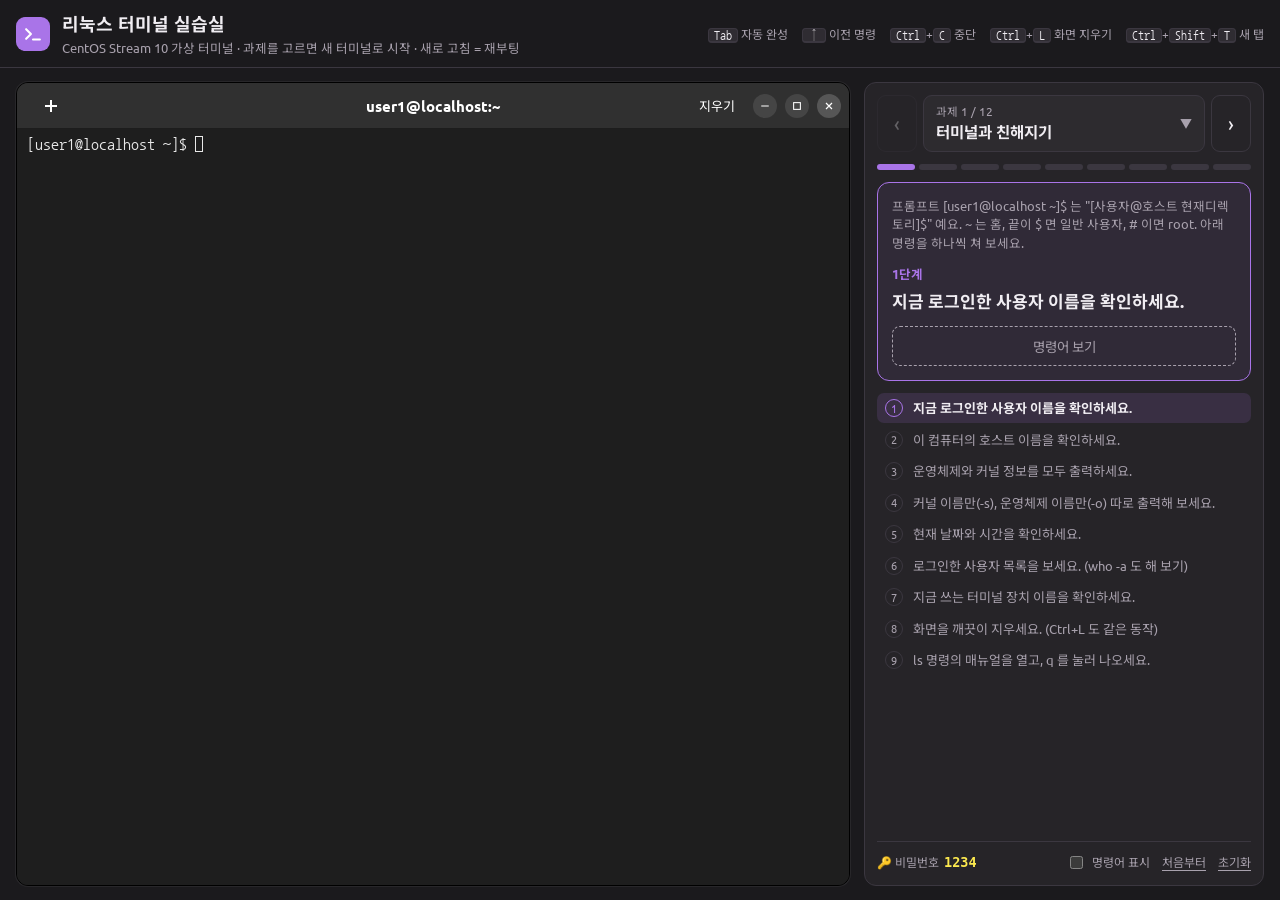
==== index.html @ ac014c2e "과제 패널 정리: 박스·설명 줄이고 지금 할 일 카드에 집중" ====
<!doctype html>
<html lang="ko">
<head>
<meta charset="utf-8">
<meta name="viewport" content="width=device-width, initial-scale=1, viewport-fit=cover">
<title>리눅스 터미널 실습실</title>
<meta name="claude:viewport-fit-sides" content="cover">
<link rel="preconnect" href="https://fonts.googleapis.com">
<link rel="preconnect" href="https://fonts.gstatic.com" crossorigin>
<link rel="stylesheet" href="https://fonts.googleapis.com/css2?family=Ubuntu:wght@400;500;700&family=Ubuntu+Mono:wght@400;700&family=Nanum+Gothic+Coding:wght@400;700&family=Noto+Sans+KR:wght@400;500;700&display=swap">
<style>/* 레이아웃: 상단 바 · 왼쪽 GNOME 터미널 창 · 오른쪽 과제 패널. 우분투 데스크톱(Yaru dark)과 기본 터미널(가지색) 그대로 — 단일 다크 테마 */
:root {
  color-scheme: dark;
  --lab-bg: #1b1a1d;          /* 바탕 */
  --lab-panel: #262428;       /* 패널 */
  --lab-raise: #2f2c32;
  --lab-fg: #f0edf2;
  --lab-muted: #a8a1ad;
  --lab-line: #3b3740;
  --lab-accent: #a974e8;      /* CentOS 보라 */
  --lab-ok: #73d216;
  --head: #303030;            /* GNOME headerbar */
  --head-fg: #ffffff;
  --term-bg: #1e1e1e;         /* GNOME 터미널 기본(어두운 회색) */
  --term-fg: #e8e8e8;
  --t-green: #8ae234; --t-blue: #729fcf; --t-cyan: #34e2e2; --t-yellow: #fce94f; --t-red: #ef2929; --t-magenta: #ad7fa8; --t-gray: #b6aab3;
  --font-ui: 'Ubuntu', 'Noto Sans KR', system-ui, sans-serif;
  --font-mono: 'Ubuntu Mono', 'Nanum Gothic Coding', ui-monospace, 'DejaVu Sans Mono', monospace;
  --term-size: 16px;
}
[hidden] { display: none !important; }
body { background: var(--lab-bg); color: var(--lab-fg); font-family: var(--font-ui); font-size: 14px; display: flex; flex-direction: column; height: 100vh; height: 100dvh; margin: 0; overflow: hidden; }
* { box-sizing: border-box; }

.top { display: flex; align-items: center; justify-content: space-between; gap: 12px 24px; flex-wrap: wrap; padding-block: 10px; padding-left: max(16px, env(safe-area-inset-left, 0px)); padding-right: max(16px, env(safe-area-inset-right, 0px)); border-bottom: 1px solid var(--lab-line); }
.brand { display: flex; align-items: center; gap: 12px; min-width: 0; }
.brand h1 { margin: 0; font-size: 18px; font-weight: 700; letter-spacing: .2px; }
.brand p { margin: 2px 0 0; color: var(--lab-muted); font-size: 12.5px; }
.logo { width: 34px; height: 34px; border-radius: 9px; background: var(--lab-accent); color: #fff; flex: none; display: grid; place-items: center; }
.lang { display: flex; align-items: center; gap: 4px; background: var(--lab-raise); border: 1px solid var(--lab-line); border-radius: 8px; padding: 3px; }
.lang-l { color: var(--lab-muted); font-size: 12px; padding: 0 6px; }
.lang button { all: unset; cursor: pointer; font-size: 12.5px; padding: 4px 10px; border-radius: 6px; color: var(--lab-fg); }
.lang button.on { background: var(--lab-accent); color: #fff; font-weight: 700; }
.lang button:focus-visible { outline: 2px solid var(--lab-accent); }
.keys { display: flex; flex-wrap: wrap; gap: 6px 14px; list-style: none; margin: 0; padding: 0; color: var(--lab-muted); font-size: 12px; }
kbd { font-family: var(--font-mono); font-size: 12px; background: var(--lab-raise); border: 1px solid var(--lab-line); border-bottom-width: 2px; border-radius: 4px; padding: 0 5px; color: var(--lab-fg); }

.lab { flex: 1 1 auto; display: grid; grid-template-columns: minmax(0, 1fr) minmax(320px, 400px); grid-template-rows: minmax(0, 1fr); gap: 14px; padding-block: 14px; padding-left: max(16px, env(safe-area-inset-left, 0px)); padding-right: max(16px, env(safe-area-inset-right, 0px)); min-height: 0; }
.missions { background: var(--lab-panel); border: 1px solid var(--lab-line); border-radius: 12px; overflow: hidden; height: 100%; min-height: 0; }

/* ---- GNOME Terminal 창 ---- */
.termwin { display: flex; flex-direction: column; min-width: 0; height: 100%; min-height: 0; border-radius: 12px; overflow: hidden; background: var(--term-bg); border: 1px solid #000; box-shadow: 0 0 0 1px rgba(255,255,255,.06); position: relative; }
.termwin.focus { box-shadow: 0 0 0 1px rgba(255,255,255,.12); }
.tw-head { flex: none; height: 46px; display: grid; grid-template-columns: 1fr auto 1fr; align-items: center; background: var(--head); color: var(--head-fg); padding: 0 8px; border-bottom: 1px solid #1d1d1d; }
.tw-left { display: flex; gap: 6px; }
.tw-right { display: flex; gap: 8px; justify-content: flex-end; align-items: center; }
.tw-title { font-weight: 700; font-size: 14.5px; white-space: nowrap; overflow: hidden; text-overflow: ellipsis; max-width: 52vw; }
.tw-icon, .tw-text { all: unset; cursor: pointer; height: 32px; min-width: 32px; padding: 0 10px; border-radius: 8px; display: inline-flex; align-items: center; justify-content: center; color: var(--head-fg); font-size: 13px; }
.tw-icon:hover, .tw-text:hover { background: #3d3d3d; }
.tw-icon:focus-visible, .tw-text:focus-visible { outline: 2px solid var(--lab-accent); }
.tw-dot { width: 24px; height: 24px; border-radius: 50%; background: #454545; display: grid; place-items: center; color: #fff; }
.tw-dot.close { background: #565656; }
.tw-tabs { flex: none; display: flex; gap: 4px; padding: 4px 6px; background: #262626; overflow-x: auto; }
.tw-tabs .tt { all: unset; cursor: pointer; flex: 1 1 0; min-width: 120px; display: flex; align-items: center; gap: 6px; padding: 5px 10px; border-radius: 8px; color: #cfcfcf; font-size: 12.5px; }
.tw-tabs .tt span { flex: 1; min-width: 0; overflow: hidden; text-overflow: ellipsis; white-space: nowrap; text-align: center; }
.tw-tabs .tt i { font-style: normal; width: 20px; height: 20px; border-radius: 50%; display: grid; place-items: center; color: #bbb; }
.tw-tabs .tt i:hover { background: #4a4a4a; }
.tw-tabs .tt.on { background: #3a3a3a; color: #fff; }

.tw-wrap { position: relative; flex: 1; min-height: 0; }
.tw-body { position: absolute; inset: 0; overflow-y: auto; overflow-x: hidden; padding: 6px 10px 10px; background: var(--term-bg); color: var(--term-fg); font-family: var(--font-mono); font-size: var(--term-size); line-height: 1.22; cursor: text; scrollbar-color: #555 transparent; }
.tw-body .ln { white-space: pre-wrap; word-break: break-all; min-height: 1.22em; }
.kbd { position: absolute; left: 10px; bottom: 8px; z-index: -1; width: 2px; height: 1.2em; opacity: 0; border: 0; padding: 0; resize: none; font: inherit; color: transparent; background: transparent; caret-color: transparent; }
.tw-wrap .cur { background: var(--term-fg); color: var(--term-bg); }
.tw-wrap .cur.blur { background: transparent; color: inherit; outline: 1px solid var(--term-fg); outline-offset: -1px; }
.tw-wrap .p-user { color: var(--t-green); font-weight: 700; }
.tw-wrap .p-path { color: var(--t-blue); font-weight: 700; }
.tw-wrap .dim { color: var(--t-gray); }
.tw-wrap .rev { background: var(--term-fg); color: var(--term-bg); }
.tw-wrap .c-dir { color: var(--t-blue); font-weight: 700; }
.tw-wrap .c-exe { color: var(--t-green); font-weight: 700; }
.tw-wrap .c-ln { color: var(--t-cyan); font-weight: 700; }
.tw-wrap .c-pipe { color: var(--t-yellow); background: #000; }
.tw-wrap .c-dev { color: var(--t-yellow); background: #000; font-weight: 700; }
.tw-wrap .c-tw { color: #000; background: #4e9a06; }
.tw-wrap .c-match { color: var(--t-red); font-weight: 700; }
.tw-wrap .c-fn { color: var(--t-magenta); } .c-sep { color: var(--t-cyan); } .c-ln2 { color: var(--t-green); }
.tw-wrap .c-head { color: var(--t-yellow); font-weight: 700; }

.fs { position: absolute; inset: 0; background: var(--term-bg); padding: 6px 10px; overflow: hidden; z-index: 3; }
.pager .ln b { font-weight: 700; }
.overlay { position: absolute; inset: 0; z-index: 5; display: flex; flex-direction: column; align-items: center; justify-content: center; gap: 10px; text-align: center; padding: 24px; background: var(--term-bg); font-family: var(--font-ui); }
.overlay p { margin: 0; font-size: 16px; }
.overlay .sub { color: var(--t-gray); font-size: 13px; max-width: 46ch; line-height: 1.6; }
.overlay button { all: unset; cursor: pointer; margin-top: 6px; padding: 8px 16px; border-radius: 8px; background: var(--lab-accent); color: #fff; font-weight: 700; }
.overlay button:focus-visible { outline: 2px solid #fff; outline-offset: 2px; }
.overlay.boot { background: #000; }
.spin { width: 28px; height: 28px; border: 3px solid #333; border-top-color: var(--lab-accent); border-radius: 50%; animation: spin .9s linear infinite; }
@keyframes spin { to { transform: rotate(360deg); } }
@media (prefers-reduced-motion: reduce) { .spin { animation: none; } }
.toast { position: absolute; left: 50%; bottom: 16px; transform: translateX(-50%); background: #3a3a3a; color: #fff; padding: 8px 14px; border-radius: 8px; font-size: 13px; z-index: 6; }

.foot { padding-block: 0 18px; padding-left: max(16px, env(safe-area-inset-left, 0px)); padding-right: max(16px, env(safe-area-inset-right, 0px)); color: var(--lab-muted); font-size: 12.5px; }
.foot p { margin: 0; max-width: 90ch; line-height: 1.6; }

@media (max-width: 900px) {
  body { height: auto; min-height: 100vh; overflow: visible; }
  .lab { grid-template-rows: auto; }
  .lab { grid-template-columns: minmax(0, 1fr); }
  .missions { position: static; height: auto; min-height: 0; overflow: visible; }
  .termwin { height: 62vh; min-height: 360px; }
  .tw-title { max-width: 46vw; font-size: 13px; }
  .tw-dot { display: none; }
  .tw-head { grid-template-columns: auto minmax(0, 1fr) auto; }
  .keys { display: none; }
  :root { --term-size: 14px; }
}
</style>

</head>
<body>
<header class="top">
  <div class="brand">
    <span class="logo" aria-hidden="true"><svg viewBox="0 0 32 32" width="22" height="22"><path d="M6 9l7 7-7 7" fill="none" stroke="currentColor" stroke-width="3" stroke-linecap="round" stroke-linejoin="round"/><path d="M16 24h10" stroke="currentColor" stroke-width="3" stroke-linecap="round"/></svg></span>
    <div>
      <h1>리눅스 터미널 실습실</h1>
      <p>CentOS Stream 10 가상 터미널 · 과제를 고르면 새 터미널로 시작 · 새로 고침 = 재부팅</p>
    </div>
  </div>
  <ul class="keys" aria-label="키보드 도움말">
    <li><kbd>Tab</kbd> 자동 완성</li>
    <li><kbd>↑</kbd> 이전 명령</li>
    <li><kbd>Ctrl</kbd>+<kbd>C</kbd> 중단</li>
    <li><kbd>Ctrl</kbd>+<kbd>L</kbd> 화면 지우기</li>
    <li><kbd>Ctrl</kbd>+<kbd>Shift</kbd>+<kbd>T</kbd> 새 탭</li>
  </ul>
</header>

<main class="lab">
  <section class="termwin" id="termwin" aria-label="CentOS 터미널">
    <div class="tw-head">
      <div class="tw-left">
        <button id="btn-newtab" class="tw-icon" type="button" title="새 탭 (Ctrl+Shift+T)" aria-label="새 탭">
          <svg viewBox="0 0 16 16" width="16" height="16" aria-hidden="true"><path d="M7 2h2v5h5v2H9v5H7V9H2V7h5z" fill="currentColor"/></svg>
        </button>
      </div>
      <div class="tw-title" id="term-title">user1@localhost:~</div>
      <div class="tw-right">
        <button id="btn-clear" class="tw-text" type="button" title="화면 지우기 (Ctrl+L)">지우기</button>
        <span class="tw-dot" aria-hidden="true"><svg viewBox="0 0 16 16" width="12" height="12"><path d="M3 8h10" stroke="currentColor" stroke-width="1.6"/></svg></span>
        <span class="tw-dot" aria-hidden="true"><svg viewBox="0 0 16 16" width="12" height="12"><rect x="3.5" y="3.5" width="9" height="9" fill="none" stroke="currentColor" stroke-width="1.4"/></svg></span>
        <span class="tw-dot close" aria-hidden="true"><svg viewBox="0 0 16 16" width="12" height="12"><path d="M4 4l8 8M12 4l-8 8" stroke="currentColor" stroke-width="1.6"/></svg></span>
      </div>
    </div>
    <div class="tw-tabs" id="term-tabs" hidden></div>
    <div class="tw-wrap">
    <div class="tw-body" id="term-body">
      <div id="term-screen"></div>
      <div id="term-input" class="ln input"></div>
    </div>
      <div id="term-fs" class="fs" hidden></div>
      <div id="term-closed" class="overlay" hidden>
        <p>[프로세스가 종료되었어요]</p>
        <p class="sub">마지막 셸이 끝나서 터미널 창이 닫혔어요. kill -9 로 맨 처음 bash를 끝냈거나, 처음 셸에서 exit 한 경우예요.</p>
        <button id="btn-reopen" type="button">새 터미널 열기</button>
      </div>
      <div id="term-boot" class="overlay boot" hidden><div class="spin" aria-hidden="true"></div><div class="boot-msg">다시 시작하는 중…</div></div>
      <textarea id="term-kbd" class="kbd" autocomplete="off" autocapitalize="off" autocorrect="off" spellcheck="false" aria-label="명령 입력"></textarea>
    </div>
    <div id="term-toast" class="toast" role="status" hidden></div>
  </section>

  <aside id="missions" class="missions" aria-label="실습 과제"></aside>
</main>

<script>/* man 페이지 (실제 매뉴얼을 줄인 것 + 한 줄 한국어 요약) */
window.LAB_MAN = (function () {
  const P = (name, sum, syn, desc, opts) => `NAME\n       ${name} - ${sum}\n\nSYNOPSIS\n       ${syn}\n\nDESCRIPTION\n       ${desc.split('\n').join('\n       ')}\n` +
    (opts && opts.length ? `\nOPTIONS\n${opts.map(([o, d]) => `       ${o}\n              ${d}`).join('\n\n')}\n` : '');
  return {
    ls: P('ls', 'list directory contents', 'ls [OPTION]... [FILE]...', 'List information about the FILEs (the current directory by default).', [
      ['-a, --all', 'do not ignore entries starting with .  (숨김 파일 포함)'], ['-A, --almost-all', 'do not list implied . and ..'],
      ['-d, --directory', 'list directories themselves, not their contents  (디렉토리 자체 정보)'], ['-F, --classify', 'append indicator (one of */=>@|) to entries  (종류 표시)'],
      ['-h, --human-readable', 'with -l, print sizes like 1K 234M 2G etc.'], ['-i, --inode', 'print the index number of each file'],
      ['-l', 'use a long listing format  (자세히)'], ['-r, --reverse', 'reverse order while sorting'], ['-R, --recursive', 'list subdirectories recursively  (하위까지)'],
      ['-t', 'sort by time, newest first'], ['-u', 'with -lt: sort by, and show, access time; with -l: show access time and sort by name; otherwise: sort by access time, newest first'], ['-1', 'list one file per line']]),
    cat: P('cat', 'concatenate files and print on the standard output', 'cat [OPTION]... [FILE]...', 'Concatenate FILE(s) to standard output.\nWith no FILE, or when FILE is -, read standard input.', [
      ['-A, --show-all', 'equivalent to -vET'], ['-b, --number-nonblank', 'number nonempty output lines, overrides -n'], ['-E, --show-ends', 'display $ at end of each line'],
      ['-n, --number', 'number all output lines'], ['-s, --squeeze-blank', 'suppress repeated empty output lines'], ['-T, --show-tabs', 'display TAB characters as ^I'], ['-v, --show-nonprinting', 'use ^ and M- notation, except for LFD and TAB']]),
    pwd: P('pwd', 'print name of current/working directory', 'pwd [OPTION]...', 'Print the full filename of the current working directory.'),
    mkdir: P('mkdir', 'make directories', 'mkdir [OPTION]... DIRECTORY...', 'Create the DIRECTORY(ies), if they do not already exist.', [['-m, --mode=MODE', 'set file mode (as in chmod), not a=rwx - umask'], ['-p, --parents', 'no error if existing, make parent directories as needed  (중간 디렉토리까지)'], ['-v, --verbose', 'print a message for each created directory']]),
    rmdir: P('rmdir', 'remove empty directories', 'rmdir [OPTION]... DIRECTORY...', 'Remove the DIRECTORY(ies), if they are empty.', [['-p, --parents', 'remove DIRECTORY and its ancestors']]),
    cp: P('cp', 'copy files and directories', 'cp [OPTION]... SOURCE DEST\n       cp [OPTION]... SOURCE... DIRECTORY', 'Copy SOURCE to DEST, or multiple SOURCE(s) to DIRECTORY.', [['-i, --interactive', 'prompt before overwrite'], ['-p', 'same as --preserve=mode,ownership,timestamps'], ['-R, -r, --recursive', 'copy directories recursively'], ['-v, --verbose', 'explain what is being done']]),
    mv: P('mv', 'move (rename) files', 'mv [OPTION]... SOURCE DEST\n       mv [OPTION]... SOURCE... DIRECTORY', 'Rename SOURCE to DEST, or move SOURCE(s) to DIRECTORY.', [['-i, --interactive', 'prompt before overwrite'], ['-v, --verbose', 'explain what is being done']]),
    rm: P('rm', 'remove files or directories', 'rm [OPTION]... [FILE]...', 'rm removes each specified file. By default, it does not remove directories.', [['-f, --force', 'ignore nonexistent files and arguments, never prompt'], ['-i', 'prompt before every removal'], ['-r, -R, --recursive', 'remove directories and their contents recursively'], ['-d, --dir', 'remove empty directories'], ['-v, --verbose', 'explain what is being done']]),
    touch: P('touch', 'change file timestamps', 'touch [OPTION]... FILE...', 'Update the access and modification times of each FILE to the current time.\nA FILE argument that does not exist is created empty.', [['-a', 'change only the access time'], ['-c, --no-create', 'do not create any files'], ['-m', 'change only the modification time']]),
    head: P('head', 'output the first part of files', 'head [OPTION]... [FILE]...', 'Print the first 10 lines of each FILE to standard output.', [['-c, --bytes=[-]NUM', 'print the first NUM bytes of each file'], ['-n, --lines=[-]NUM', 'print the first NUM lines instead of the first 10'], ['-q, --quiet', 'never print headers giving file names'], ['-v, --verbose', 'always print headers giving file names']]),
    tail: P('tail', 'output the last part of files', 'tail [OPTION]... [FILE]...', 'Print the last 10 lines of each FILE to standard output.', [['-c, --bytes=[+]NUM', 'output the last NUM bytes'], ['-f, --follow', 'output appended data as the file grows  (Ctrl+C로 끝)'], ['-n, --lines=[+]NUM', 'output the last NUM lines; or use -n +NUM to skip NUM-1 lines at the start'], ['-q, --quiet', 'never output headers giving file names'], ['-v, --verbose', 'always output headers giving file names']]),
    more: P('more', 'display the contents of a file in a terminal', 'more [options] file...', 'more is a filter for paging through text one screenful at a time.'),
    less: P('less', 'opposite of more', 'less [options] file...', 'Less is a program similar to more, but it allows backward movement in the file as well as forward movement.'),
    wc: P('wc', 'print newline, word, and byte counts for each file', 'wc [OPTION]... [FILE]...', 'Print newline, word, and byte counts for each FILE.', [['-c, --bytes', 'print the byte counts'], ['-l, --lines', 'print the newline counts'], ['-w, --words', 'print the word counts']]),
    grep: P('grep', 'print lines that match patterns', 'grep [OPTION...] PATTERNS [FILE...]', 'grep searches for PATTERNS in each FILE.', [['-i, --ignore-case', 'ignore case distinctions'], ['-n, --line-number', 'prefix each line with its line number'], ['-v, --invert-match', 'select non-matching lines'], ['-c, --count', 'print a count of matching lines'], ['-r, --recursive', 'read all files under each directory']]),
    seq: P('seq', 'print a sequence of numbers', 'seq [OPTION]... LAST\n       seq [OPTION]... FIRST LAST\n       seq [OPTION]... FIRST INCREMENT LAST', 'Print numbers from FIRST to LAST, in steps of INCREMENT.', [['-f, --format=FORMAT', 'use printf style floating-point FORMAT'], ['-s, --separator=STRING', 'use STRING to separate numbers (default: \\n)'], ['-w, --equal-width', 'equalize width by padding with leading zeroes']]),
    date: P('date', 'print or set the system date and time', 'date [OPTION]... [+FORMAT]', 'Display date and time in the given FORMAT.', [['-d, --date=STRING', "display time described by STRING, not 'now'"], ['-s, --set=STRING', 'set time described by STRING  (root만)'], ['-u, --utc', 'print Coordinated Universal Time (UTC)'], ['%Y %m %d %H %M %S', 'year, month, day, hour, minute, second'], ['%A %a %B %b', 'weekday / month names'], ['%F %T', 'full date (%Y-%m-%d) / time (%H:%M:%S)']]),
    uname: P('uname', 'print system information', 'uname [OPTION]...', 'Print certain system information. With no OPTION, same as -s.', [['-a, --all', 'print all information'], ['-s, --kernel-name', 'print the kernel name'], ['-n, --nodename', 'print the network node hostname'], ['-r, --kernel-release', 'print the kernel release'], ['-v, --kernel-version', 'print the kernel version'], ['-m, --machine', 'print the machine hardware name'], ['-p, --processor', 'print the processor type'], ['-i, --hardware-platform', 'print the hardware platform'], ['-o, --operating-system', 'print the operating system']]),
    hostname: P('hostname', 'show or set the system\'s host name', 'hostname [-a|-d|-f|-i|-I|-s] [name]', 'Hostname is used to display the system\'s DNS name, and to display or set its hostname.', [['-i, --ip-address', 'Display the network address(es) of the host name.'], ['-I, --all-ip-addresses', 'Display all network addresses of the host.']]),
    hostnamectl: P('hostnamectl', 'Control the system hostname', 'hostnamectl [OPTIONS...] {COMMAND}', 'hostnamectl may be used to query and change the system hostname and related settings.', [['status', 'Show system hostname and related information.'], ['hostname [NAME]', 'If no argument is given, print the system hostname. If an optional argument NAME is provided then the command changes the system hostname to NAME.'], ['set-hostname NAME', 'Set the system hostname (static and transient).']]),
    whoami: P('whoami', 'print effective user name', 'whoami [OPTION]...', 'Print the user name associated with the current effective user ID.'),
    who: P('who', 'show who is logged on', 'who [OPTION]... [ FILE | ARG1 ARG2 ]', 'Print information about users who are currently logged in.', [['-a, --all', 'same as -b -d --login -p -r -t -T -u'], ['-b, --boot', 'time of last system boot']]),
    tty: P('tty', 'print the file name of the terminal connected to standard input', 'tty [OPTION]...', 'Print the file name of the terminal connected to standard input.'),
    id: P('id', 'print real and effective user and group IDs', 'id [OPTION]... [USER]...', 'Print user and group information for each specified USER, or (when USER omitted) for the current process.', [['-u, --user', 'print only the effective user ID'], ['-g, --group', 'print only the effective group ID'], ['-G, --groups', 'print all group IDs'], ['-n, --name', 'print a name instead of a number, for -ugG']]),
    stat: P('stat', 'display file or file system status', 'stat [OPTION]... FILE...', 'Display file or file system status.', [['-L, --dereference', 'follow links']]),
    chmod: P('chmod', 'change file mode bits', 'chmod [OPTION]... MODE[,MODE]... FILE...\n       chmod [OPTION]... OCTAL-MODE FILE...', 'chmod changes the file mode bits of each given file according to mode, which can be either a symbolic representation of changes to make, or an octal number representing the bit pattern for the new mode bits.', [['-R, --recursive', 'change files and directories recursively']]),
    chown: P('chown', 'change file owner and group', 'chown [OPTION]... [OWNER][:[GROUP]] FILE...', 'chown changes the user and/or group ownership of each given file.', [['-R, --recursive', 'operate on files and directories recursively']]),
    passwd: P('passwd', 'change user password', 'passwd [options] [LOGIN]', 'The passwd command changes passwords for user accounts. A normal user may only change the password for their own account, while the superuser may change the password for any account.'),
    su: P('su', 'run a command with substitute user and group ID', 'su [options] [-] [user [argument...]]', 'su allows commands to be run with a substitute user and group ID. When called with no user specified, su defaults to running an interactive shell as root.', [['-, -l, --login', 'Start the shell as a login shell with an environment similar to a real login.']]),
    sudo: P('sudo', 'execute a command as another user', 'sudo [-ABbEHnPS] [-u user] command [arg ...]\n       sudo -i | -s', 'sudo allows a permitted user to execute a command as the superuser or another user, as specified by the security policy (/etc/sudoers).', [['-i, --login', 'Run the shell specified by the target user\'s password database entry as a login shell.'], ['-k, --reset-timestamp', 'Invalidate the user\'s cached credentials.'], ['-s, --shell', 'Run the shell specified by the SHELL environment variable.']]),
    useradd: P('useradd', 'create a new user or update default new user information', 'useradd [options] LOGIN', 'useradd is a low level utility for adding users.', [['-m, --create-home', 'Create the user\'s home directory if it does not exist.'], ['-M, --no-create-home', 'Do not create the user\'s home directory, even if the system wide setting from /etc/login.defs (CREATE_HOME) is set to yes.'], ['-d, --home-dir HOME_DIR', 'The new user will be created using HOME_DIR as the value for the user\'s login directory.'], ['-s, --shell SHELL', 'The name of the user\'s login shell.'], ['-c, --comment COMMENT', 'Any text string (usually the user\'s full name).']]),
    userdel: P('userdel', 'delete a user account and related files', 'userdel [options] LOGIN', 'The userdel command modifies the system account files, deleting all entries that refer to the user name LOGIN.', [['-f, --force', 'This option forces the removal of the user account, even if the user is still logged in.'], ['-r, --remove', 'Files in the user\'s home directory will be removed along with the home directory itself and the user\'s mail spool.']]),
    ps: P('ps', 'report a snapshot of the current processes', 'ps [options]', 'ps displays information about a selection of the active processes.', [['-e, -A', 'Select all processes.'], ['-f', 'Do full-format listing (UID PID PPID C STIME TTY TIME CMD).'], ['-p pidlist', 'Select by process ID.'], ['-u userlist', 'Select by effective user ID or name.']]),
    pstree: P('pstree', 'display a tree of processes', 'pstree [-p] [pid | user]', 'pstree shows running processes as a tree.', [['-p', 'Show PIDs. PIDs are shown as decimal numbers in parentheses after each process name.']]),
    kill: P('kill', 'send a signal to a process', 'kill [-signal|-s signal] pid...\n       kill -l', 'The default signal for kill is TERM.', [['-l', 'List signal names.'], ['-9, -KILL', 'Kill the process immediately (cannot be caught or ignored).'], ['-15, -TERM', 'Terminate (default).']]),
    ping: P('ping', 'send ICMP ECHO_REQUEST to network hosts', 'ping [-c count] [-i interval] destination', 'ping uses the ICMP protocol\'s mandatory ECHO_REQUEST datagram to elicit an ICMP ECHO_RESPONSE from a host or gateway.', [['-c count', 'Stop after sending count ECHO_REQUEST packets.']]),
    mkfifo: P('mkfifo', 'make FIFOs (named pipes)', 'mkfifo [OPTION]... NAME...', 'Create named pipes (FIFOs) with the given NAMEs.', [['-m, --mode=MODE', 'set file permission bits to MODE, not a=rw - umask']]),
    echo: P('echo', 'display a line of text', 'echo [SHORT-OPTION]... [STRING]...', 'Echo the STRING(s) to standard output.', [['-n', 'do not output the trailing newline'], ['-e', 'enable interpretation of backslash escapes']]),
    vim: P('vim', 'Vi IMproved, a programmer\'s text editor', 'vim [options] [file ..]', 'Vim is a text editor that is upwards compatible to Vi.'),
    man: P('man', 'an interface to the system reference manuals', 'man [section] page', 'man is the system\'s manual pager.'),
    file: P('file', 'determine file type', 'file [-bcdEhiklLNnprsSvzZ0] file ...', 'file tests each argument in an attempt to classify it.'),
    ln: P('ln', 'make links between files', 'ln [OPTION]... [-T] TARGET LINK_NAME', 'Create hard links by default, symbolic links with --symbolic.', [['-s, --symbolic', 'make symbolic links instead of hard links']]),
    find: P('find', 'search for files in a directory hierarchy', 'find [starting-point...] [expression]', 'find searches the directory tree rooted at each given starting-point.', [['-name pattern', 'Base of file name matches shell pattern.'], ['-type c', 'File is of type c: d directory, f regular file.'], ['-maxdepth levels', 'Descend at most levels of directories.']]),
    dnf: P('dnf', 'DNF Package Management Utility', 'dnf [options] <command> [<args>...]', 'DNF is the next upcoming major version of YUM, a package manager for RPM-based Linux distributions.'),
    hosts: P('hosts', 'static table lookup for hostnames', '/etc/hosts', 'This manual page describes the format of the /etc/hosts file. This file is a simple text file that associates IP addresses with hostnames, one line per IP address.'),
  };
})();

/* 리눅스 실습 터미널 — core: 이벤트, 가상 파일시스템, 사용자, 탭/터미널 화면, 파서, 실행기, 페이저 */
(function () {
  'use strict';
  const LAB = (window.LAB = window.LAB || {});

  /* ---------------- 이벤트 ---------------- */
  const listeners = {};
  LAB.on = (n, f) => { (listeners[n] = listeners[n] || []).push(f); };
  LAB.emit = (n, d) => { (listeners[n] || []).forEach(f => { try { f(d); } catch (e) { console.error(e); } }); };
  LAB.sleep = ms => new Promise(r => setTimeout(r, ms));
  /* 메시지 언어 (ko = 한국어 설치 CentOS, en = 영어) */
  LAB.lang = 'en';
  LAB.setLang = l => { LAB.lang = l; try { localStorage.setItem('linuxlab.lang', l); } catch (e) { } LAB.emit('lang', l); };
  const TR = [
    [/^ls: cannot access (.+?): /, 'ls: $1에 접근할 수 없습니다: '],
    [/^ls: cannot open directory (.+?): /, 'ls: $1 디렉터리를 열 수 없음: '],
    [/^mkdir: cannot create directory (.+?): /, 'mkdir: $1 디렉터리를 만들 수 없습니다: '],
    [/^rmdir: failed to remove (.+?): /, 'rmdir: $1 제거 실패: '],
    [/^rm: cannot remove (.+?): /, 'rm: $1을(를) 지울 수 없음: '],
    [/^rm: remove regular empty file (.+)\? $/, 'rm: 일반 빈 파일 $1를 제거할까요? '],
    [/^rm: remove regular file (.+)\? $/, 'rm: 일반 파일 $1를 제거할까요? '],
    [/^cp: cannot stat (.+?): /, 'cp: $1을(를) 설명할 수 없음: '],
    [/^cp: -r not specified; omitting directory (.+)$/, 'cp: -r 지정되지 않음, $1 디렉터리 생략'],
    [/^mv: cannot stat (.+?): /, 'mv: $1을(를) 설명할 수 없음: '],
    [/^touch: cannot touch (.+?): /, 'touch: $1을(를) touch할 수 없음: '],
    [/^chmod: changing permissions of (.+?): /, 'chmod: $1의 권한을 바꾸는 중: '],
    [/^chmod: cannot access (.+?): /, 'chmod: $1에 접근할 수 없습니다: '],
    [/^stat: cannot statx (.+?): /, 'stat: $1을(를) statx 할 수 없음: '],
    [/^head: cannot open (.+?) for reading: /, 'head: $1을(를) 읽기용으로 열 수 없음: '],
    [/^tail: cannot open (.+?) for reading: /, 'tail: $1을(를) 읽기용으로 열 수 없음: '],
    [/No such file or directory/, '그런 파일이나 디렉터리가 없습니다'],
    [/Permission denied/, '허가 거부'],
    [/Is a directory/, '디렉터리입니다'],
    [/Not a directory/, '디렉터리가 아닙니다'],
    [/File exists/, '파일이 있습니다'],
    [/Directory not empty/, '디렉터리가 비어있지 않음'],
    [/Operation not permitted/, '명령을 허용하지 않음'],
    [/: command not found\.\.\.$/, ': 명령을 찾을 수 없습니다...'],
    [/^Killed$/, '죽었음'],
    [/^(\S+): missing operand$/, '$1: 피연산자 없음'],
    [/^(\S+): missing file operand$/, '$1: 파일 피연산자 없음'],
    [/^Try '(\S+) --help' for more information\.$/, "더 많은 정보를 보려면 '$1 --help'를 입력하십시오."],
    [/^\[sudo\] password for (\S+): $/, '[sudo] $1의 암호: '],
    [/^Sorry, try again\.$/, '죄송합니다. 다시 시도하십시오.'],
    [/^sudo: 3 incorrect password attempts$/, 'sudo: 3번의 잘못된 암호 시도'],
    [/^(\S+) is not in the sudoers file\.$/, '$1 은(는) sudoers 설정 파일에 없습니다.'],
    [/^Password: $/, '암호: '],
    [/^su: Authentication failure$/, 'su: 인증 실패'],
    [/^New password: $/, '새 암호: '],
    [/^Retype new password: $/, '새 암호 재입력: '],
    [/^Current password: $/, '현재 암호: '],
    [/^Changing password for user (\S+)\.$/, '$1 사용자의 비밀 번호 변경 중'],
    [/^passwd: all authentication tokens updated successfully\.$/, 'passwd: 모든 인증 토큰이 성공적으로 업데이트 되었습니다.'],
    [/^BAD PASSWORD: The password is shorter than 8 characters$/, '잘못된 암호: 암호는 8 개의 문자 보다 짧습니다'],
    [/^Sorry, passwords do not match\.$/, '죄송합니다. 암호가 일치하지 않습니다.'],
    [/^passwd: Authentication token manipulation error$/, 'passwd: 인증 토큰 수정 오류'],
    [/^id: (.+?): no such user$/, 'id: $1: 그런 사용자가 없습니다'],
    [/^userdel: user (\S+) is currently used by process (\d+)$/, 'userdel: $1 사용자는 현재 $2 프로세스가 사용 중입니다'],
    [/^userdel: user '(\S+)' does not exist$/, "userdel: '$1' 사용자가 없습니다"],
    [/^userdel: (\S+) mail spool \((.+)\) not found$/, 'userdel: $1 메일 스풀($2)이 없습니다'],
    [/^userdel: (\S+) home directory \((.+)\) not found$/, 'userdel: $1 홈 디렉터리($2)가 없습니다'],
    [/^useradd: user '(\S+)' already exists$/, "useradd: '$1' 사용자가 이미 있습니다"],
    [/^(useradd|userdel): Permission denied\.$/, '$1: 허가 거부.'],
    [/^(useradd|userdel): cannot lock \/etc\/passwd; try again later\.$/, '$1: /etc/passwd를 잠글 수 없습니다. 나중에 다시 시도하십시오.'],
    [/^(\S+) is a shell builtin$/, '$1 는 쉘 내장임'],
    [/^(\S+) is a shell keyword$/, '$1 는 쉘 키워드임'],
    [/^(\S+) is aliased to `(.+)'$/, "$1 는 `$2' 의 별칭임"],
    [/^(\S+) is (\/\S+)$/, '$1 는 $2 임'],
    [/^bash: cd: too many arguments$/, 'bash: cd: 인자가 너무 많음'],
    [/^bash: kill: \((\d+)\) - No such process$/, 'bash: kill: ($1) - 그런 프로세스가 없음'],
    [/^hostname: you must be root to change the host name$/, 'hostname: 호스트 이름을 바꾸려면 root 이어야 합니다'],
    [/^No manual entry for (\S+)$/, '$1에 대한 매뉴얼 항목이 없습니다'],
    [/^Error: This command has to be run with superuser privileges \(under the root user on most systems\)\.$/, '오류: 이 명령은 슈퍼유저 권한으로 실행해야 합니다 (대부분의 시스템에서 root 사용자로).'],
  ];
  LAB.tr = function (text) {
    if (LAB.lang !== 'ko' || !text) return text;
    return String(text).split('\n').map(line => { let l = line; for (const [re, to] of TR) l = l.replace(re, to); return l; }).join('\n');
  };

  /* ---------------- 상태 ---------------- */
  const STORE_KEY = 'linuxlab.fs.v1';
  let S = null;            // 영구 상태(파일시스템·사용자·호스트명)
  const HOME0 = '/home/user1';

  function freshState() {
    const t = Date.now() - 1000 * 60 * 60 * 24 * 3;
    const st = {
      ino: 1310000, pid: 2340, hostnameStatic: '', hostname: 'localhost',
      users: {
        root: { uid: 0, gid: 0, home: '/root', shell: '/bin/bash', hasPassword: true, pw: '1234', gecos: 'Super User' },
        user1: { uid: 1000, gid: 1000, home: HOME0, shell: '/bin/bash', hasPassword: true, pw: '1234', gecos: 'user1' },
      },
      groups: {
        root: { gid: 0, members: [] }, bin: { gid: 1, members: [] }, daemon: { gid: 2, members: [] }, sys: { gid: 3, members: [] },
        adm: { gid: 4, members: [] }, tty: { gid: 5, members: [] }, disk: { gid: 6, members: [] }, lp: { gid: 7, members: [] },
        wheel: { gid: 10, members: ['user1'] }, mail: { gid: 12, members: [] }, users: { gid: 100, members: [] }, user1: { gid: 1000, members: [] },
      },
      nextUid: 1001, installed: {}, mail: {}, sudoLectured: {},
      root: null,
    };
    S = st;
    st.root = mkNode('d', '', 0o555, 0, 0, t);
    const D = (p, mode, uid, gid) => mkdirAbs(p, mode == null ? 0o755 : mode, uid || 0, gid || 0, t);
    const F = (p, content, mode, uid, gid) => mkfileAbs(p, content, mode == null ? 0o644 : mode, uid || 0, gid || 0, t);
    ['afs', 'boot', 'dev', 'dev/pts', 'etc', 'home', 'media', 'mnt', 'opt', 'proc', 'run', 'srv', 'sys', 'usr', 'usr/bin', 'usr/sbin', 'usr/lib', 'usr/lib64',
      'usr/local', 'usr/local/bin', 'usr/share', 'var', 'var/log', 'var/spool', 'etc/skel'].forEach(p => D('/' + p));
    D('/root', 0o550); D('/tmp', 0o1777); D('/var/tmp', 0o1777); D('/var/spool/mail', 0o775, 0, 12);
    symAbs('/bin', 'usr/bin', t); symAbs('/sbin', 'usr/sbin', t); symAbs('/lib', 'usr/lib', t); symAbs('/lib64', 'usr/lib64', t); symAbs('/var/mail', 'spool/mail', t);
    ['null', 'zero', 'random', 'tty', 'sda', 'sda1', 'sda2', 'tty1', 'tty2', 'tty3'].forEach(n => {
      const node = mkNode(n.startsWith('sda') ? 'b' : 'c', n, n === 'null' || n === 'zero' || n === 'tty' || n === 'random' ? 0o666 : 0o660, 0, n.startsWith('tty') && n !== 'tty' ? 5 : (n.startsWith('sda') ? 6 : 0), t);
      lookupAbs('/dev').children[n] = node;
    });
    F('/etc/hostname', '');
    F('/etc/hosts', '127.0.0.1   localhost localhost.localdomain localhost4 localhost4.localdomain4\n::1         localhost localhost.localdomain localhost6 localhost6.localdomain6\n');
    F('/etc/os-release', 'NAME="CentOS Stream"\nVERSION="10 (Coughlan)"\nID="centos"\nID_LIKE="rhel fedora"\nVERSION_ID="10"\nPLATFORM_ID="platform:el10"\nPRETTY_NAME="CentOS Stream 10 (Coughlan)"\nANSI_COLOR="0;31"\nCPE_NAME="cpe:/o:centos:centos:10"\nHOME_URL="https://centos.org/"\n');
    F('/etc/centos-release', 'CentOS Stream release 10 (Coughlan)\n');
    F('/etc/redhat-release', 'CentOS Stream release 10 (Coughlan)\n');
    F('/etc/issue', '\\S\nKernel \\r on \\m\n\n');
    F('/etc/shells', '/bin/sh\n/bin/bash\n/usr/bin/sh\n/usr/bin/bash\n');
    F('/etc/passwd', '', 0o644).dynamic = 'passwd';
    F('/etc/group', '', 0o644).dynamic = 'group';
    F('/etc/shadow', '', 0o000).dynamic = 'shadow';
    F('/etc/sudoers', '## Sudoers allows particular users to run various commands as\n## the root user, without needing the root password.\n##\n## This file must be edited with the \'visudo\' command.\n\nDefaults   !visiblepw\nDefaults    always_set_home\nDefaults    match_group_by_gid\nDefaults    env_reset\nDefaults    secure_path = /sbin:/bin:/usr/sbin:/usr/bin\n\n## Allow root to run any commands anywhere\nroot\tALL=(ALL) \tALL\n\n## Allows people in group wheel to run all commands\n%wheel\tALL=(ALL)\tALL\n\n## Same thing without a password\n# %wheel\tALL=(ALL)\tNOPASSWD: ALL\n\n## Read drop-in files from /etc/sudoers.d (the # here does not mean a comment)\n#includedir /etc/sudoers.d\n', 0o440);
    D('/etc/sudoers.d', 0o750);
    F('/etc/login.defs', '# *REQUIRED*\n#   Directory where mailboxes reside\nMAIL_DIR\t/var/spool/mail\n\nPASS_MAX_DAYS\t99999\nPASS_MIN_DAYS\t0\nPASS_WARN_AGE\t7\n\nUID_MIN                  1000\nUID_MAX                 60000\n\n# If useradd should create home directories for users by default\nCREATE_HOME\tyes\n\n# The permission mask is initialized to this value.\nUMASK\t\t022\n\n# HOME_MODE is used by useradd(8) and newusers(8) to set the mode for new\n# home directories.\nHOME_MODE\t0700\n');
    F('/etc/skel/.bashrc', BASHRC); F('/etc/skel/.bash_profile', PROFILE); F('/etc/skel/.bash_logout', '# ~/.bash_logout\n\n');
    F('/var/log/messages', 'Oct 27 08:58:02 localhost systemd[1]: Started session-2.scope - Session 2 of User user1.\n', 0o600);
    D(HOME0, 0o700, 1000, 1000);
    ['Desktop', 'Documents', 'Downloads', 'Music', 'Pictures', 'Public', 'Templates', 'Videos'].forEach(n => D(HOME0 + '/' + n, 0o755, 1000, 1000));
    F(HOME0 + '/.bashrc', BASHRC, 0o644, 1000, 1000); F(HOME0 + '/.bash_profile', PROFILE, 0o644, 1000, 1000);
    F(HOME0 + '/.bash_logout', '# ~/.bash_logout\n\n', 0o644, 1000, 1000);
    F(HOME0 + '/test2.sh', '#!/bin/bash\necho "Hello, Linux!"\necho "Today: $(date +%F)"\n', 0o664, 1000, 1000);
    F(HOME0 + '/Documents/linux_note.txt', 'Linux = kernel\nShell = command interpreter (bash)\nroot directory = /\nhome directory = ~\n', 0o664, 1000, 1000);
    F('/var/spool/mail/user1', '', 0o660, 1000, 12);
    BIN.forEach(n => F('/usr/bin/' + n, '\u007fELF', 0o755));
    ['useradd', 'userdel', 'usermod', 'adduser', 'reboot', 'shutdown'].forEach(n => F('/usr/sbin/' + n, '\u007fELF', 0o755));
    st.distro = 'centos10';
    return st;
  }
  const BASHRC = '# .bashrc\n\n# Source global definitions\nif [ -f /etc/bashrc ]; then\n    . /etc/bashrc\nfi\n\n# User specific environment\nif ! [[ "$PATH" =~ "$HOME/.local/bin:$HOME/bin:" ]]; then\n    PATH="$HOME/.local/bin:$HOME/bin:$PATH"\nfi\nexport PATH\n\n# User specific aliases and functions\n';
  const PROFILE = '# .bash_profile\n\n# Get the aliases and functions\nif [ -f ~/.bashrc ]; then\n    . ~/.bashrc\nfi\n\n# User specific environment and startup programs\n';
  const BIN = ['bash', 'sh', 'ls', 'cat', 'cp', 'mv', 'rm', 'mkdir', 'rmdir', 'touch', 'echo', 'pwd', 'head', 'tail', 'more', 'less', 'wc', 'grep', 'seq', 'date',
    'uname', 'hostname', 'hostnamectl', 'whoami', 'who', 'id', 'groups', 'tty', 'stat', 'file', 'chmod', 'chown', 'passwd', 'su', 'sudo', 'ps', 'pstree',
    'kill', 'man', 'mkfifo', 'ping', 'vi', 'vim', 'ln', 'find', 'which', 'clear', 'sleep', 'true', 'false', 'dnf', 'yum', 'gnome-terminal'];

  function mkNode(type, name, mode, uid, gid, t) {
    t = t || Date.now();
    const n = { type, name, mode, uid, gid, ino: (S ? ++S.ino : 1310000), atime: t, mtime: t, ctime: t, btime: t };
    if (type === 'd') n.children = {};
    if (type === 'f') n.content = '';
    return n;
  }
  function lookupAbs(p) {
    let n = S.root;
    for (const part of p.split('/').filter(Boolean)) { if (!n || n.type !== 'd') return null; n = n.children[part]; }
    return n || null;
  }
  function mkdirAbs(p, mode, uid, gid, t) {
    const parts = p.split('/').filter(Boolean); let n = S.root;
    parts.forEach((part, i) => {
      if (!n.children[part]) n.children[part] = mkNode('d', part, i === parts.length - 1 ? mode : 0o755, i === parts.length - 1 ? uid : 0, i === parts.length - 1 ? gid : 0, t);
      n = n.children[part];
    });
    return n;
  }
  function mkfileAbs(p, content, mode, uid, gid, t) {
    const i = p.lastIndexOf('/'); const dir = lookupAbs(p.slice(0, i) || '/'); const name = p.slice(i + 1);
    const f = mkNode('f', name, mode, uid, gid, t); f.content = content; dir.children[name] = f; return f;
  }
  function symAbs(p, target, t) {
    const i = p.lastIndexOf('/'); const dir = lookupAbs(p.slice(0, i) || '/'); const name = p.slice(i + 1);
    const l = mkNode('l', name, 0o777, 0, 0, t); l.target = target; dir.children[name] = l; return l;
  }

  function save() {
    try { localStorage.setItem(STORE_KEY, JSON.stringify(S)); } catch (e) { /* 저장 불가 환경 */ }
  }
  function load() {
    try {
      const raw = localStorage.getItem(STORE_KEY);
      if (raw) { const st = JSON.parse(raw); if (st && st.root && st.users && st.distro === 'centos10') { S = st; S.hostnameStatic = readHostnameFile() || ''; S.hostname = S.hostnameStatic || 'localhost'; return true; } }
    } catch (e) { /* 무시 */ }
    return false;
  }
  function readHostnameFile() { const n = S && lookupAbs('/etc/hostname'); return n && n.type === 'f' ? n.content.trim() : null; }
  LAB.save = save;

  /* ---------------- 사용자 ---------------- */
  const U = LAB.users = {
    get: name => S.users[name] || null,
    byUid: uid => Object.keys(S.users).find(k => S.users[k].uid === uid) || String(uid),
    groupByGid: gid => Object.keys(S.groups).find(k => S.groups[k].gid === gid) || String(gid),
    groupsOf(name) {
      const u = S.users[name]; if (!u) return [];
      const prim = U.groupByGid(u.gid);
      const list = [prim];
      Object.keys(S.groups).sort((a, b) => S.groups[a].gid - S.groups[b].gid).forEach(g => { if (g !== prim && S.groups[g].members.includes(name)) list.push(g); });
      return list;
    },
    inGroup: (name, gid) => { const u = S.users[name]; if (!u) return false; if (u.gid === gid) return true; const g = U.groupByGid(gid); return !!(S.groups[g] && S.groups[g].members.includes(name)); },
    add(name, opts) {
      const uid = S.nextUid++;
      S.users[name] = { uid, gid: uid, home: '/home/' + name, shell: opts.shell || '/bin/sh', hasPassword: false, gecos: opts.gecos || '' };
      S.groups[name] = { gid: uid, members: [] };
      return S.users[name];
    },
    del(name) {
      delete S.users[name];
      if (S.groups[name]) delete S.groups[name];
      Object.values(S.groups).forEach(g => { g.members = g.members.filter(m => m !== name); });
    },
  };
  function dynamicContent(n) {
    if (n.dynamic === 'passwd') {
      const sys = 'daemon:x:1:1:daemon:/usr/sbin:/usr/sbin/nologin\nbin:x:2:2:bin:/bin:/usr/sbin/nologin\nsys:x:3:3:sys:/dev:/usr/sbin/nologin\nsync:x:4:65534:sync:/bin:/bin/sync\n';
      return Object.keys(S.users).sort((a, b) => S.users[a].uid - S.users[b].uid).map((k, i) => {
        const u = S.users[k]; const line = `${k}:x:${u.uid}:${u.gid}:${u.gecos}:${u.home}:${u.shell}\n`;
        return i === 0 ? line + sys : line;
      }).join('');
    }
    if (n.dynamic === 'group') return Object.keys(S.groups).sort((a, b) => S.groups[a].gid - S.groups[b].gid).map(k => `${k}:x:${S.groups[k].gid}:${S.groups[k].members.join(',')}\n`).join('');
    if (n.dynamic === 'shadow') return Object.keys(S.users).sort((a, b) => S.users[a].uid - S.users[b].uid).map(k => `${k}:${S.users[k].hasPassword ? '$y$j9T$' + btoa(k + 'salt').slice(0, 22) : (k === 'root' ? '*' : '!')}:20380:0:99999:7:::\n`).join('');
    return n.content;
  }

  /* ---------------- 탭(터미널) & 셸 ---------------- */
  const tabs = []; let active = null; let nextPts = 0;
  function newShell(tab) {
    const term = { pid: ++S.pid + 200, ppid: 2290, user: 'user1', cmd: 'bash', tty: tab.tty, start: Date.now(), cwd: HOME0, login: false, oldpwd: null };
    S.pid = term.pid;
    tab.procs = [term];
  }
  const shOf = tab => ({
    get tab() { return tab; },
    get proc() { const ps = tab.procs; for (let i = ps.length - 1; i >= 0; i--) if (ps[i].cmd === 'bash') return ps[i]; return null; },
    get user() { return this.proc ? this.proc.user : 'user1'; },
    get euser() { return tab.euser || this.user; },
    get cwd() { return this.proc ? this.proc.cwd : '/'; },
    set cwd(v) { this.proc.oldpwd = this.proc.cwd; this.proc.cwd = v; },
    get hostname() { return S.hostname; },
    home(u) { const x = S.users[u || this.user]; return x ? x.home : '/'; },
    get procs() { return tab.procs; },
    get lastExit() { return tab.lastExit || 0; },
    get history() { return tab.history; },
    get users() { return S.users; },
  });
  LAB.sh = new Proxy({}, { get: (_, k) => { const s = shOf(active); const v = s[k]; return typeof v === 'function' ? v.bind(s) : v; } });
  LAB.state = () => ({ user: LAB.sh.user, euser: LAB.sh.euser, cwd: LAB.sh.cwd, hostname: S.hostname, hostnameStatic: readHostnameFile(), procs: active.procs.slice(), users: JSON.parse(JSON.stringify(S.users)), groups: JSON.parse(JSON.stringify(S.groups)), history: active.history.slice(), tty: active.tty, tabs: tabs.length });
  LAB._S = () => S;
  LAB._tab = () => active;
  LAB.allProcs = () => tabs.flatMap(t => t.procs);

  /* ---------------- 파일시스템 API ---------------- */
  const FS = LAB.fs = {};
  function normalize(path, cwd, user) {
    if (path === '' || path == null) return cwd;
    if (path[0] === '~') {
      const m = path.match(/^~([a-z_][a-z0-9_-]*)?(\/.*)?$/);
      if (m) { const h = m[1] ? (S.users[m[1]] ? S.users[m[1]].home : null) : (S.users[user] ? S.users[user].home : '/'); if (h) path = h + (m[2] || ''); }
    }
    const abs = path[0] === '/' ? path : (cwd === '/' ? '' : cwd) + '/' + path;
    const out = [];
    abs.split('/').forEach(p => { if (!p || p === '.') return; if (p === '..') out.pop(); else out.push(p); });
    return '/' + out.join('/');
  }
  FS.abs = (p, sh) => normalize(p, (sh || LAB.sh).cwd, (sh || LAB.sh).user);
  function canU(node, perm, user) {
    const u = S.users[user]; if (!u) return false;
    if (u.uid === 0) return perm !== 'x' || node.type === 'd' || (node.mode & 0o111) !== 0;
    const bit = perm === 'r' ? 4 : perm === 'w' ? 2 : 1;
    if (node.uid === u.uid) return ((node.mode >> 6) & bit) !== 0;
    if (U.inGroup(user, node.gid)) return ((node.mode >> 3) & bit) !== 0;
    return (node.mode & bit) !== 0;
  }
  FS.can = (node, perm, sh) => canU(node, perm, (sh || LAB.sh).euser);
  // resolve: 경로 탐색(중간 디렉토리 x 권한·심볼릭 링크 처리)
  FS.resolve = function (path, opts, sh) {
    opts = opts || {}; sh = sh || LAB.sh;
    const abs = normalize(path, sh.cwd, sh.user);
    const parts = abs.split('/').filter(Boolean);
    let node = S.root, parent = null, cur = '';
    for (let i = 0; i < parts.length; i++) {
      if (node.type !== 'd') return { node: null, parent: null, name: parts[i], abs, err: 'ENOTDIR' };
      if (!canU(node, 'x', sh.euser)) return { node: null, parent: null, name: parts[i], abs, err: 'EACCES' };
      parent = node; let child = node.children[parts[i]];
      cur += '/' + parts[i];
      const last = i === parts.length - 1;
      let guard = 0;
      while (child && child.type === 'l' && (!last || !opts.nofollow) && guard++ < 8) {
        const tgt = normalize(child.target, cur.slice(0, cur.lastIndexOf('/')) || '/', sh.user);
        const r = FS.resolve(tgt, { nofollow: false }, { cwd: '/', user: sh.user, euser: sh.euser });
        child = r.node;
        if (!child) return { node: null, parent: last ? parent : null, name: parts[i], abs, err: r.err || 'ENOENT', dangling: true };
      }
      if (!child) return { node: null, parent: last ? parent : null, name: parts[i], abs, err: 'ENOENT' };
      node = child;
    }
    return { node, parent, name: parts.length ? parts[parts.length - 1] : '/', abs };
  };
  FS.exists = (p, sh) => !!FS.resolve(p, {}, sh).node;
  FS.isDir = (p, sh) => { const r = FS.resolve(p, {}, sh); return !!(r.node && r.node.type === 'd'); };
  FS.content = n => (n.dynamic ? dynamicContent(n) : (n.content || ''));
  FS.read = function (path, sh) {
    sh = sh || LAB.sh;
    const r = FS.resolve(path, {}, sh);
    if (!r.node) throw { code: r.err || 'ENOENT' };
    if (r.node.type === 'd') throw { code: 'EISDIR' };
    if (!canU(r.node, 'r', sh.euser)) throw { code: 'EACCES' };
    const nw = Date.now(), n0 = r.node;
    if (n0.atime <= n0.mtime || n0.atime <= n0.ctime || nw - n0.atime > 864e5) n0.atime = nw; // relatime
    return FS.content(r.node);
  };
  FS.create = function (path, type, sh, mode) {
    sh = sh || LAB.sh;
    const r = FS.resolve(path, { nofollow: true }, sh);
    if (r.node) throw { code: 'EEXIST', node: r.node };
    if (!r.parent) throw { code: r.err || 'ENOENT' };
    if (!canU(r.parent, 'w', sh.euser)) throw { code: 'EACCES' };
    const u = S.users[sh.euser];
    const def = type === 'd' ? 0o775 : 0o664;
    const n = mkNode(type, r.name, mode != null ? mode : (u.uid === 0 ? (type === 'd' ? 0o755 : 0o644) : def), u.uid, u.gid);
    r.parent.children[r.name] = n; r.parent.mtime = r.parent.ctime = Date.now();
    return n;
  };
  FS.write = function (path, text, opts, sh) {
    opts = opts || {}; sh = sh || LAB.sh;
    const r = FS.resolve(path, {}, sh);
    let n = r.node;
    if (n && n.type === 'd') throw { code: 'EISDIR' };
    if (!n) {
      if (r.dangling) throw { code: 'ENOENT' };
      n = FS.create(path, 'f', sh);
    } else if (!canU(n, 'w', sh.euser)) throw { code: 'EACCES' };
    if (n.type === 'p') { return LAB.fifoWrite(n, text); }
    if (n.dynamic) throw { code: 'EACCES' };
    if (n.type === 'c' || n.type === 'b') return;
    n.content = opts.append ? (n.content || '') + text : text;
    n.mtime = n.ctime = Date.now();
    if (abspathOf(n) === '/etc/hostname') { S.hostnameStatic = n.content.trim(); }
    return n;
  };
  FS.unlink = function (r) { delete r.parent.children[r.name]; r.parent.mtime = r.parent.ctime = Date.now(); };
  FS.lookupAbs = p => lookupAbs(p);
  function abspathOf(target) {
    const walk = (n, p) => { if (n === target) return p || '/'; if (n.type !== 'd') return null; for (const k in n.children) { const x = walk(n.children[k], (p === '/' ? '' : p) + '/' + k); if (x) return x; } return null; };
    return walk(S.root, '/');
  }
  FS.pathOf = abspathOf;
  FS.newIno = () => ++S.ino;
  FS.mkNode = (type, name, mode, uid, gid) => mkNode(type, name, mode, uid, gid);

  /* FIFO (이름 있는 파이프): 탭 사이에서 쓰기/읽기가 만나야 진행 */
  const fifos = new Map();
  function fq(n) { if (!fifos.has(n.ino)) fifos.set(n.ino, { data: [], readers: [], writers: [] }); return fifos.get(n.ino); }
  LAB.fifoWrite = (n, text) => new Promise(res => {
    const q = fq(n);
    if (q.readers.length) { const rd = q.readers.shift(); rd(text); res(); }
    else q.writers.push({ text, done: res });
  });
  LAB.fifoRead = (n, abortCheck) => new Promise(res => {
    const q = fq(n);
    if (q.writers.length) { const w = q.writers.shift(); w.done(); res(w.text); return; }
    q.readers.push(res);
  });
  LAB.fifoCancel = n => { const q = fq(n); q.readers = []; q.writers.forEach(w => w.done()); q.writers = []; };

  /* ---------------- 화면 ---------------- */
  const $ = s => document.querySelector(s);
  let els = {};
  const esc = s => String(s).replace(/[&<>"]/g, c => ({ '&': '&amp;', '<': '&lt;', '>': '&gt;', '"': '&quot;' }[c]));
  LAB.esc = esc;

  function makeTab() {
    const tab = { id: Math.random().toString(36).slice(2), tty: 'pts/' + (nextPts++), out: document.createElement('div'), history: loadHist(), hidx: -1,
      lastExit: 0, busy: false, abort: false, read: null, fs: null, buf: '', euser: null, closed: false };
    tab.out.className = 'term-out';
    newShell(tab);
    tabs.push(tab);
    return tab;
  }
  function loadHist() { try { return JSON.parse(localStorage.getItem('linuxlab.hist.v1') || '[]'); } catch (e) { return []; } }
  function saveHist(h) { try { localStorage.setItem('linuxlab.hist.v1', JSON.stringify(h.slice(-300))); } catch (e) { } }

  function switchTab(tab) {
    if (active && active.fs) { /* 전체화면 앱은 탭에 남겨 둠 */ }
    active = tab;
    els.screen.innerHTML = ''; els.screen.appendChild(tab.out);
    renderTabs(); renderTitle(); renderInput(); scrollBottom();
    els.fsLayer.hidden = !tab.fs; if (tab.fs) tab.fs.render(els.fsLayer);
    els.closed.hidden = !tab.closed;
    LAB.term.focus();
  }
  function renderTabs() {
    els.tabs.hidden = tabs.length < 2;
    els.tabs.innerHTML = tabs.map(t => `<button class="tt${t === active ? ' on' : ''}" data-id="${t.id}" type="button"><span>${esc(titleOf(t))}</span><i data-close="${t.id}" title="탭 닫기">×</i></button>`).join('');
  }
  function titleOf(t) {
    const p = (() => { const s = t.procs.slice().reverse().find(x => x.cmd === 'bash'); return s; })();
    if (!p) return 'Terminal';
    return `${p.user}@${shortHost()}:${prettyPath(p.cwd, p.user)}`;
  }
  function renderTitle() { els.title.textContent = titleOf(active); document.title = '리눅스 터미널 실습실'; }
  function prettyPath(cwd, user) {
    const h = S.users[user] ? S.users[user].home : null;
    if (h && h !== '/' && (cwd === h || cwd.startsWith(h + '/'))) return '~' + cwd.slice(h.length);
    return cwd;
  }
  LAB.prettyPath = prettyPath;
  function shortHost() { return String(S.hostname || 'localhost').split('.')[0]; }
  LAB.shortHost = shortHost;
  function baseDir(cwd, user) {
    const h = S.users[user] ? S.users[user].home : null;
    if (h && cwd === h) return '~';
    if (cwd === '/') return '/';
    return cwd.split('/').pop();
  }
  function promptText(tab) { const s = shOf(tab); return `[${s.user}@${shortHost()} ${baseDir(s.cwd, s.user)}]${s.user === 'root' ? '#' : '$'} `; }
  LAB.promptText = () => promptText(active);
  function promptHTML(tab) { return esc(promptText(tab)); }
  function printTo(tab, text, cls) {
    const lines = String(text).split('\n');
    const frag = document.createDocumentFragment();
    // 마지막 줄이 열려 있으면 이어 붙임
    let last = tab.out.lastElementChild;
    lines.forEach((ln, i) => {
      if (i === 0 && last && last.dataset.open === '1') { appendSpan(last, ln, cls); if (lines.length > 1) last.dataset.open = '0'; return; }
      const d = document.createElement('div'); d.className = 'ln';
      appendSpan(d, ln, cls);
      if (i === lines.length - 1) { if (ln === '') return; d.dataset.open = '1'; }
      frag.appendChild(d);
    });
    tab.out.appendChild(frag);
    trim(tab);
    if (tab === active) scrollBottom();
  }
  function appendSpan(div, text, cls) {
    if (text === '') { if (!div.firstChild) div.innerHTML = ''; return; }
    if (cls === 'html') { div.insertAdjacentHTML('beforeend', text); return; }
    const sp = document.createElement('span'); if (cls) sp.className = cls; sp.textContent = text; div.appendChild(sp);
  }
  function trim(tab) { while (tab.out.childElementCount > 3000) tab.out.firstElementChild.remove(); }
  function scrollBottom() { els.body.scrollTop = els.body.scrollHeight; }

  LAB.term = {
    print: (t, cls) => printTo(active, LAB.tr(t), cls),
    printHTML: h => printTo(active, h, 'html'),
    clear: () => { active.out.innerHTML = ''; },
    focus: () => { if (els.kbd) { try { els.kbd.focus({ preventScroll: true }); } catch (e) { els.kbd.focus(); } } },
    size() { const cw = charW(); const w = els.body.clientWidth - 20; const h = els.body.clientHeight - 12; return { cols: Math.max(20, Math.floor(w / cw.w)), rows: Math.max(8, Math.floor(h / cw.h)) }; },
    readLine: o => readLineOn(active, o || {}),
    fullscreen: h => setFullscreen(active, h),
  };
  let cwCache = null;
  function charW() {
    if (cwCache) return cwCache;
    const s = document.createElement('span'); s.className = 'ln'; s.style.cssText = 'position:absolute;visibility:hidden;white-space:pre'; s.textContent = 'MMMMMMMMMM';
    els.body.appendChild(s); const r = s.getBoundingClientRect(); s.remove();
    cwCache = { w: r.width / 10 || 9, h: r.height || 18 }; return cwCache;
  }
  window.addEventListener('resize', () => { cwCache = null; if (active && active.fs) active.fs.render(els.fsLayer); });

  function readLineOn(tab, o) {
    return new Promise(res => { tab.read = { prompt: LAB.tr(o.prompt || ''), hidden: !!o.hidden, res, buf: '' }; tab.buf = ''; if (tab === active) { els.kbd.value = ''; renderInput(); } });
  }
  function setFullscreen(tab, h) {
    if (tab.fs && tab.fs.exit && h === null) { /* 앱이 스스로 종료 */ }
    tab.fs = h;
    if (tab === active) {
      els.fsLayer.hidden = !h; els.inputLine.hidden = !!h || tab.busy && !tab.read;
      if (h) { h.render(els.fsLayer); } else { els.fsLayer.innerHTML = ''; renderInput(); scrollBottom(); LAB.term.focus(); }
    }
  }
  LAB.fsRender = () => { if (active.fs) active.fs.render(els.fsLayer); };

  function renderInput() {
    const tab = active;
    if (!els.inputLine) return;
    if (tab.closed) { els.inputLine.hidden = true; return; }
    const reading = !!tab.read;
    els.inputLine.hidden = !!tab.fs || (tab.busy && !reading);
    const val = els.kbd.value; const pos = els.kbd.selectionStart == null ? val.length : els.kbd.selectionStart;
    const shown = reading && tab.read.hidden ? '' : val;
    const p = reading ? esc(tab.read.prompt) : promptHTML(tab);
    const before = esc(shown.slice(0, reading && tab.read.hidden ? 0 : pos));
    const atRaw = reading && tab.read.hidden ? ' ' : (shown[pos] || ' ');
    const after = esc(reading && tab.read.hidden ? '' : shown.slice(pos + 1));
    els.inputLine.innerHTML = `${p}<span class="in">${before}<span class="cur${els.focused ? '' : ' blur'}">${esc(atRaw)}</span>${after}</span>`;
    if (tab === active) scrollBottom();
  }
  LAB.renderInput = renderInput;
  LAB.insert = text => {
    const tab = active; if (tab.busy || tab.fs || tab.closed) { LAB.term.focus(); return; }
    els.kbd.value = text; els.kbd.setSelectionRange(text.length, text.length); renderInput(); LAB.term.focus();
  };

  /* ---------------- 입력 처리 ---------------- */
  function onKeyDown(e) {
    const tab = active;
    if (tab.closed) return;
    // Ctrl+Shift+T: 새 탭
    if (e.ctrlKey && e.shiftKey && (e.key === 'T' || e.key === 't')) { e.preventDefault(); openTab(); return; }
    if (tab.fs) {
      if (e.isComposing || e.key === 'Process') return;
      const handled = tab.fs.key(e);
      if (handled !== false) e.preventDefault();
      return;
    }
    if (e.ctrlKey && !e.altKey && (e.key === 'c' || e.key === 'C') && !e.shiftKey) {
      const sel = window.getSelection && String(window.getSelection());
      if (sel && sel.length && !tab.busy) return; // 복사 허용
      e.preventDefault();
      if (tab.read) { const r = tab.read; tab.read = null; printTo(tab, (r.hidden ? r.prompt : r.prompt + els.kbd.value) + '^C\n'); els.kbd.value = ''; r.res(null); renderInput(); return; }
      if (tab.busy) { tab.abort = true; if (tab.onAbort) tab.onAbort(); return; }
      printTo(tab, promptHTML(tab) + esc(els.kbd.value) + '^C\n', 'html'); els.kbd.value = ''; tab.lastExit = 130; renderInput(); return;
    }
    if (e.ctrlKey && (e.key === 'l' || e.key === 'L')) { e.preventDefault(); if (!tab.busy) { LAB.term.clear(); renderInput(); } return; }
    if (e.ctrlKey && (e.key === 'd' || e.key === 'D')) {
      e.preventDefault();
      if (tab.read) { if (els.kbd.value === '') { const r = tab.read; tab.read = null; r.res('\u0004'); renderInput(); } return; }
      if (!tab.busy && els.kbd.value === '') { printTo(tab, promptHTML(tab) + '\n', 'html'); runLine(tab, 'exit', true); }
      return;
    }
    if (e.ctrlKey && (e.key === 'z' || e.key === 'Z')) { e.preventDefault(); if (tab.read && tab.onStop) tab.onStop(); return; }
    if (e.ctrlKey && (e.key === 'u' || e.key === 'U')) { e.preventDefault(); const p = els.kbd.selectionStart; els.kbd.value = els.kbd.value.slice(p); els.kbd.setSelectionRange(0, 0); renderInput(); return; }
    if (e.ctrlKey && (e.key === 'k' || e.key === 'K')) { e.preventDefault(); els.kbd.value = els.kbd.value.slice(0, els.kbd.selectionStart); renderInput(); return; }
    if (e.ctrlKey && (e.key === 'a' || e.key === 'A')) { e.preventDefault(); els.kbd.setSelectionRange(0, 0); renderInput(); return; }
    if (e.ctrlKey && (e.key === 'e' || e.key === 'E')) { e.preventDefault(); const n = els.kbd.value.length; els.kbd.setSelectionRange(n, n); renderInput(); return; }
    if (e.ctrlKey && (e.key === 'w' || e.key === 'W')) { e.preventDefault(); const p = els.kbd.selectionStart; const v = els.kbd.value; const m = v.slice(0, p).match(/\S+\s*$/); const s = m ? p - m[0].length : p; els.kbd.value = v.slice(0, s) + v.slice(p); els.kbd.setSelectionRange(s, s); renderInput(); return; }
    if (e.key === 'Enter') {
      e.preventDefault(); if (e.isComposing) return;
      const v = els.kbd.value; els.kbd.value = '';
      if (tab.read) { const r = tab.read; tab.read = null; printTo(tab, r.prompt + (r.hidden ? '' : v) + '\n'); r.res(v); renderInput(); return; }
      if (tab.busy) return;
      printTo(tab, promptHTML(tab) + esc(v) + '\n', 'html');
      runLine(tab, v, true);
      return;
    }
    if (tab.busy && !tab.read) { if (e.key.length === 1 || e.key === 'Backspace') e.preventDefault(); return; }
    if (e.key === 'Tab') { e.preventDefault(); if (!tab.read) complete(tab); return; }
    if (e.key === 'ArrowUp' || e.key === 'ArrowDown') {
      e.preventDefault(); if (tab.read) return;
      const h = tab.history; if (!h.length) return;
      if (tab.hidx === -1) { tab.draft = els.kbd.value; tab.hidx = h.length; }
      tab.hidx += e.key === 'ArrowUp' ? -1 : 1;
      if (tab.hidx < 0) tab.hidx = 0;
      if (tab.hidx >= h.length) { tab.hidx = -1; els.kbd.value = tab.draft || ''; } else els.kbd.value = h[tab.hidx];
      const n = els.kbd.value.length; els.kbd.setSelectionRange(n, n); renderInput(); return;
    }
    setTimeout(renderInput, 0);
  }
  function onInput(e) {
    const tab = active;
    if (tab.fs) {
      const v = els.kbd.value; els.kbd.value = '';
      if (v && !e.isComposing) for (const ch of v) tab.fs.key({ key: ch, synthetic: true, ctrlKey: false, altKey: false, metaKey: false, shiftKey: false, preventDefault() { } });
      return;
    }
    if (tab.busy && !tab.read) { els.kbd.value = ''; return; }
    tab.hidx = -1; renderInput();
  }

  /* 탭 완성 */
  function complete(tab) {
    const v = els.kbd.value; const pos = els.kbd.selectionStart; const left = v.slice(0, pos);
    const m = left.match(/(\S*)$/); const word = m[1]; const isCmd = /^\s*(sudo\s+)?\S*$/.test(left);
    const sh = shOf(tab);
    let cands = [];
    if (isCmd && !word.includes('/')) {
      cands = Object.keys(CMDS).concat(Object.keys(ALIASES)).filter(c => c.startsWith(word) && !c.startsWith('_')).sort();
      cands = [...new Set(cands)].map(c => c + ' ');
    } else {
      const slash = word.lastIndexOf('/'); const dirPart = slash >= 0 ? word.slice(0, slash + 1) : ''; const base = slash >= 0 ? word.slice(slash + 1) : word;
      const r = FS.resolve(dirPart || '.', {}, sh);
      if (r.node && r.node.type === 'd' && canU(r.node, 'r', sh.euser)) {
        cands = Object.keys(r.node.children).filter(n => n.startsWith(base) && (base.startsWith('.') || !n.startsWith('.'))).sort().map(n => {
          let c = r.node.children[n]; if (c.type === 'l') { const rr = FS.resolve((dirPart || '') + n, {}, sh); c = rr.node || c; }
          return dirPart + n + (c.type === 'd' ? '/' : ' ');
        });
      }
    }
    if (!cands.length) return;
    let common = cands[0];
    cands.forEach(c => { let i = 0; while (i < common.length && c[i] === common[i]) i++; common = common.slice(0, i); });
    if (cands.length === 1 || common.length > word.length) {
      const ins = cands.length === 1 ? cands[0] : common;
      els.kbd.value = left.slice(0, left.length - word.length) + ins + v.slice(pos);
      const np = left.length - word.length + ins.length; els.kbd.setSelectionRange(np, np); renderInput();
    } else if (tab.lastTab === v) {
      printTo(tab, promptHTML(tab) + esc(v) + '\n', 'html');
      printTo(tab, cands.map(c => c.trim()).join('  ') + '\n');
      renderInput();
    }
    tab.lastTab = v;
  }

  /* ---------------- 파서 ---------------- */
  // 결과: [{pipeline:[{argv, redirs:[{op,target,fd}]}], op:';'|'&&'|'||'}]
  function tokenize(line, sh, tab) {
    const toks = []; let cur = null; let i = 0; const L = line.length;
    const push = () => { if (cur) { toks.push(cur); cur = null; } };
    const word = () => { if (!cur) cur = { t: 'w', v: '', q: false, glob: false }; return cur; };
    while (i < L) {
      const c = line[i];
      if (c === ' ' || c === '\t') { push(); i++; continue; }
      if (c === '#' && !cur) break;
      if (c === '|' && line[i + 1] === '|') { push(); toks.push({ t: 'op', v: '||' }); i += 2; continue; }
      if (c === '&' && line[i + 1] === '&') { push(); toks.push({ t: 'op', v: '&&' }); i += 2; continue; }
      if (c === '|' || c === ';') { push(); toks.push({ t: 'op', v: c }); i++; continue; }
      if (c === '2' && line[i + 1] === '>' && !cur) { push(); if (line[i + 2] === '&' && line[i + 3] === '1') { toks.push({ t: 'r', v: '2>&1' }); i += 4; } else if (line[i + 2] === '>') { toks.push({ t: 'r', v: '2>>' }); i += 3; } else { toks.push({ t: 'r', v: '2>' }); i += 2; } continue; }
      if (c === '>' ) { push(); if (line[i + 1] === '>') { toks.push({ t: 'r', v: '>>' }); i += 2; } else { toks.push({ t: 'r', v: '>' }); i++; } continue; }
      if (c === '<') { push(); toks.push({ t: 'r', v: '<' }); i++; continue; }
      if (c === '&') { push(); i++; continue; }
      if (c === '\\' && i + 1 < L) { word().v += line[i + 1]; cur.q = true; i += 2; continue; }
      if (c === "'") { const j = line.indexOf("'", i + 1); const end = j < 0 ? L : j; word().v += line.slice(i + 1, end); cur.q = true; i = end + 1; continue; }
      if (c === '"') {
        let j = i + 1; let s = '';
        while (j < L && line[j] !== '"') { if (line[j] === '\\' && j + 1 < L && '"\\$`'.includes(line[j + 1])) { s += line[j + 1]; j += 2; continue; } s += line[j]; j++; }
        s = s.replace(/\$\(([^)]*)\)/g, (m, inner) => CMDSUB(inner, sh, tab)).replace(/`([^`]*)`/g, (m, inner) => CMDSUB(inner, sh, tab));
        word().v += expandVars(s, sh, tab); cur.q = true; i = j + 1; continue;
      }
      if (c === '$') {
        const m = line.slice(i).match(/^\$(\{[A-Za-z_][A-Za-z0-9_]*\}|[A-Za-z_][A-Za-z0-9_]*|\$|\?|#|0|\(([^)]*)\))/);
        if (m) {
          if (m[2] !== undefined) { word().v += CMDSUB(m[2], sh, tab); i += m[0].length; continue; }
          word().v += expandVars(m[0], sh, tab); i += m[0].length; continue;
        }
      }
      if (c === '`') { const j = line.indexOf('`', i + 1); const end = j < 0 ? L : j; word().v += CMDSUB(line.slice(i + 1, end), sh, tab); i = end + 1; continue; }
      const w = word(); if ((c === '*' || c === '?') ) w.glob = true;
      if (c === '~' && w.v === '' && !w.q) w.tilde = true;
      w.v += c; i++;
    }
    push();
    return toks;
  }
  // $(...) 명령 치환: 간단한 명령만 동기로 처리
  function CMDSUB(src, sh, tab) {
    src = src.trim();
    if (/^date\b/.test(src)) { const a = src.split(/\s+/); return fmtDate(new Date(), a[1] && a[1][0] === '+' ? a[1].slice(1) : null).trim(); }
    if (src === 'whoami') return sh.euser; if (src === 'pwd') return sh.cwd; if (src === 'hostname') return S.hostname;
    if (src === 'tty') return '/dev/' + tab.tty;
    return '';
  }
  function expandVars(s, sh, tab) {
    return s.replace(/\$(\{([A-Za-z_][A-Za-z0-9_]*)\}|([A-Za-z_][A-Za-z0-9_]*)|\$|\?|#|0)/g, (all, _, b, c) => {
      const name = b || c || all.slice(1);
      switch (name) {
        case '$': return String(sh.proc.pid);
        case '?': return String(tab.lastExit || 0);
        case '#': return '0';
        case '0': return 'bash';
        case 'USER': case 'LOGNAME': return sh.user;
        case 'HOME': return sh.home();
        case 'PWD': return sh.cwd;
        case 'OLDPWD': return sh.proc.oldpwd || '';
        case 'HOSTNAME': return S.hostname;
        case 'SHELL': return (S.users[sh.user] || {}).shell || '/bin/bash';
        case 'PATH': return '/usr/local/sbin:/usr/local/bin:/usr/sbin:/usr/bin:/sbin:/bin:/usr/games:/usr/local/games:/snap/bin';
        case 'LANG': return 'C.UTF-8';
        case 'TERM': return 'xterm-256color';
        case 'PPID': return String(sh.proc.ppid);
        case 'UID': return String((S.users[sh.user] || {}).uid);
        case 'BASH_VERSION': return '5.2.21(1)-release';
        case 'PS1': return '\\u@\\h:\\w\\$ ';
        default: return (tab.vars && tab.vars[name]) || '';
      }
    });
  }
  function globExpand(pattern, sh) {
    const slash = pattern.lastIndexOf('/'); const dir = slash >= 0 ? pattern.slice(0, slash + 1) : ''; const pat = pattern.slice(slash + 1);
    if (!/[*?]/.test(pat)) return [pattern];
    const r = FS.resolve(dir || '.', {}, sh);
    if (!r.node || r.node.type !== 'd' || !canU(r.node, 'r', sh.euser)) return [pattern];
    const re = new RegExp('^' + pat.replace(/[.+^${}()|[\]\\]/g, '\\$&').replace(/\*/g, '.*').replace(/\?/g, '.') + '$');
    const hits = Object.keys(r.node.children).filter(n => re.test(n) && (pat.startsWith('.') || !n.startsWith('.'))).sort();
    return hits.length ? hits.map(h => dir + h) : [pattern];
  }
  function parse(line, sh, tab) {
    const toks = tokenize(line, sh, tab);
    const lists = []; let pipeline = []; let cmd = { argv: [], redirs: [] };
    const endCmd = () => { if (cmd.argv.length || cmd.redirs.length) pipeline.push(cmd); cmd = { argv: [], redirs: [] }; };
    for (let k = 0; k < toks.length; k++) {
      const t = toks[k];
      if (t.t === 'w') {
        let v = t.v;
        if (t.tilde) v = v.replace(/^~([a-z_][a-z0-9_-]*)?/, (m, u) => { const x = u ? S.users[u] : S.users[sh.user]; return x ? x.home : m; });
        if (t.glob && !t.q) cmd.argv.push(...globExpand(v, sh)); else cmd.argv.push(v);
      } else if (t.t === 'r') {
        if (t.v === '2>&1') { cmd.redirs.push({ op: '2>&1' }); continue; }
        const nx = toks[k + 1];
        if (!nx || nx.t !== 'w') return { error: "bash: syntax error near unexpected token `newline'" };
        let v = nx.v; if (nx.tilde) v = v.replace(/^~/, sh.home());
        cmd.redirs.push({ op: t.v, target: v }); k++;
      } else if (t.t === 'op') {
        if (t.v === '|') { if (!cmd.argv.length) return { error: "bash: syntax error near unexpected token `|'" }; endCmd(); }
        else { endCmd(); if (pipeline.length) lists.push({ pipeline, op: t.v }); pipeline = []; }
      }
    }
    endCmd(); if (pipeline.length) lists.push({ pipeline, op: ';' });
    return { lists };
  }

  /* ---------------- 명령 레지스트리 & 실행 ---------------- */
  const CMDS = {}; const META = {};
  const ALIASES = { ls: 'ls --color=auto', grep: 'grep --color=auto', egrep: 'grep -E --color=auto', ll: 'ls -l --color=auto', xzgrep: 'xzgrep --color=auto' };
  LAB.aliases = ALIASES;
  LAB.cmd = (name, fn, meta) => { CMDS[name] = fn; META[name] = meta || {}; };
  LAB.commands = CMDS; LAB.meta = META;
  const BUILTINS = ['cd', 'pwd', 'echo', 'exit', 'logout', 'history', 'type', 'alias', 'kill', 'help', 'true', 'false', 'umask', 'unalias', 'export'];
  LAB.builtins = BUILTINS;

  async function runLine(tab, line, interactive) {
    const sh = shOf(tab);
    let src = line;
    if (/!!/.test(src)) {
      const prev = tab.history[tab.history.length - 1];
      if (!prev) { printTo(tab, 'bash: !!: event not found\n', 'err'); renderInput(); return; }
      src = src.replace(/!!/g, prev); printTo(tab, src + '\n');
    }
    if (src.trim() && interactive) { if (tab.history[tab.history.length - 1] !== src) tab.history.push(src); saveHist(tab.history); tab.hidx = -1; }
    if (!src.trim()) { renderInput(); return; }
    const parsed = parse(src, sh, tab);
    if (parsed.error) { printTo(tab, parsed.error + '\n', 'err'); tab.lastExit = 2; renderInput(); return; }
    tab.busy = true; tab.abort = false; renderInput();
    let outAll = '', errAll = ''; let exit = 0; let firstArgv = null; const cmdsAll = []; let usedSudo = false;
    try {
      let prevOp = null;
      for (const item of parsed.lists) {
        if ((prevOp === '&&' && exit !== 0) || (prevOp === '||' && exit === 0)) { prevOp = item.op; continue; }
        prevOp = item.op;
        const r = await runPipeline(tab, item.pipeline);
        exit = r.exit; outAll += r.out; errAll += r.err; if (!firstArgv) firstArgv = item.pipeline[0].argv; cmdsAll.push(...item.pipeline.map(c => c.argv)); usedSudo = usedSudo || r.sudo;
        tab.lastExit = exit;
        if (tab.closed) break;
      }
    } catch (e) { console.error(e); printTo(tab, 'bash: internal error: ' + (e && e.message || e) + '\n', 'err'); exit = 1; }
    tab.busy = false; tab.abort = false; tab.euser = null;
    if (!tab.closed) {
      const last = tab.out.lastElementChild; if (last && last.dataset.open === '1') { /* 줄바꿈 없는 출력 뒤 프롬프트 */ last.dataset.open = '0'; }
    }
    renderTitle(); renderTabs(); renderInput(); save();
    LAB.emit('command', { line: src, argv: firstArgv || [], cmds: cmdsAll, exit, out: outAll, err: errAll, cwd: sh.cwd, user: sh.user, sudo: usedSudo, time: Date.now(), tty: tab.tty });
  }
  LAB.run = line => runLine(active, line, true);

  async function runPipeline(tab, pipeline) {
    const sh = shOf(tab);
    let stdin = null; let exit = 0; let outCollected = ''; let errCollected = ''; let sudoUsed = false;
    for (let idx = 0; idx < pipeline.length; idx++) {
      const c = pipeline[idx]; const lastStage = idx === pipeline.length - 1;
      let argv = c.argv.slice();
      if (!argv.length) continue;
      // alias 확장
      if (ALIASES[argv[0]]) { const ex = ALIASES[argv[0]].split(' '); argv = (ALIASES[ex[0]] && ex[0] !== argv[0] ? ALIASES[ex[0]].split(' ').concat(ex.slice(1)) : ex).concat(argv.slice(1)); }
      // 리다이렉션 준비
      let outFile = null, outAppend = false, errFile = null, errAppend = false, errToOut = false, inFile = null;
      for (const r of c.redirs) {
        if (r.op === '>' || r.op === '>>') { outFile = r.target; outAppend = r.op === '>>'; }
        else if (r.op === '2>' || r.op === '2>>') { errFile = r.target; errAppend = r.op === '2>>'; }
        else if (r.op === '2>&1') errToOut = true;
        else if (r.op === '<') inFile = r.target;
      }
      if (inFile) {
        try { stdin = FS.read(inFile, sh); } catch (e) { const m = `bash: ${inFile}: ${errMsg(e.code)}\n`; printTo(tab, m, 'err'); errCollected += m; exit = 1; stdin = ''; continue; }
      }
      // > 파일은 명령 실행 전에 비움(bash와 동일)
      if (outFile && !outAppend) {
        const rr = FS.resolve(outFile, {}, sh);
        if (rr.node && rr.node.type === 'd') { const m = `bash: ${outFile}: Is a directory\n`; printTo(tab, m, 'err'); errCollected += m; exit = 1; continue; }
        if (!(rr.node && rr.node.type === 'p')) {
          try { if (outFile !== '/dev/null') FS.write(outFile, '', {}, sh); } catch (e) { const m = `bash: ${outFile}: ${errMsg(e.code)}\n`; printTo(tab, m, 'err'); errCollected += m; exit = 1; continue; }
        }
      }
      const toTerm = lastStage && !outFile;
      let buf = '';
      const io = {
        sh, tab,
        out: s => { s = LAB.tr(String(s)); if (toTerm) { printTo(tab, s); outCollected += s; } else buf += s; },
        outHTML: (html, plain) => { if (toTerm) { printTo(tab, html, 'html'); outCollected += plain; } else buf += plain; },
        err: s => { s = LAB.tr(String(s)); if (errToOut) { io.out(s); return; } errCollected += s; if (errFile) { if (errFile !== '/dev/null') { try { FS.write(errFile, s, { append: true }, sh); } catch (e) { } } } else printTo(tab, s, 'err'); },
        stdin, tty: toTerm, toTerm, piped: stdin !== null, redir: { outFile, outAppend },
        get aborted() { return tab.abort; },
        sudo: false,
        readLine: o => readLineOn(tab, o || {}),
      };
      exit = await execArgv(argv, io);
      if (io.sudo) sudoUsed = true;
      if (outFile) {
        if (outFile !== '/dev/null') {
          try { const w = FS.write(outFile, buf, { append: outAppend }, sh); if (w && w.then) { tab.onAbort = () => { const rr = FS.resolve(outFile, {}, sh); if (rr.node) LAB.fifoCancel(rr.node); }; await w; tab.onAbort = null; } }
          catch (e) { const m = `bash: ${outFile}: ${errMsg(e.code)}\n`; printTo(tab, m, 'err'); errCollected += m; exit = 1; }
        }
        outCollected += buf; stdin = null;
      } else stdin = lastStage ? null : buf;
      if (tab.closed) break;
    }
    return { exit, out: outCollected, err: errCollected, sudo: sudoUsed };
  }

  async function execArgv(argv, io) {
    const name = argv[0];
    const tab = io.tab;
    const asg = name.match(/^([A-Za-z_][A-Za-z0-9_]*)=(.*)$/);
    if (asg) { if (argv.length === 1) { tab.vars = tab.vars || {}; tab.vars[asg[1]] = asg[2]; return 0; } argv = argv.slice(1); return execArgv(argv, io); }
    // ./script 실행
    if (name.includes('/')) return runScript(name, argv, io);
    const fn = CMDS[name];
    if (!fn) {
      io.err(`bash: ${name}: command not found...\n`);
      return 127;
    }
    try { const r = await fn(argv, io); return r == null ? 0 : r; }
    catch (e) { console.error(e); io.err(`${name}: ${e && e.message || e}\n`); return 1; }
  }
  LAB.exec = execArgv;
  const SUGGEST = { tree: 'tree', ifconfig: 'net-tools', curl: 'curl', python: 'python3', gcc: 'gcc', nano: 'nano', htop: 'htop', neofetch: 'neofetch', sl: 'sl', cowsay: 'cowsay', git: 'git' };
  LAB.suggest = SUGGEST;

  async function runScript(path, argv, io) {
    const sh = io.sh; const r = FS.resolve(path, {}, sh);
    if (!r.node) { io.err(`bash: ${path}: No such file or directory\n`); return 127; }
    if (r.node.type === 'd') { io.err(`bash: ${path}: Is a directory\n`); return 126; }
    if (!canU(r.node, 'x', sh.euser) || !canU(r.node, 'r', sh.euser)) { io.err(`bash: ${path}: Permission denied\n`); return 126; }
    const text = FS.content(r.node);
    let code = 0;
    for (const raw of text.split('\n')) {
      const line = raw.trim(); if (!line || line.startsWith('#')) continue;
      const parsed = parse(line, sh, io.tab); if (parsed.error) { io.err(parsed.error + '\n'); continue; }
      for (const item of parsed.lists) for (const c of item.pipeline) {
        if (c.argv[0] === 'exit') { return parseInt(c.argv[1] || '0', 10) || 0; }
        code = await execArgv(c.argv, Object.assign({}, io, { stdin: null }));
      }
    }
    return code;
  }

  function errMsg(code) {
    return { ENOENT: 'No such file or directory', EACCES: 'Permission denied', EISDIR: 'Is a directory', ENOTDIR: 'Not a directory', EEXIST: 'File exists', ENOTEMPTY: 'Directory not empty', EPERM: 'Operation not permitted' }[code] || code;
  }
  LAB.errMsg = errMsg;

  /* ---------------- sudo / su 지원 ---------------- */
  LAB.checkPw = (name, pw) => { const u = S.users[name]; if (!u || !u.hasPassword || !pw || pw === '\u0004') return false; return u.pw == null ? true : pw === u.pw; };
  LAB.sudoAuth = async function (io) {
    const sh = io.sh; const tab = io.tab; const user = sh.user;
    if (S.users[user].uid === 0) return true;
    if (!U.groupsOf(user).includes('wheel')) {
      const pw = await readLineOn(tab, { prompt: `[sudo] password for ${user}: `, hidden: true });
      if (pw === null) return false;
      io.err(`${user} is not in the sudoers file.\n`); return false;
    }
    tab.sudoUntil = tab.sudoUntil || {};
    if (tab.sudoUntil[user] && tab.sudoUntil[user] > Date.now()) return true;
    S.sudoLectured = S.sudoLectured || {};
    if (!S.sudoLectured[user]) {
      S.sudoLectured[user] = true;
      io.err(LAB.lang === 'ko'
        ? '\n로컬 시스템 관리자에게 일반적인 지침을 받았다고 믿습니다.\n보통 세가지로 요약합니다:\n\n    #1) 타인의 사생활을 존중하십시오.\n    #2) 입력하기 전에 한 번 더 생각하십시오.\n    #3) 막강한 힘에는 막중한 책임이 뒤따릅니다.\n\n'
        : '\nWe trust you have received the usual lecture from the local System\nAdministrator. It usually boils down to these three things:\n\n    #1) Respect the privacy of others.\n    #2) Think before you type.\n    #3) With great power comes great responsibility.\n\n');
    }
    for (let i = 0; i < 3; i++) {
      const pw = await readLineOn(tab, { prompt: `[sudo] password for ${user}: `, hidden: true });
      if (pw === null) return false;
      if (LAB.checkPw(user, pw)) { tab.sudoUntil[user] = Date.now() + 15 * 60 * 1000; return true; }
      await LAB.sleep(900);
      if (i < 2) io.err('Sorry, try again.\n');
    }
    io.err('sudo: 3 incorrect password attempts\n'); return false;
  };
  LAB.withEuser = async function (tab, euser, fn) { const prev = tab.euser; tab.euser = euser; try { return await fn(); } finally { tab.euser = prev; } };
  LAB.pushShell = function (tab, user, login, suCmd, exe) {
    const parent = shOf(tab).proc;
    const su = { pid: ++S.pid, ppid: parent.pid, user: 'root', cmd: 'su', exe: exe || 'su', args: suCmd, tty: tab.tty, start: Date.now() };
    const bash = { pid: ++S.pid, ppid: su.pid, user, cmd: 'bash', tty: tab.tty, start: Date.now(), cwd: login ? (S.users[user].home) : parent.cwd, login, oldpwd: null };
    if (login && !lookupAbs(S.users[user].home)) bash.cwd = '/';
    tab.procs.push(su, bash);
    renderTitle(); renderTabs();
    return bash;
  };
  LAB.popShell = function (tab) {
    const ps = tab.procs; let i = ps.length - 1;
    while (i >= 0 && ps[i].cmd !== 'bash') i--;
    ps.splice(i);
    while (ps.length && ps[ps.length - 1].cmd !== 'bash') ps.pop();
    if (!ps.length) closeTab(tab);
  };
  LAB.killProc = function (tab0, pid) {
    // 해당 pid와 그 자식들을 모두 제거. 현재 탭이면 셸이 바뀜
    for (const tab of tabs) {
      const i = tab.procs.findIndex(p => p.pid === pid);
      if (i < 0) continue;
      tab.procs.splice(i);
      while (tab.procs.length && tab.procs[tab.procs.length - 1].cmd !== 'bash') tab.procs.pop();
      if (!tab.procs.length) closeTab(tab);
      return tab;
    }
    return null;
  };

  /* ---------------- 탭 열기/닫기, 재부팅 ---------------- */
  function openTab() {
    if (tabs.length >= 4) { flash('탭은 4개까지 열 수 있어요.'); return; }
    const t = makeTab(); switchTab(t);
  }
  function closeTab(tab) {
    tab.closed = true;
    if (tabs.length > 1) {
      const i = tabs.indexOf(tab); tabs.splice(i, 1);
      if (tab === active) switchTab(tabs[Math.max(0, i - 1)]); else renderTabs();
    } else {
      if (tab === active) { els.closed.hidden = false; els.inputLine.hidden = true; }
    }
  }
  LAB.closeTab = closeTab; LAB.openTab = openTab;
  function reopen() {
    const t = active; t.closed = false; newShell(t); t.out.innerHTML = ''; els.closed.hidden = true; banner(t); renderTitle(); renderTabs(); renderInput(); LAB.term.focus();
  }
  LAB.reboot = async function () {
    els.boot.hidden = false; els.boot.querySelector('.boot-msg').textContent = 'Rebooting…';
    await LAB.sleep(1400);
    S.hostnameStatic = readHostnameFile() || ''; S.hostname = S.hostnameStatic || 'localhost';
    tabs.splice(0); nextPts = 0; const t = makeTab(); active = null; switchTab(t); banner(t);
    els.boot.hidden = true; save(); LAB.emit('reboot', {});
  };
  // 과제를 고르면: 파일시스템·계정·호스트명을 처음 상태로, 탭 하나, 홈에서 시작
  LAB.prepare = function (opts) {
    opts = opts || {};
    freshState();
    if (opts.setup) { try { opts.setup(LAB); } catch (e) { console.error(e); } }
    tabs.splice(0); nextPts = 0; const t = makeTab(); t.bannerText = opts.banner || null; active = null; switchTab(t); banner(t); save();
    LAB.emit('prepare', opts);
  };
  LAB.resetAll = function () {
    try { localStorage.removeItem(STORE_KEY); localStorage.removeItem('linuxlab.hist.v1'); localStorage.removeItem('linuxlab.progress.v1'); } catch (e) { }
    freshState(); tabs.splice(0); nextPts = 0; const t = makeTab(); t.history = []; active = null; switchTab(t); banner(t); save(); LAB.emit('reset', {});
  };
  function flash(msg) { els.toast.textContent = msg; els.toast.hidden = false; clearTimeout(flash.t); flash.t = setTimeout(() => { els.toast.hidden = true; }, 2200); }
  LAB.flash = flash;

  function banner(tab) {
    /* 실제 GNOME 터미널처럼 안내 문구 없이 프롬프트만 */
  }

  /* ---------------- 날짜 포맷 ---------------- */
  const DAYS = ['Sunday', 'Monday', 'Tuesday', 'Wednesday', 'Thursday', 'Friday', 'Saturday'];
  const MONS = ['January', 'February', 'March', 'April', 'May', 'June', 'July', 'August', 'September', 'October', 'November', 'December'];
  const p2 = n => String(n).padStart(2, '0');
  function tzName(d) { const off = -d.getTimezoneOffset(); if (off === 540) return 'KST'; if (off === 0) return 'UTC'; const h = Math.trunc(off / 60); return (h >= 0 ? '+' : '-') + p2(Math.abs(h)); }
  function tzOff(d) { const off = -d.getTimezoneOffset(); return (off >= 0 ? '+' : '-') + p2(Math.floor(Math.abs(off) / 60)) + p2(Math.abs(off) % 60); }
  function fmtDate(d, fmt) {
    if (!fmt && LAB.lang === 'ko') return `${d.getFullYear()}. ${p2(d.getMonth() + 1)}. ${p2(d.getDate())}. (${'일월화수목금토'[d.getDay()]}) ${p2(d.getHours())}:${p2(d.getMinutes())}:${p2(d.getSeconds())} ${tzName(d)}`;
    if (!fmt) return `${DAYS[d.getDay()].slice(0, 3)} ${MONS[d.getMonth()].slice(0, 3)} ${String(d.getDate()).padStart(2, ' ')} ${p2(d.getHours())}:${p2(d.getMinutes())}:${p2(d.getSeconds())} ${tzName(d)} ${d.getFullYear()}`;
    const doy = Math.floor((d - new Date(d.getFullYear(), 0, 0)) / 864e5);
    return fmt.replace(/%([a-zA-Z%])/g, (m, c) => ({
      Y: d.getFullYear(), y: p2(d.getFullYear() % 100), m: p2(d.getMonth() + 1), d: p2(d.getDate()), e: String(d.getDate()).padStart(2, ' '),
      H: p2(d.getHours()), I: p2(d.getHours() % 12 || 12), M: p2(d.getMinutes()), S: p2(d.getSeconds()), p: d.getHours() < 12 ? 'AM' : 'PM',
      A: DAYS[d.getDay()], a: DAYS[d.getDay()].slice(0, 3), B: MONS[d.getMonth()], b: MONS[d.getMonth()].slice(0, 3), h: MONS[d.getMonth()].slice(0, 3),
      j: String(doy).padStart(3, '0'), T: `${p2(d.getHours())}:${p2(d.getMinutes())}:${p2(d.getSeconds())}`, D: `${p2(d.getMonth() + 1)}/${p2(d.getDate())}/${p2(d.getFullYear() % 100)}`,
      F: `${d.getFullYear()}-${p2(d.getMonth() + 1)}-${p2(d.getDate())}`, s: Math.floor(d / 1000), Z: tzName(d), z: tzOff(d), u: d.getDay() || 7, w: d.getDay(), n: '\n', t: '\t', '%': '%',
    }[c] ?? m));
  }
  LAB.fmtDate = fmtDate; LAB.tzOff = tzOff;

  /* ---------------- 페이저 (more/less/man) ---------------- */
  LAB.pager = function (io, text, opts) {
    opts = opts || {};
    const tab = io.tab;
    const lines = text.replace(/\n$/, '').split('\n');
    return new Promise(res => {
      let top = 0; let msg = ''; let search = null; let searching = null;
      const h = {
        render(el) {
          const { rows } = LAB.term.size(); const n = rows - 1;
          const view = lines.slice(top, top + n);
          let html = view.map(l => `<div class="ln">${hl(l)}</div>`).join('');
          for (let i = view.length; i < n; i++) html += `<div class="ln">${opts.more ? '' : '<span class="dim">~</span>'}</div>`;
          const end = top + n >= lines.length;
          let status;
          if (searching !== null) status = '/' + esc(searching);
          else if (opts.more) status = `<span class="rev">--More--(${Math.min(100, Math.round((top + n) / lines.length * 100))}%)</span>`;
          else status = msg ? `<span class="rev">${esc(msg)}</span>` : (end ? '<span class="rev">(END)</span>' : (top === 0 && opts.title ? `<span class="rev">${esc(opts.title)}</span>` : ':'));
          el.innerHTML = `<div class="pager">${html}<div class="ln">${status}</div></div>`;
        },
        key(e) {
          const { rows } = LAB.term.size(); const n = rows - 1; const max = Math.max(0, lines.length - n);
          if (searching !== null) {
            if (e.key === 'Enter') { search = searching; searching = null; find(1, true); }
            else if (e.key === 'Escape') searching = null;
            else if (e.key === 'Backspace') searching = searching.slice(0, -1);
            else if (e.key.length === 1) searching += e.key;
            h.render(LAB.fsLayer()); return true;
          }
          msg = '';
          const k = e.key;
          if (k === 'q' || k === 'Q' || (e.ctrlKey && (k === 'c' || k === 'C'))) { done(); return true; }
          if (k === ' ' || k === 'f' || k === 'PageDown') { if (opts.more && top >= max) { done(); return true; } top = Math.min(max, top + n); }
          else if (k === 'b' || k === 'PageUp') top = Math.max(0, top - n);
          else if (k === 'Enter' || k === 'j' || k === 'ArrowDown' || k === 'e') { if (opts.more && top >= max) { done(); return true; } top = Math.min(max, top + 1); }
          else if (k === 'k' || k === 'ArrowUp' || k === 'y') top = Math.max(0, top - 1);
          else if (k === 'g' || k === 'Home') top = 0; else if (k === 'G' || k === 'End') top = max;
          else if (k === '/') searching = '';
          else if (k === 'n') find(1); else if (k === 'N') find(-1);
          else if (k === 'h') msg = 'q:Quit  SPACE:Forward  b:Backward  /pattern:Search  n:Next match';
          h.render(LAB.fsLayer()); return true;
          function find(dir, fromTop) {
            if (!search) return;
            for (let i = (fromTop ? top : top + dir); i >= 0 && i < lines.length; i += dir) if (lines[i].includes(search)) { top = Math.min(i, max); return; }
            msg = 'Pattern not found';
          }
        },
      };
      function hl(l) { let s = esc(l); if (search) s = s.split(esc(search)).join(`<span class="rev">${esc(search)}</span>`); if (opts.man) s = s.replace(/^([A-Z][A-Z ]+)$/, '<b>$1</b>'); return s; }
      function done() { setFullscreen(tab, null); if (opts.more) { printTo(tab, lines.slice(0, Math.min(lines.length, top + LAB.term.size().rows - 1)).join('\n') + '\n'); } res(0); }
      setFullscreen(tab, h);
    });
  };
  LAB.fsLayer = () => els.fsLayer;

  /* ---------------- 시작 ---------------- */
  LAB.boot = function () {
    els = {
      win: $('#termwin'), body: $('#term-body'), screen: $('#term-screen'), inputLine: $('#term-input'), kbd: $('#term-kbd'), title: $('#term-title'),
      tabs: $('#term-tabs'), fsLayer: $('#term-fs'), closed: $('#term-closed'), boot: $('#term-boot'), toast: $('#term-toast'), focused: false,
    };
    if (!load()) { freshState(); save(); }
    const t = makeTab(); switchTab(t); banner(t);
    els.kbd.addEventListener('keydown', onKeyDown);
    els.kbd.addEventListener('input', onInput);
    els.kbd.addEventListener('compositionend', () => { if (active.fs) onInput({ isComposing: false }); else renderInput(); });
    els.kbd.addEventListener('focus', () => { els.focused = true; renderInput(); els.win.classList.add('focus'); });
    els.kbd.addEventListener('blur', () => { els.focused = false; renderInput(); els.win.classList.remove('focus'); });
    document.addEventListener('selectionchange', () => { if (document.activeElement === els.kbd) renderInput(); });
    els.body.addEventListener('mouseup', () => { const s = String(window.getSelection() || ''); if (!s) LAB.term.focus(); });
    els.tabs.addEventListener('click', e => {
      const c = e.target.closest('[data-close]'); if (c) { e.stopPropagation(); const tb = tabs.find(x => x.id === c.dataset.close); if (tb) { tb.procs.splice(0); closeTab(tb); } return; }
      const b = e.target.closest('.tt'); if (b) switchTab(tabs.find(x => x.id === b.dataset.id));
    });
    $('#btn-newtab').addEventListener('click', openTab);
    $('#btn-reopen').addEventListener('click', reopen);
    $('#btn-clear').addEventListener('click', () => { if (!active.busy) { LAB.term.clear(); renderInput(); } LAB.term.focus(); });
    LAB.term.focus();
    LAB.emit('ready', {});
  };
})();

/* 리눅스 실습 터미널 — 명령어 구현 (출력·에러 문구는 CentOS Stream 10 coreutils/bash 기준) */
(function (LAB) {
  'use strict';
  const FS = LAB.fs, esc = LAB.esc, U = LAB.users;
  const S = () => LAB._S();
  const cmd = LAB.cmd;
  const q = s => `'${s}'`;          // coreutils 9 기본 따옴표(shell-escape)
  const lq = s => `‘${s}’`;         // mkdir 등 locale 따옴표
  const utf8len = s => new TextEncoder().encode(s).length;

  /* 옵션 파서: withArg = 값을 받는 옵션 글자들 */
  function getopt(argv, withArg, longMap) {
    const o = {}; const a = []; withArg = withArg || ''; longMap = longMap || {};
    let i = 1;
    for (; i < argv.length; i++) {
      const x = argv[i];
      if (x === '--') { i++; break; }
      if (x.startsWith('--') && x.length > 2) {
        const [k, v] = x.slice(2).split('=');
        if (longMap[k] !== undefined) { o[longMap[k]] = v === undefined ? true : v; continue; }
        o['--' + k] = v === undefined ? true : v; continue;
      }
      if (x[0] === '-' && x.length > 1 && !/^-\d/.test(x)) {
        for (let j = 1; j < x.length; j++) {
          const c = x[j];
          if (withArg.includes(c)) { o[c] = x.slice(j + 1) || argv[++i]; break; }
          o[c] = true;
        }
        continue;
      }
      a.push(x);
    }
    for (; i < argv.length; i++) a.push(argv[i]);
    return { o, a };
  }
  LAB.getopt = getopt;

  /* 권한 문자열 */
  function modeStr(n) {
    const t = { d: 'd', f: '-', l: 'l', p: 'p', c: 'c', b: 'b' }[n.type] || '-';
    const m = n.mode; let s = '';
    for (let k = 2; k >= 0; k--) {
      const r = (m >> (k * 3 + 2)) & 1, w = (m >> (k * 3 + 1)) & 1, x = (m >> (k * 3)) & 1;
      let xc = x ? 'x' : '-';
      if (k === 2 && (m & 0o4000)) xc = x ? 's' : 'S';
      if (k === 1 && (m & 0o2000)) xc = x ? 's' : 'S';
      if (k === 0 && (m & 0o1000)) xc = x ? 't' : 'T';
      s += (r ? 'r' : '-') + (w ? 'w' : '-') + xc;
    }
    return t + s;
  }
  LAB.modeStr = modeStr;
  function sizeOf(n) {
    if (n.type === 'd') { const ks = Object.keys(n.children); const v = 6 + ks.reduce((t, k) => t + utf8len(k) + 8, 0); return v > 330 ? 4096 : v; }
    if (n.type === 'l') return utf8len(n.target);
    if (n.type === 'p' || n.type === 'c' || n.type === 'b') return 0;
    return utf8len(FS.content(n));
  }
  function nlinks(n) { if (n.type === 'd') return 2 + Object.values(n.children).filter(c => c.type === 'd').length; return n.nlink || 1; }
  const MON = ['Jan', 'Feb', 'Mar', 'Apr', 'May', 'Jun', 'Jul', 'Aug', 'Sep', 'Oct', 'Nov', 'Dec'];
  function lsDate(ms) {
    const d = new Date(ms); const six = 1000 * 60 * 60 * 24 * 182;
    const day = String(d.getDate()).padStart(2, ' ');
    if (LAB.lang === 'ko') { const mo = (d.getMonth() + 1) + '월'; return Math.abs(Date.now() - ms) < six ? `${mo} ${day} ${String(d.getHours()).padStart(2, '0')}:${String(d.getMinutes()).padStart(2, '0')}` : `${mo} ${day}  ${d.getFullYear()}`; }
    if (Math.abs(Date.now() - ms) < six) return `${MON[d.getMonth()]} ${day} ${String(d.getHours()).padStart(2, '0')}:${String(d.getMinutes()).padStart(2, '0')}`;
    return `${MON[d.getMonth()]} ${day}  ${d.getFullYear()}`;
  }
  function colorClass(n, name) {
    if (n.type === 'd') return n.mode & 0o1000 && n.mode & 0o002 ? 'c-tw' : 'c-dir';
    if (n.type === 'l') return 'c-ln';
    if (n.type === 'p') return 'c-pipe';
    if (n.type === 'c' || n.type === 'b') return 'c-dev';
    if (n.mode & 0o111) return 'c-exe';
    return '';
  }
  const sortKey = s => s.replace(/^[.]+/, '').toLowerCase();
  const byName = (a, b) => { const x = sortKey(a), y = sortKey(b); return x < y ? -1 : x > y ? 1 : (a < b ? -1 : a > b ? 1 : 0); };

  /* ======================= ls ======================= */
  cmd('ls', async (argv, io) => {
    const { o, a } = getopt(argv, '', { all: 'a', 'almost-all': 'A', directory: 'd', recursive: 'R', classify: 'F', color: 'color', 'human-readable': 'h', inode: 'i' });
    const sh = io.sh; const targets = a.length ? a : ['.'];
    const long = o.l || o.n || o.g; const color = io.toTerm;
    const files = [], dirs = []; let code = 0;
    for (const t of targets) {
      const r = FS.resolve(t, { nofollow: !!(long || o.d) && !t.endsWith('/') }, sh);
      if (!r.node) {
        if (r.err === 'EACCES') io.err(`ls: cannot access ${q(t)}: Permission denied\n`); else io.err(`ls: cannot access ${q(t)}: ${LAB.errMsg(r.err === 'ENOTDIR' ? 'ENOTDIR' : 'ENOENT')}\n`);
        code = 2; continue;
      }
      let n = r.node;
      if (n.type === 'l' && !long && !o.d) { const rr = FS.resolve(t, {}, sh); if (rr.node) n = rr.node; }
      if (n.type === 'd' && !o.d) dirs.push({ name: t, node: n, abs: r.abs }); else files.push({ name: t, node: r.node });
    }
    const timeOf = n => (o.u ? n.atime : o.c ? n.ctime : n.mtime);
    const sortEntries = arr => {
      arr.sort((x, y) => byName(x.name, y.name));
      if (o.t || (o.u && !long)) arr.sort((x, y) => timeOf(y.node) - timeOf(x.node));
      if (o.S) arr.sort((x, y) => sizeOf(y.node) - sizeOf(x.node));
      if (o.r) arr.reverse();
      return arr;
    };
    const decorate = (e) => {
      let nm = e.name; let cls = color ? colorClass(e.node, nm) : '';
      let suffix = '';
      if (o.F) suffix = e.node.type === 'd' ? '/' : e.node.type === 'l' ? '@' : e.node.type === 'p' ? '|' : (e.node.mode & 0o111 && e.node.type === 'f') ? '*' : '';
      if (o.p && e.node.type === 'd') suffix = '/';
      return { plain: nm + suffix, html: (cls ? `<span class="${cls}">${esc(nm)}</span>` : esc(nm)) + esc(suffix), w: [...(nm + suffix)].reduce((s, ch) => s + (ch.charCodeAt(0) > 0x1100 ? 2 : 1), 0) };
    };
    const printLong = (arr, withTotal) => {
      if (withTotal) {
        const tot = arr.reduce((s, e) => s + (e.node.type === 'd' ? (sizeOf(e.node) >= 4096 ? 4 : 0) : e.node.type === 'f' ? Math.ceil(sizeOf(e.node) / 4096) * 4 : 0), 0);
        io.out(`total ${tot}\n`);
      }
      const rows = arr.map(e => {
        const n = e.node;
        const owner = o.n ? String(n.uid) : U.byUid(n.uid); const group = o.n ? String(n.gid) : U.groupByGid(n.gid);
        let size = n.type === 'c' || n.type === 'b' ? (n.type === 'b' ? '8, 0' : '1, 3') : String(sizeOf(n));
        if (o.h && n.type !== 'c' && n.type !== 'b') { const v = sizeOf(n); size = v >= 1024 ? (v / 1024).toFixed(v < 10240 ? 1 : 0).replace(/\.0$/, '') + 'K' : String(v); }
        const d = decorate(e);
        let name = d.html, plainName = d.plain;
        if (n.type === 'l') { name += ' -&gt; ' + esc(n.target); plainName += ' -> ' + n.target; }
        return { ino: String(n.ino), perm: modeStr(n) + '.', links: String(nlinks(n)), owner, group, size, date: lsDate(timeOf(n)), name, plainName };
      });
      const W = k => Math.max(...rows.map(r => r[k].length), 0);
      const wi = W('ino'), wl = W('links'), wo = W('owner'), wg = W('group'), ws = W('size');
      rows.forEach(r => {
        const pre = (o.i ? r.ino.padStart(wi) + ' ' : '') + `${r.perm} ${r.links.padStart(wl)} ${o.g ? '' : r.owner.padEnd(wo) + ' '}${r.group.padEnd(wg)} ${r.size.padStart(ws)} ${r.date} `;
        io.outHTML(esc(pre) + r.name + '\n', pre + r.plainName + '\n');
      });
    };
    const printShort = arr => {
      if (!arr.length) return;
      const items = arr.map(decorate);
      if (!io.toTerm || o['1']) { items.forEach(it => io.outHTML(it.html + '\n', it.plain + '\n')); return; }
      const cols = LAB.term.size().cols;
      let ncol = items.length, colW = [];
      for (; ncol > 1; ncol--) {
        const nrow = Math.ceil(items.length / ncol);
        colW = []; for (let c = 0; c < ncol; c++) colW.push(Math.max(0, ...items.slice(c * nrow, c * nrow + nrow).map(it => it.w)));
        if (colW.reduce((s, w) => s + w + 2, 0) - 2 <= cols) break;
      }
      const nrow = Math.ceil(items.length / ncol);
      if (ncol === 1) colW = [0];
      for (let r = 0; r < nrow; r++) {
        let html = '', plain = '';
        for (let c = 0; c < ncol; c++) {
          const it = items[c * nrow + r]; if (!it) continue;
          const last = c === ncol - 1 || !items[(c + 1) * nrow + r];
          const pad = last ? '' : ' '.repeat(colW[c] - it.w + 2);
          html += it.html + pad; plain += it.plain + pad;
        }
        io.outHTML(html + '\n', plain + '\n');
      }
    };
    const entriesOf = (dirNode, dirPath) => {
      const names = Object.keys(dirNode.children).filter(n => o.a || o.f || (o.A ? true : !n.startsWith('.')));
      const arr = names.map(n => ({ name: n, node: dirNode.children[n] }));
      if (o.a || o.f) { arr.push({ name: '.', node: dirNode }); const up = FS.resolve((dirPath === '/' ? '' : dirPath.replace(/\/$/, '')) + '/..', {}, sh).node || dirNode; arr.push({ name: '..', node: up }); }
      return sortEntries(arr);
    };
    sortEntries(files);
    if (files.length) { if (long) printLong(files, false); else printShort(files); }
    const many = targets.length > 1 || o.R;
    sortEntries(dirs);
    const walk = (d, first) => {
      if (!FS.can(d.node, 'r', sh)) { io.err(`ls: cannot open directory ${q(d.name)}: Permission denied\n`); code = 2; return; }
      if (many) io.out((first && !files.length ? '' : '\n') + d.name + ':\n');
      d.node.atime = Date.now();
      const arr = entriesOf(d.node, d.name);
      if (long) printLong(arr, true); else printShort(arr);
      if (o.R) arr.filter(e => e.node.type === 'd' && e.name !== '.' && e.name !== '..').forEach(e => walk({ name: (d.name === '/' ? '' : d.name.replace(/\/$/, '')) + '/' + e.name, node: e.node }, false));
    };
    dirs.forEach((d, i) => walk(d, i === 0));
    return code;
  }, { help: 'list directory contents' });

  /* ======================= 디렉토리 ======================= */
  cmd('pwd', async (argv, io) => { io.out(io.sh.cwd + '\n'); return 0; }, { help: 'print name of current/working directory' });
  cmd('cd', async (argv, io) => {
    const sh = io.sh; const a = argv.slice(1).filter(x => x !== '-L' && x !== '-P');
    if (a.length > 1) { io.err('bash: cd: too many arguments\n'); return 1; }
    let t = a[0];
    if (t === undefined) t = sh.home();
    if (t === '-') { t = sh.proc.oldpwd; if (!t) { io.err('bash: cd: OLDPWD not set\n'); return 1; } io.out(t + '\n'); }
    const r = FS.resolve(t, {}, sh);
    if (!r.node) { io.err(`bash: cd: ${a[0] === undefined ? t : a[0]}: ${LAB.errMsg(r.err === 'EACCES' ? 'EACCES' : r.err === 'ENOTDIR' ? 'ENOTDIR' : 'ENOENT')}\n`); return 1; }
    if (r.node.type !== 'd') { io.err(`bash: cd: ${t}: Not a directory\n`); return 1; }
    if (!FS.can(r.node, 'x', sh)) { io.err(`bash: cd: ${t}: Permission denied\n`); return 1; }
    sh.cwd = r.abs; return 0;
  }, { help: 'change the shell working directory' });

  cmd('mkdir', async (argv, io) => {
    const { o, a } = getopt(argv, 'm', { parents: 'p', verbose: 'v', mode: 'm' });
    if (!a.length) { io.err("mkdir: missing operand\nTry 'mkdir --help' for more information.\n"); return 1; }
    let code = 0; const sh = io.sh;
    const mode = o.m ? parseInt(o.m, 8) : null;
    for (const t of a) {
      if (o.p) {
        const abs = FS.abs(t, sh); const parts = abs.split('/').filter(Boolean); let cur = '';
        for (let i = 0; i < parts.length; i++) {
          cur += '/' + parts[i]; const r = FS.resolve(cur, {}, sh);
          if (r.node) { if (r.node.type !== 'd') { io.err(`mkdir: cannot create directory ${lq(t)}: Not a directory\n`); code = 1; break; } continue; }
          try { FS.create(cur, 'd', sh, i === parts.length - 1 ? mode : null); if (o.v) io.out(`mkdir: created directory ${q(cur.replace(FS.abs('.', sh) + '/', ''))}\n`); }
          catch (e) { io.err(`mkdir: cannot create directory ${lq(t)}: ${LAB.errMsg(e.code)}\n`); code = 1; break; }
        }
        continue;
      }
      try { FS.create(t, 'd', sh, mode); if (o.v) io.out(`mkdir: created directory ${q(t)}\n`); }
      catch (e) { io.err(`mkdir: cannot create directory ${lq(t)}: ${LAB.errMsg(e.code)}\n`); code = 1; }
    }
    return code;
  }, { help: 'make directories' });

  cmd('rmdir', async (argv, io) => {
    const { o, a } = getopt(argv, '', { parents: 'p' });
    if (!a.length) { io.err("rmdir: missing operand\nTry 'rmdir --help' for more information.\n"); return 1; }
    let code = 0; const sh = io.sh;
    const one = t => {
      const r = FS.resolve(t, { nofollow: true }, sh);
      if (!r.node) { io.err(`rmdir: failed to remove ${q(t)}: ${LAB.errMsg(r.err === 'EACCES' ? 'EACCES' : 'ENOENT')}\n`); return false; }
      if (r.node.type !== 'd') { io.err(`rmdir: failed to remove ${q(t)}: Not a directory\n`); return false; }
      if (Object.keys(r.node.children).length) { io.err(`rmdir: failed to remove ${q(t)}: Directory not empty\n`); return false; }
      if (r.abs === sh.cwd || sh.cwd.startsWith(r.abs + '/')) { /* 실제 리눅스는 현재 디렉토리도 지울 수 있음 */ }
      if (!FS.can(r.parent, 'w', sh)) { io.err(`rmdir: failed to remove ${q(t)}: Permission denied\n`); return false; }
      FS.unlink(r); return true;
    };
    for (const t of a) {
      if (!one(t)) { code = 1; continue; }
      if (o.p) { let p = t.replace(/\/+$/, ''); while (p.includes('/')) { p = p.slice(0, p.lastIndexOf('/')); if (!p || !one(p)) break; } }
    }
    return code;
  }, { help: 'remove empty directories' });

  /* ======================= 파일 보기 ======================= */
  async function readArg(t, io, name) {
    const sh = io.sh;
    if (t === '-' ) return io.stdin != null ? io.stdin : '';
    const r = FS.resolve(t, {}, sh);
    if (r.node && r.node.type === 'p') {
      if (!FS.can(r.node, 'r', sh)) throw { code: 'EACCES' };
      let got = null; LAB.fifoRead(r.node).then(x => { got = x; });
      while (got === null && !io.aborted) await LAB.sleep(80);
      if (got === null) { LAB.fifoCancel(r.node); return null; }
      return got;
    }
    return FS.read(t, sh);
  }
  cmd('cat', async (argv, io) => {
    const { o, a } = getopt(argv, '', { number: 'n', 'number-nonblank': 'b', 'squeeze-blank': 's', 'show-tabs': 'T', 'show-ends': 'E', 'show-all': 'A', 'show-nonprinting': 'v' });
    if (o.A) { o.v = o.E = o.T = true; }
    let lineNo = 1; let code = 0; let prevBlank = false;
    const fmt = text => {
      let lines = text.split('\n'); const endsNl = text.endsWith('\n'); if (endsNl) lines.pop();
      let out = '';
      lines.forEach((ln, i) => {
        const blank = ln === '';
        if (o.s && blank && prevBlank) return; prevBlank = blank;
        let s = ln;
        if (o.T) s = s.replace(/\t/g, '^I');
        if (o.v) s = s.replace(/[\x00-\x08\x0b-\x1f]/g, c => '^' + String.fromCharCode(c.charCodeAt(0) + 64)).replace(/\x7f/g, '^?');
        if (o.E) s += '$';
        if (o.b ? !blank : o.n) s = String(lineNo++).padStart(6) + '\t' + s;
        out += s + (i < lines.length - 1 || endsNl ? '\n' : '');
      });
      return out;
    };
    const files = a.length ? a : ['-'];
    for (const t of files) {
      if (t === '-' && io.stdin == null) {
        // 키보드에서 읽기 (Ctrl+D 로 끝, Ctrl+Z 중지)
        const tab = io.tab;
        tab.onStop = () => { const r = tab.read; if (r) { tab.read = null; r.res('\u001a'); LAB.renderInput(); } };
        while (true) {
          const ln = await io.readLine({ prompt: '' });
          if (ln === null) { code = 130; break; }
          if (ln === '\u0004') break;
          if (ln === '\u001a') {
            const line = argv.join(' ') + (io.redir && io.redir.outFile ? (io.redir.outAppend ? ' >> ' : ' > ') + io.redir.outFile : '');
            LAB.term.print('^Z\n');
            tab.stopped = { display: line, resume: io.redir && io.redir.outFile ? `cat >> ${io.redir.outFile}` : 'cat' };
            LAB.term.print(`[1]+  Stopped                 ${line}\n`);
            code = 148; break;
          }
          io.out(fmt(ln + '\n'));
        }
        tab.onStop = null;
        continue;
      }
      try {
        const text = await readArg(t, io);
        if (text === null) { code = 130; break; }
        io.out(fmt(text));
      } catch (e) { io.err(`cat: ${t}: ${LAB.errMsg(e.code)}\n`); code = 1; }
    }
    return code;
  }, { help: 'concatenate files and print on the standard output' });

  function headTail(isTail) {
    return async (argv, io) => {
      const name = isTail ? 'tail' : 'head';
      const a2 = argv.map(x => (/^-\d+$/.test(x) ? '-n' + x.slice(1) : x));
      const { o, a } = getopt(a2, 'nc', { lines: 'n', bytes: 'c', quiet: 'q', verbose: 'v', follow: 'f' });
      const files = a.length ? a : ['-'];
      let n = 10, fromStart = false;
      if (o.n !== undefined) { const v = String(o.n); if (isTail && v.startsWith('+')) { fromStart = true; n = parseInt(v.slice(1), 10); } else n = Math.abs(parseInt(v, 10)); if (isNaN(n)) { io.err(`${name}: invalid number of lines: ${q(o.n)}\n`); return 1; } }
      const bytes = o.c !== undefined ? parseInt(o.c, 10) : null;
      let code = 0;
      for (let i = 0; i < files.length; i++) {
        const t = files[i];
        let text;
        try { text = t === '-' ? (io.stdin || '') : FS.read(t, io.sh); }
        catch (e) { io.err(e.code === 'EISDIR' ? `${name}: error reading ${q(t)}: Is a directory\n` : `${name}: cannot open ${q(t)} for reading: ${LAB.errMsg(e.code)}\n`); code = 1; continue; }
        if ((files.length > 1 && !o.q) || o.v) io.out((i ? '\n' : '') + `==> ${t === '-' ? 'standard input' : t} <==\n`);
        if (bytes !== null) { io.out(isTail ? text.slice(-bytes) : text.slice(0, bytes)); continue; }
        const lines = text.split('\n'); const nl = text.endsWith('\n'); if (nl) lines.pop();
        let sel = isTail ? (fromStart ? lines.slice(Math.max(0, n - 1)) : lines.slice(Math.max(0, lines.length - n))) : lines.slice(0, n);
        if (sel.length) io.out(sel.join('\n') + (nl || (!isTail && sel.length < lines.length) ? '\n' : ''));
      }
      if (isTail && o.f) { while (!io.aborted) await LAB.sleep(150); LAB.term.print('^C\n'); return 130; }
      return code;
    };
  }
  cmd('head', headTail(false), { help: 'output the first part of files' });
  cmd('tail', headTail(true), { help: 'output the last part of files' });

  async function pagerCmd(argv, io, kind) {
    const { a } = getopt(argv, '');
    let text = ''; let code = 0;
    if (!a.length) {
      if (io.stdin == null) { io.err(kind === 'more' ? 'more: bad usage\nTry \'more --help\' for more information.\n' : 'Missing filename ("less --help" for help)\n'); return 1; }
      text = io.stdin;
    }
    for (const t of a) {
      try { const r = FS.resolve(t, {}, io.sh); if (r.node && r.node.type === 'd') { io.err(kind === 'more' ? `\n*** ${t}: directory ***\n\n` : `${t} is a directory\n`); code = 1; continue; } text += (a.length > 1 && kind === 'more' ? `::::::::::::::\n${t}\n::::::::::::::\n` : '') + FS.read(t, io.sh); }
      catch (e) { io.err(kind === 'more' ? `more: cannot open ${t}: ${LAB.errMsg(e.code)}\n` : `${t}: ${LAB.errMsg(e.code)}\n`); code = 1; }
    }
    if (!text) return code;
    const rows = LAB.term.size().rows;
    if (!io.toTerm) { io.out(text); return code; }
    if (kind === 'more' && text.split('\n').length <= rows) { io.out(text); return code; }
    await LAB.pager(io, text, { more: kind === 'more', title: a[0] || '' });
    return code;
  }
  cmd('more', (argv, io) => pagerCmd(argv, io, 'more'), { help: 'file perusal filter for crt viewing' });
  cmd('less', (argv, io) => pagerCmd(argv, io, 'less'), { help: 'opposite of more' });

  cmd('wc', async (argv, io) => {
    const { o, a } = getopt(argv, '', { lines: 'l', words: 'w', bytes: 'c', chars: 'm' });
    const all = !o.l && !o.w && !o.c && !o.m;
    const files = a.length ? a : ['-']; const rows = []; let code = 0; const tot = [0, 0, 0];
    for (const t of files) {
      let text; try { text = t === '-' ? (io.stdin || '') : FS.read(t, io.sh); } catch (e) { io.err(`wc: ${t}: ${LAB.errMsg(e.code)}\n`); code = 1; continue; }
      const l = (text.match(/\n/g) || []).length, w = (text.match(/\S+/g) || []).length, c = o.m ? [...text].length : utf8len(text);
      tot[0] += l; tot[1] += w; tot[2] += c; rows.push([l, w, c, t === '-' ? '' : t]);
    }
    if (files.length > 1) rows.push([...tot, 'total']);
    const width = files.length === 1 && files[0] === '-' ? 7 : Math.max(1, ...rows.map(r => String(Math.max(r[0], r[1], r[2])).length));
    rows.forEach(r => {
      const parts = []; if (all || o.l) parts.push(String(r[0]).padStart(width)); if (all || o.w) parts.push(String(r[1]).padStart(width)); if (all || o.c || o.m) parts.push(String(r[2]).padStart(width));
      io.out(parts.join(' ') + (r[3] ? ' ' + r[3] : '') + '\n');
    });
    return code;
  }, { help: 'print newline, word, and byte counts for each file' });

  cmd('grep', async (argv, io) => {
    const { o, a } = getopt(argv, 'e', { 'ignore-case': 'i', 'line-number': 'n', 'invert-match': 'v', count: 'c', 'files-with-matches': 'l', 'word-regexp': 'w', recursive: 'r', color: 'color' });
    let pat = o.e !== undefined ? o.e : a.shift();
    if (pat === undefined) { io.err("Usage: grep [OPTION]... PATTERNS [FILE]...\nTry 'grep --help' for more information.\n"); return 2; }
    let re; try { re = new RegExp((o.w ? '\\b' : '') + pat + (o.w ? '\\b' : ''), o.i ? 'gi' : 'g'); } catch (e) { re = new RegExp(pat.replace(/[.*+?^${}()|[\]\\]/g, '\\$&'), o.i ? 'gi' : 'g'); }
    const files = a.length ? a : ['-']; let found = false; let code = 0;
    const multi = files.length > 1 || o.r;
    const doText = (text, label) => {
      const lines = text.split('\n'); if (text.endsWith('\n')) lines.pop();
      let cnt = 0;
      lines.forEach((ln, i) => {
        re.lastIndex = 0; const m = re.test(ln); if (m === !!o.v) return;
        cnt++; found = true; if (o.c || o.l) return;
        const pre = (multi ? label + ':' : '') + (o.n ? (i + 1) + ':' : '');
        re.lastIndex = 0;
        const hl = io.toTerm && !o.v ? esc(ln).replace(new RegExp(re.source.replace(/&/g, '&amp;'), re.flags), mm => `<span class="c-match">${mm}</span>`) : esc(ln);
        const preH = io.toTerm ? (multi ? `<span class="c-fn">${esc(label)}</span><span class="c-sep">:</span>` : '') + (o.n ? `<span class="c-ln2">${i + 1}</span><span class="c-sep">:</span>` : '') : esc(pre);
        io.outHTML(preH + hl + '\n', pre + ln + '\n');
      });
      if (o.c) io.out((multi ? label + ':' : '') + cnt + '\n');
      if (o.l && cnt) io.out(label + '\n');
    };
    const walk = (t) => {
      const r = FS.resolve(t, {}, io.sh);
      if (!r.node) { io.err(`grep: ${t}: No such file or directory\n`); code = 2; return; }
      if (r.node.type === 'd') {
        if (!o.r) { io.err(`grep: ${t}: Is a directory\n`); return; }
        if (!FS.can(r.node, 'r', io.sh)) { io.err(`grep: ${t}: Permission denied\n`); code = 2; return; }
        Object.keys(r.node.children).sort(byName).forEach(k => walk((t === '/' ? '' : t.replace(/\/$/, '')) + '/' + k)); return;
      }
      try { doText(FS.read(t, io.sh), t); } catch (e) { io.err(`grep: ${t}: ${LAB.errMsg(e.code)}\n`); code = 2; }
    };
    for (const t of files) { if (t === '-') doText(io.stdin || '', '(standard input)'); else walk(t); }
    return code || (found ? 0 : 1);
  }, { help: 'print lines that match patterns' });

  /* ======================= 파일 만들기·복사·이동·삭제 ======================= */
  cmd('touch', async (argv, io) => {
    const { o, a } = getopt(argv, 'd', { 'no-create': 'c' });
    if (!a.length) { io.err("touch: missing file operand\nTry 'touch --help' for more information.\n"); return 1; }
    let code = 0; const now = Date.now();
    for (const t of a) {
      const r = FS.resolve(t, {}, io.sh);
      if (r.node) {
        if (!FS.can(r.node, 'w', io.sh) && LAB.users.get(io.sh.euser).uid !== r.node.uid) { io.err(`touch: cannot touch ${q(t)}: Permission denied\n`); code = 1; continue; }
        if (!o.m) r.node.atime = now; if (!o.a) r.node.mtime = now; r.node.ctime = now; continue;
      }
      if (o.c) continue;
      try { FS.create(t, 'f', io.sh); } catch (e) { io.err(`touch: cannot touch ${q(t)}: ${LAB.errMsg(e.code)}\n`); code = 1; }
    }
    return code;
  }, { help: 'change file timestamps' });

  function canDelete(r, sh) {
    const p = r.parent; if (!FS.can(p, 'w', sh) || !FS.can(p, 'x', sh)) return false;
    const u = LAB.users.get(sh.euser);
    if ((p.mode & 0o1000) && u.uid !== 0 && r.node.uid !== u.uid && p.uid !== u.uid) return false;
    return true;
  }
  cmd('rm', async (argv, io) => {
    const { o, a } = getopt(argv, '', { recursive: 'r', force: 'f', interactive: 'i', verbose: 'v', dir: 'd', 'no-preserve-root': 'NPR' });
    const rec = o.r || o.R; const sh = io.sh; let code = 0;
    if (!a.length) { if (o.f) return 0; io.err("rm: missing operand\nTry 'rm --help' for more information.\n"); return 1; }
    const rmTree = (r, label) => {
      const n = r.node;
      if (n.type === 'd') {
        if (!FS.can(n, 'w', sh) || !FS.can(n, 'x', sh)) { if (Object.keys(n.children).length) { io.err(`rm: cannot remove ${q(label)}: Permission denied\n`); return false; } }
        let ok = true;
        for (const k of Object.keys(n.children)) {
          const child = { node: n.children[k], parent: n, name: k };
          if (!rmTree(child, label.replace(/\/$/, '') + '/' + k)) ok = false;
        }
        if (!ok) return false;
      }
      if (!canDelete(r, sh)) { io.err(`rm: cannot remove ${q(label)}: Permission denied\n`); return false; }
      FS.unlink(r); if (o.v) io.out(n.type === 'd' ? `removed directory ${q(label)}\n` : `removed ${q(label)}\n`);
      return true;
    };
    for (const t of a) {
      const r = FS.resolve(t, { nofollow: true }, sh);
      if (r.abs === '/' && rec) { io.err("rm: it is dangerous to operate recursively on '/'\nrm: use --no-preserve-root to override this failsafe\n"); code = 1; continue; }
      if (!r.node) { if (!o.f) { io.err(`rm: cannot remove ${q(t)}: ${LAB.errMsg(r.err === 'EACCES' ? 'EACCES' : 'ENOENT')}\n`); code = 1; } continue; }
      if (r.node.type === 'd' && !rec) {
        if (o.d && !Object.keys(r.node.children).length) { if (canDelete(r, sh)) { FS.unlink(r); continue; } }
        io.err(`rm: cannot remove ${q(t)}: Is a directory\n`); code = 1; continue;
      }
      if (o.i) {
        const kind = r.node.type === 'd' ? 'directory' : (FS.content(r.node) === '' ? 'regular empty file' : 'regular file');
        const ans = await io.readLine({ prompt: `rm: remove ${kind} ${q(t)}? ` });
        if (!ans || !/^y/i.test(ans)) continue;
      }
      if (!rmTree(r, t)) code = 1;
    }
    return code;
  }, { help: 'remove files or directories' });

  function cloneNode(n, sh, preserve) {
    const u = LAB.users.get(sh.euser);
    const c = FS.mkNode(n.type, n.name, preserve ? n.mode : (n.mode & ~0o002 & 0o7777), preserve && u.uid === 0 ? n.uid : u.uid, preserve && u.uid === 0 ? n.gid : u.gid);
    if (n.type === 'f') c.content = FS.content(n);
    if (n.type === 'l') c.target = n.target;
    if (n.type === 'd') for (const k in n.children) { const cc = cloneNode(n.children[k], sh, preserve); cc.name = k; c.children[k] = cc; }
    if (preserve) { c.atime = n.atime; c.mtime = n.mtime; }
    return c;
  }
  cmd('cp', async (argv, io) => {
    const { o, a } = getopt(argv, '', { recursive: 'r', verbose: 'v', interactive: 'i', preserve: 'p', archive: 'a', force: 'f' });
    const rec = o.r || o.R || o.a; const preserve = o.p || o.a; const sh = io.sh;
    if (a.length < 2) { io.err(a.length ? `cp: missing destination file operand after ${q(a[0])}\nTry 'cp --help' for more information.\n` : "cp: missing file operand\nTry 'cp --help' for more information.\n"); return 1; }
    const dst = a.pop(); const dr = FS.resolve(dst, {}, sh);
    const intoDir = dr.node && dr.node.type === 'd';
    if (a.length > 1 && !intoDir) { io.err(`cp: target ${q(dst)}: ${dr.node ? 'Not a directory' : 'No such file or directory'}\n`); return 1; }
    let code = 0;
    for (const s of a) {
      const sr = FS.resolve(s, {}, sh);
      if (!sr.node) { io.err(`cp: cannot stat ${q(s)}: ${LAB.errMsg(sr.err === 'EACCES' ? 'EACCES' : 'ENOENT')}\n`); code = 1; continue; }
      if (sr.node.type === 'd' && !rec) { io.err(`cp: -r not specified; omitting directory ${q(s)}\n`); code = 1; continue; }
      if (!FS.can(sr.node, 'r', sh)) { io.err(`cp: cannot open ${q(s)} for reading: Permission denied\n`); code = 1; continue; }
      const base = sr.abs.split('/').pop();
      const target = intoDir ? (dr.abs === '/' ? '' : dr.abs) + '/' + base : FS.abs(dst, sh);
      const tr = FS.resolve(target, {}, sh);
      if (tr.node === sr.node) { io.err(`cp: ${q(s)} and ${q(intoDir ? target.replace(/^.*\//, dst.replace(/\/$/, '') + '/') : dst)} are the same file\n`); code = 1; continue; }
      if (sr.node.type === 'd' && (target + '/').startsWith(sr.abs + '/')) { io.err(`cp: cannot copy a directory, ${q(s)}, into itself, ${q(target)}\n`); code = 1; continue; }
      const pdir = target.slice(0, target.lastIndexOf('/')) || '/';
      const pr = FS.resolve(pdir, {}, sh);
      if (!pr.node) { io.err(`cp: cannot create regular file ${q(dst)}: No such file or directory\n`); code = 1; continue; }
      if (tr.node && tr.node.type !== 'd' && sr.node.type !== 'd') {
        if (o.i) { const ans = await io.readLine({ prompt: `cp: overwrite ${q(target.split('/').pop())}? ` }); if (!ans || !/^y/i.test(ans)) continue; }
        if (!FS.can(tr.node, 'w', sh)) { io.err(`cp: cannot create regular file ${q(dst)}: Permission denied\n`); code = 1; continue; }
        tr.node.content = FS.content(sr.node); tr.node.mtime = tr.node.ctime = Date.now(); if (o.v) io.out(`${q(s)} -> ${q(target)}\n`); continue;
      }
      if (!FS.can(pr.node, 'w', sh)) { io.err(`cp: cannot create ${sr.node.type === 'd' ? 'directory' : 'regular file'} ${q(intoDir ? target : dst)}: Permission denied\n`); code = 1; continue; }
      const c = cloneNode(sr.node, sh, preserve); const nm = target.split('/').pop(); c.name = nm;
      if (tr.node && tr.node.type === 'd' && sr.node.type === 'd') { for (const k in c.children) tr.node.children[k] = c.children[k]; }
      else pr.node.children[nm] = c;
      pr.node.mtime = pr.node.ctime = Date.now();
      if (o.v) io.out(`${q(s)} -> ${q(target)}\n`);
    }
    return code;
  }, { help: 'copy files and directories' });

  cmd('mv', async (argv, io) => {
    const { o, a } = getopt(argv, '', { verbose: 'v', interactive: 'i', force: 'f' });
    const sh = io.sh;
    if (a.length < 2) { io.err(a.length ? `mv: missing destination file operand after ${q(a[0])}\nTry 'mv --help' for more information.\n` : "mv: missing file operand\nTry 'mv --help' for more information.\n"); return 1; }
    const dst = a.pop(); const dr = FS.resolve(dst, {}, sh); const intoDir = dr.node && dr.node.type === 'd';
    if (a.length > 1 && !intoDir) { io.err(`mv: target ${q(dst)}: ${dr.node ? 'Not a directory' : 'No such file or directory'}\n`); return 1; }
    let code = 0;
    for (const s of a) {
      const sr = FS.resolve(s, { nofollow: true }, sh);
      if (!sr.node) { io.err(`mv: cannot stat ${q(s)}: ${LAB.errMsg(sr.err === 'EACCES' ? 'EACCES' : 'ENOENT')}\n`); code = 1; continue; }
      const target = intoDir ? (dr.abs === '/' ? '' : dr.abs) + '/' + sr.name : FS.abs(dst, sh);
      if (target === sr.abs) { io.err(`mv: ${q(s)} and ${q(dst)} are the same file\n`); code = 1; continue; }
      if (sr.node.type === 'd' && (target + '/').startsWith(sr.abs + '/')) { io.err(`mv: cannot move ${q(s)} to a subdirectory of itself, ${q(target)}\n`); code = 1; continue; }
      const pdir = target.slice(0, target.lastIndexOf('/')) || '/'; const pr = FS.resolve(pdir, {}, sh);
      if (!pr.node || pr.node.type !== 'd') { io.err(`mv: cannot move ${q(s)} to ${q(dst)}: No such file or directory\n`); code = 1; continue; }
      if (!canDelete(sr, sh) || !FS.can(pr.node, 'w', sh)) { io.err(`mv: cannot move ${q(s)} to ${q(dst)}: Permission denied\n`); code = 1; continue; }
      const nm = target.split('/').pop(); const ex = pr.node.children[nm];
      if (ex && ex.type === 'd' && sr.node.type !== 'd') { io.err(`mv: cannot overwrite directory ${q(target)} with non-directory\n`); code = 1; continue; }
      if (ex && o.i) { const ans = await io.readLine({ prompt: `mv: overwrite ${q(target)}? ` }); if (!ans || !/^y/i.test(ans)) continue; }
      delete sr.parent.children[sr.name]; sr.parent.mtime = sr.parent.ctime = Date.now();
      sr.node.name = nm; sr.node.ctime = Date.now(); pr.node.children[nm] = sr.node; pr.node.mtime = pr.node.ctime = Date.now();
      // 현재 디렉토리가 옮겨졌다면 경로 갱신
      if (sr.node.type === 'd' && (sh.cwd + '/').startsWith(sr.abs + '/')) sh.proc.cwd = target + sh.cwd.slice(sr.abs.length);
      if (o.v) io.out(`renamed ${q(s)} -> ${q(target)}\n`);
    }
    return code;
  }, { help: 'move (rename) files' });

  cmd('ln', async (argv, io) => {
    const { o, a } = getopt(argv, '', { symbolic: 's', force: 'f' });
    const sh = io.sh;
    if (a.length < 1) { io.err("ln: missing file operand\nTry 'ln --help' for more information.\n"); return 1; }
    const target = a[0]; let name = a[1] || target.split('/').pop();
    const dr = FS.resolve(name, {}, sh); if (dr.node && dr.node.type === 'd') name = name.replace(/\/$/, '') + '/' + target.split('/').pop();
    const ex = FS.resolve(name, { nofollow: true }, sh);
    if (ex.node) { if (o.f && canDelete(ex, sh)) FS.unlink(ex); else { io.err(`ln: failed to create ${o.s ? 'symbolic' : 'hard'} link ${q(name)}: File exists\n`); return 1; } }
    if (o.s) {
      try { const n = FS.create(name, 'l', sh, 0o777); n.target = target; } catch (e) { io.err(`ln: failed to create symbolic link ${q(name)}: ${LAB.errMsg(e.code)}\n`); return 1; }
      return 0;
    }
    const tr = FS.resolve(target, {}, sh);
    if (!tr.node) { io.err(`ln: failed to access ${q(target)}: No such file or directory\n`); return 1; }
    if (tr.node.type === 'd') { io.err(`ln: ${q(target)}: hard link not allowed for directory\n`); return 1; }
    const pr = FS.resolve(name, { nofollow: true }, sh);
    if (!pr.parent || !FS.can(pr.parent, 'w', sh)) { io.err(`ln: failed to create hard link ${q(name)}: Permission denied\n`); return 1; }
    tr.node.nlink = (tr.node.nlink || 1) + 1; tr.node.ctime = Date.now(); pr.parent.children[pr.name] = tr.node;
    return 0;
  }, { help: 'make links between files' });

  cmd('mkfifo', async (argv, io) => {
    const { o, a } = getopt(argv, 'm');
    if (!a.length) { io.err("mkfifo: missing operand\nTry 'mkfifo --help' for more information.\n"); return 1; }
    let code = 0;
    for (const t of a) { try { FS.create(t, 'p', io.sh, o.m ? parseInt(o.m, 8) : null); } catch (e) { io.err(`mkfifo: cannot create fifo ${q(t)}: ${LAB.errMsg(e.code)}\n`); code = 1; } }
    return code;
  }, { help: 'make FIFOs (named pipes)' });

  /* ======================= 정보 ======================= */
  function nsTime(ms, ino) {
    const d = new Date(ms); const p = n => String(n).padStart(2, '0');
    const ns = String((ms % 1000) * 1000000 + ((Math.floor(ms / 7) * 7919) % 999983)).padStart(9, '0');
    return `${d.getFullYear()}-${p(d.getMonth() + 1)}-${p(d.getDate())} ${p(d.getHours())}:${p(d.getMinutes())}:${p(d.getSeconds())}.${ns} ${LAB.tzOff(d)}`;
  }
  cmd('stat', async (argv, io) => {
    const { o, a } = getopt(argv, 'c', { dereference: 'L' });
    if (!a.length) { io.err("stat: missing operand\nTry 'stat --help' for more information.\n"); return 1; }
    let code = 0;
    for (const t of a) {
      const r = FS.resolve(t, { nofollow: !o.L }, io.sh);
      if (!r.node) { io.err(`stat: cannot statx ${q(t)}: ${LAB.errMsg(r.err === 'EACCES' ? 'EACCES' : 'ENOENT')}\n`); code = 1; continue; }
      const n = r.node; const size = sizeOf(n);
      const ko = LAB.lang === 'ko';
      const kind = ko ? (n.type === 'd' ? '디렉터리' : n.type === 'l' ? '심볼릭 링크' : n.type === 'p' ? 'fifo' : n.type === 'c' ? '문자 특수 파일' : n.type === 'b' ? '블록 특수 파일' : (size === 0 ? '일반 빈 파일' : '일반 파일'))
        : (n.type === 'd' ? 'directory' : n.type === 'l' ? 'symbolic link' : n.type === 'p' ? 'fifo' : n.type === 'c' ? 'character special file' : n.type === 'b' ? 'block special file' : (size === 0 ? 'regular empty file' : 'regular file'));
      const abs = r.abs;
      const ctx = abs.startsWith('/home/') ? 'unconfined_u:object_r:user_home_t:s0' : abs.startsWith('/etc/') ? 'system_u:object_r:etc_t:s0' : abs.startsWith('/tmp') ? 'unconfined_u:object_r:user_tmp_t:s0' : abs.startsWith('/root') ? 'system_u:object_r:admin_home_t:s0' : 'system_u:object_r:default_t:s0';
      const L = ko ? { file: '  파일', size: '  크기', blocks: '블록', io: 'IO 블록', dev: '장치', ino: '아이노드', links: '링크', acc: '접근', ctxl: '컨텍스트', mod: '수정', chg: '변경', birth: ' 생성' }
        : { file: '  File', size: '  Size', blocks: 'Blocks', io: 'IO Block', dev: 'Device', ino: 'Inode', links: 'Links', acc: 'Access', ctxl: 'Context', mod: 'Modify', chg: 'Change', birth: ' Birth' };
      const blocks = n.type === 'd' ? 8 : n.type === 'f' ? Math.ceil(size / 4096) * 8 : 0;
      const uname = U.byUid(n.uid), gname = U.groupByGid(n.gid);
      const oct = (n.mode & 0o7777).toString(8).padStart(4, '0');
      io.out(`${L.file}: ${t}${n.type === 'l' ? ' -> ' + n.target : ''}\n`);
      io.out(`${L.size}: ${String(size).padEnd(10)}\t${L.blocks}: ${String(blocks).padEnd(10)} ${L.io}: 4096   ${kind}\n`);
      io.out(`${L.dev}: ${n.type === 'c' || n.type === 'b' ? '0,5' : '253,0'}\t${L.ino}: ${String(n.ino).padEnd(11)} ${L.links}: ${nlinks(n)}\n`);
      io.out(`${L.acc}: (${oct}/${modeStr(n)})  Uid: (${String(n.uid).padStart(5)}/${uname.padStart(8)})   Gid: (${String(n.gid).padStart(5)}/${gname.padStart(8)})\n`);
      io.out(`${L.ctxl}: ${ctx}\n`);
      io.out(`${L.acc}: ${nsTime(n.atime, n.ino)}\n${L.mod}: ${nsTime(n.mtime, n.ino + 1)}\n${L.chg}: ${nsTime(n.ctime, n.ino + 2)}\n${L.birth}: ${nsTime(n.btime, n.ino + 3)}\n`);
    }
    return code;
  }, { help: 'display file or file system status' });

  cmd('file', async (argv, io) => {
    const { a } = getopt(argv, ''); let code = 0;
    if (!a.length) { io.err('Usage: file [-bcCdEhikLlNnprsSvzZ0] [--apple] [--extension] [--mime-encoding]\n            [--mime-type] [-e <testname>] [-F <separator>]  [-f <namefile>]\n            [-m <magicfiles>] [-P <parameter=value>] [--exclude-quiet]\n            <file> ...\n'); return 1; }
    for (const t of a) {
      const r = FS.resolve(t, { nofollow: true }, io.sh);
      if (!r.node) { io.out(`${t}: cannot open \`${t}' (No such file or directory)\n`); continue; }
      const n = r.node; let d;
      if (n.type === 'd') d = n.mode & 0o1000 ? 'sticky, directory' : 'directory';
      else if (n.type === 'l') d = `symbolic link to ${n.target}`;
      else if (n.type === 'p') d = 'fifo (named pipe)';
      else if (n.type === 'c') d = 'character special (1/3)';
      else if (n.type === 'b') d = 'block special (8/0)';
      else {
        if (!FS.can(n, 'r', io.sh)) { d = `regular file, no read permission`; }
        else {
          const c = FS.content(n);
          if (c === '') d = 'empty';
          else if (c.startsWith('\u007fELF')) d = 'ELF 64-bit LSB pie executable, x86-64, version 1 (SYSV), dynamically linked, interpreter /lib64/ld-linux-x86-64.so.2, stripped';
          else if (c.startsWith('#!/bin/bash')) d = 'Bourne-Again shell script, ' + (/[^\x00-\x7f]/.test(c) ? 'Unicode text, UTF-8 text' : 'ASCII text') + ' executable';
          else if (c.startsWith('#!')) d = 'POSIX shell script, ASCII text executable';
          else d = (/[^\x00-\x7f]/.test(c) ? 'Unicode text, UTF-8 text' : 'ASCII text');
        }
      }
      io.out(`${t}: ${d}\n`);
    }
    return code;
  }, { help: 'determine file type' });

  /* chmod */
  function applyMode(cur, spec) {
    if (/^[0-7]{1,4}$/.test(spec)) return { mode: (cur & ~0o7777) | parseInt(spec, 8) };
    let m = cur;
    for (const part of spec.split(',')) {
      const mm = part.match(/^([ugoa]*)([+\-=])([rwxXst]*)$/); if (!mm) return { err: true };
      const who = mm[1] || 'a'; const op = mm[2]; const perms = mm[3];
      let bits = 0;
      const set = (w, r, wb, x) => { let b = 0; if (perms.includes('r')) b |= r; if (perms.includes('w')) b |= wb; if (perms.includes('x') || (perms.includes('X') && (cur & 0o111 || (cur & 0o170000) === 0o040000))) b |= x; return b; };
      if (who.includes('u') || who.includes('a')) bits |= set('u', 0o400, 0o200, 0o100) | (perms.includes('s') ? 0o4000 : 0);
      if (who.includes('g') || who.includes('a')) bits |= set('g', 0o040, 0o020, 0o010) | (perms.includes('s') ? 0o2000 : 0);
      if (who.includes('o') || who.includes('a')) bits |= set('o', 0o004, 0o002, 0o001);
      if (perms.includes('t')) bits |= 0o1000;
      if (op === '+') m |= bits; else if (op === '-') m &= ~bits;
      else { let mask = 0; if (who.includes('u') || who.includes('a')) mask |= 0o4700; if (who.includes('g') || who.includes('a')) mask |= 0o2070; if (who.includes('o') || who.includes('a')) mask |= 0o1007; m = (m & ~mask) | bits; }
    }
    return { mode: m };
  }
  cmd('chmod', async (argv, io) => {
    const args = argv.slice(1); const R = args.includes('-R'); const rest = args.filter(x => x !== '-R' && x !== '-v' && x !== '--verbose');
    if (rest.length < 2) { io.err(rest.length ? `chmod: missing operand after ${q(rest[0])}\nTry 'chmod --help' for more information.\n` : "chmod: missing operand\nTry 'chmod --help' for more information.\n"); return 1; }
    const spec = rest[0]; let code = 0;
    const doNode = (n, label) => {
      const u = LAB.users.get(io.sh.euser);
      if (u.uid !== 0 && u.uid !== n.uid) { io.err(`chmod: changing permissions of ${q(label)}: Operation not permitted\n`); code = 1; return; }
      const r = applyMode(n.mode, spec); if (r.err) { io.err(`chmod: invalid mode: ${q(spec)}\nTry 'chmod --help' for more information.\n`); code = 1; return; }
      n.mode = r.mode; n.ctime = Date.now();
      if (R && n.type === 'd') for (const k in n.children) doNode(n.children[k], label + '/' + k);
    };
    for (const t of rest.slice(1)) {
      const r = FS.resolve(t, {}, io.sh);
      if (!r.node) { io.err(`chmod: cannot access ${q(t)}: ${LAB.errMsg(r.err === 'EACCES' ? 'EACCES' : 'ENOENT')}\n`); code = 1; continue; }
      doNode(r.node, t);
    }
    return code;
  }, { help: 'change file mode bits' });

  cmd('chown', async (argv, io) => {
    const args = argv.slice(1).filter(x => x !== '-R'); const R = argv.includes('-R');
    if (args.length < 2) { io.err("chown: missing operand\nTry 'chown --help' for more information.\n"); return 1; }
    const [ug, ...files] = args; const [un, gn] = ug.split(':');
    const nu = un ? LAB.users.get(un) : null;
    if (un && !nu) { io.err(`chown: invalid user: ${lq(ug)}\n`); return 1; }
    let ngid = null; if (gn) { const g = S().groups[gn]; if (!g) { io.err(`chown: invalid group: ${lq(ug)}\n`); return 1; } ngid = g.gid; } else if (gn === '' && nu) ngid = nu.gid;
    let code = 0;
    for (const t of files) {
      const r = FS.resolve(t, {}, io.sh);
      if (!r.node) { io.err(`chown: cannot access ${q(t)}: No such file or directory\n`); code = 1; continue; }
      if (LAB.users.get(io.sh.euser).uid !== 0) { io.err(`chown: changing ownership of ${q(t)}: Operation not permitted\n`); code = 1; continue; }
      const doN = n => { if (nu) n.uid = nu.uid; if (ngid !== null) n.gid = ngid; n.ctime = Date.now(); if (R && n.type === 'd') Object.values(n.children).forEach(doN); };
      doN(r.node);
    }
    return code;
  }, { help: 'change file owner and group' });

  /* ======================= 시스템 정보 ======================= */
  const KREL = '6.12.0-55.el10.x86_64', KVER = '#1 SMP PREEMPT_DYNAMIC Mon Feb 10 12:34:56 UTC 2025';
  cmd('uname', async (argv, io) => {
    const { o } = getopt(argv, '', { all: 'a', 'kernel-name': 's', nodename: 'n', 'kernel-release': 'r', 'kernel-version': 'v', machine: 'm', processor: 'p', 'hardware-platform': 'i', 'operating-system': 'o' });
    const parts = [];
    const all = o.a;
    if (all || o.s || Object.keys(o).length === 0) parts.push('Linux');
    if (all || o.n) parts.push(S().hostname);
    if (all || o.r) parts.push(KREL);
    if (all || o.v) parts.push(KVER);
    if (all || o.m) parts.push('x86_64');
    if (o.p) parts.push('x86_64');
    if (o.i) parts.push('x86_64');
    if (all || o.o) parts.push('GNU/Linux');
    io.out(parts.join(' ') + '\n'); return 0;
  }, { help: 'print system information' });

  cmd('hostname', async (argv, io) => {
    const { o, a } = getopt(argv, '', { 'all-ip-addresses': 'I', 'ip-address': 'i', fqdn: 'f', short: 's' });
    if (o.I) { io.out('10.0.2.15 \n'); return 0; }
    if (o.i) { io.out('::1 127.0.0.1\n'); return 0; }
    if (!a.length) { io.out(S().hostname + '\n'); return 0; }
    if (LAB.users.get(io.sh.euser).uid !== 0) { io.err('hostname: you must be root to change the host name\n'); return 1; }
    S().hostname = a[0]; return 0;
  }, { help: 'show or set the system\'s host name' });

  cmd('hostnamectl', async (argv, io) => {
    const a = argv.slice(1).filter(x => !x.startsWith('-'));
    const sub = a[0] || 'status';
    const st = () => {
      const s = ((FS.lookupAbs('/etc/hostname') || {}).content || '').trim();
      const row = (k, v) => k.padStart(20) + ': ' + v + '\n';
      let out = row('Static hostname', s || '(unset)');
      if (S().hostname !== s) out += row('Transient hostname', S().hostname);
      out += row('Icon name', 'computer-vm') + row('Chassis', 'vm 🖴') + row('Machine ID', '5d1f9c3a7e2b4c0f8a6d2e1b9c7a4f30') + row('Boot ID', '9b2e7c41d0a54f6e8c3b1a2d7f6e5c49') +
        row('Virtualization', 'oracle') + row('Operating System', 'CentOS Stream 10 (Coughlan)') + row('CPE OS Name', 'cpe:/o:centos:centos:10') + row('Kernel', 'Linux ' + KREL) +
        row('Architecture', 'x86-64') + row('Hardware Vendor', 'innotek GmbH') + row('Hardware Model', 'VirtualBox') + row('Firmware Version', 'VirtualBox') + row('Firmware Date', 'Fri 2006-12-01') + row('Firmware Age', '18y 10month 3w 3d');
      return out;
    };
    if (sub === 'status') { io.out(st()); return 0; }
    if (sub === 'hostname') { if (a[1]) return LAB.exec(['hostnamectl', 'set-hostname', a[1]], io); io.out(S().hostname + '\n'); return 0; }
    if (sub === 'set-hostname') {
      if (!a[1]) { io.err('Too few arguments.\n'); return 1; }
      if (LAB.users.get(io.sh.euser).uid !== 0) { io.err('==== AUTHENTICATING FOR org.freedesktop.hostname1.set-static-hostname ====\n' + (LAB.lang === 'ko' ? '시스템 정적 호스트 이름을 설정하려면 인증이 필요합니다.\n' : 'Authentication is required to set the statically configured local hostname, as well as the pretty hostname.\n') + 'Authenticating as: user1\n'); const pw = await io.readLine({ prompt: 'Password: ', hidden: true }); if (!pw || pw === '\u0004') { io.err('polkit-agent-helper-1: pam_authenticate failed: Authentication failure\n==== AUTHENTICATION FAILED ====\nCould not set static hostname: Access denied\n'); return 1; } io.err('==== AUTHENTICATION COMPLETE ====\n'); }
      const n = FS.lookupAbs('/etc/hostname'); n.content = a[1] + '\n'; n.mtime = n.ctime = Date.now();
      S().hostname = a[1]; S().hostnameStatic = a[1]; return 0;
    }
    io.err(`Unknown command verb '${sub}'.\n`); return 1;
  }, { help: 'Control the system hostname' });

  cmd('whoami', async (argv, io) => { io.out(io.sh.euser + '\n'); return 0; }, { help: 'print effective user name' });
  cmd('who', async (argv, io) => {
    const { o } = getopt(argv, '', { all: 'a', boot: 'b', 'count': 'q' });
    const boot = new Date(Date.now() - 1000 * 60 * 47); const p = n => String(n).padStart(2, '0');
    const dt = d => `${d.getFullYear()}-${p(d.getMonth() + 1)}-${p(d.getDate())} ${p(d.getHours())}:${p(d.getMinutes())}`;
    const login = new Date(boot.getTime() + 1000 * 90);
    if (o.b) { io.out(`         system boot  ${dt(boot)}\n`); return 0; }
    if (o.a) {
      io.out(`           system boot  ${dt(boot)}\n           run-level 5  ${dt(new Date(boot.getTime() + 30000))}\nLOGIN      tty1         ${dt(new Date(boot.getTime() + 40000))}               812 id=tty1\n`);
    }
    io.out(`user1    seat0        ${dt(login)} (login screen)\nuser1    tty2         ${dt(login)} (tty2)\n`);
    return 0;
  }, { help: 'show who is logged on' });
  cmd('tty', async (argv, io) => { if (io.stdin != null && !io.toTerm) { io.out('not a tty\n'); return 1; } io.out('/dev/' + io.tab.tty + '\n'); return 0; }, { help: 'print the file name of the terminal connected to standard input' });
  cmd('id', async (argv, io) => {
    const { o, a } = getopt(argv, '', { user: 'u', group: 'g', groups: 'G', name: 'n' });
    const name = a[0] || io.sh.euser; const u = LAB.users.get(name);
    if (!u) { io.err(`id: ${lq(name)}: no such user\n`); return 1; }
    const gs = U.groupsOf(name);
    if (o.u) { io.out((o.n ? name : u.uid) + '\n'); return 0; }
    if (o.g) { io.out((o.n ? gs[0] : u.gid) + '\n'); return 0; }
    if (o.G) { io.out(gs.map(g => o.n ? g : S().groups[g].gid).join(' ') + '\n'); return 0; }
    const ctx = a[0] ? '' : (u.uid === 0 ? ' context=unconfined_u:unconfined_r:unconfined_t:s0-s0:c0.c1023' : ' context=unconfined_u:unconfined_r:unconfined_t:s0-s0:c0.c1023');
    io.out(`uid=${u.uid}(${name}) gid=${u.gid}(${gs[0]}) groups=${gs.map(g => `${S().groups[g].gid}(${g})`).join(',')}${ctx}\n`);
    return 0;
  }, { help: 'print real and effective user and group IDs' });
  cmd('groups', async (argv, io) => {
    const a = argv.slice(1);
    if (!a.length) { io.out(U.groupsOf(io.sh.euser).join(' ') + '\n'); return 0; }
    let code = 0;
    a.forEach(n => { if (!LAB.users.get(n)) { io.err(`groups: ${lq(n)}: no such user\n`); code = 1; } else io.out(`${n} : ${U.groupsOf(n).join(' ')}\n`); });
    return code;
  }, { help: 'print the groups a user is in' });

  /* date */
  function parseDateStr(s, base) {
    const d = new Date(base); s = s.trim().toLowerCase();
    if (s === 'now' || s === '') return d;
    if (s === 'yesterday') { d.setDate(d.getDate() - 1); return d; }
    if (s === 'tomorrow') { d.setDate(d.getDate() + 1); return d; }
    let m = s.match(/^([+-]?\d+)\s*(second|sec|minute|min|hour|day|week|month|year)s?(\s+ago)?$/);
    if (m) {
      let n = parseInt(m[1], 10); if (m[3]) n = -n;
      const u = m[2];
      if (u.startsWith('sec')) d.setSeconds(d.getSeconds() + n); else if (u.startsWith('min')) d.setMinutes(d.getMinutes() + n); else if (u === 'hour') d.setHours(d.getHours() + n);
      else if (u === 'day') d.setDate(d.getDate() + n); else if (u === 'week') d.setDate(d.getDate() + 7 * n); else if (u === 'month') d.setMonth(d.getMonth() + n); else d.setFullYear(d.getFullYear() + n);
      return d;
    }
    m = s.match(/^next\s+(week|month|year|day)$/); if (m) return parseDateStr('1 ' + m[1], base);
    m = s.match(/^last\s+(week|month|year|day)$/); if (m) return parseDateStr('1 ' + m[1] + ' ago', base);
    const days = ['sunday', 'monday', 'tuesday', 'wednesday', 'thursday', 'friday', 'saturday'];
    m = s.match(/^(next\s+)?(sun|mon|tue|wed|thu|fri|sat)[a-z]*$/);
    if (m) { const tgt = days.findIndex(x => x.startsWith(m[2])); let diff = (tgt - d.getDay() + 7) % 7; if (m[1] && diff === 0) diff = 7; d.setDate(d.getDate() + diff); d.setHours(0, 0, 0, 0); return d; }
    m = s.match(/^(\d{4})-(\d{1,2})-(\d{1,2})(?:[ t](\d{1,2}):(\d{2})(?::(\d{2}))?)?$/);
    if (m) return new Date(+m[1], +m[2] - 1, +m[3], +(m[4] || 0), +(m[5] || 0), +(m[6] || 0));
    m = s.match(/^(\d{1,2}):(\d{2})(?::(\d{2}))?$/); if (m) { d.setHours(+m[1], +m[2], +(m[3] || 0), 0); return d; }
    return null;
  }
  cmd('date', async (argv, io) => {
    const { o, a } = getopt(argv, 'ds', { date: 'd', set: 's', utc: 'u' });
    let d = new Date();
    if (o.s !== undefined) { io.err('date: cannot set date: Operation not permitted\n'); const x = parseDateStr(String(o.s), Date.now()); io.out(LAB.fmtDate(x || d) + '\n'); return 1; }
    if (o.d !== undefined) { const x = parseDateStr(String(o.d), Date.now()); if (!x) { io.err(`date: invalid date ${q(o.d)}\n`); return 1; } d = x; }
    const fmt = a.find(x => x.startsWith('+'));
    if (o.u) d = new Date(d.getTime() + d.getTimezoneOffset() * 60000);
    let out = LAB.fmtDate(d, fmt ? fmt.slice(1) : null);
    if (o.u && !fmt) out = out.replace(/ (KST|UTC|[+-]\d+) /, ' UTC ');
    io.out(out + '\n'); return 0;
  }, { help: 'print or set the system date and time' });

  cmd('seq', async (argv, io) => {
    const args = []; let sep = '\n', width = false, fmt = null;
    for (let i = 1; i < argv.length; i++) {
      const x = argv[i];
      if (x === '-s') sep = argv[++i] ?? ''; else if (x.startsWith('-s')) sep = x.slice(2);
      else if (x === '-f') fmt = argv[++i]; else if (x.startsWith('-f')) fmt = x.slice(2);
      else if (x === '-w') width = true;
      else args.push(x);
    }
    if (!args.length) { io.err("seq: missing operand\nTry 'seq --help' for more information.\n"); return 1; }
    const nums = args.map(Number); if (nums.some(isNaN)) { io.err(`seq: invalid floating point argument: ${q(args.find(x => isNaN(Number(x))))}\nTry 'seq --help' for more information.\n`); return 1; }
    let first = 1, inc = 1, last;
    if (nums.length === 1) last = nums[0]; else if (nums.length === 2) { first = nums[0]; last = nums[1]; } else { [first, inc, last] = nums; }
    if (inc === 0) { io.err("seq: invalid Zero increment value: '0'\nTry 'seq --help' for more information.\n"); return 1; }
    const decs = Math.max(...args.map(x => (x.split('.')[1] || '').length));
    const vals = [];
    for (let v = first; inc > 0 ? v <= last + 1e-9 : v >= last - 1e-9; v += inc) { vals.push(v); if (vals.length > 100000) break; }
    let strs = vals.map(v => {
      if (fmt) return fmt.replace(/%(0?)(\d*)(?:\.(\d+))?([gfeG])/, (m, z, w, prec, t) => { let s = t === 'f' ? v.toFixed(prec === undefined ? 6 : +prec) : t === 'e' ? v.toExponential(prec === undefined ? 6 : +prec) : String(+v.toFixed(10)); if (w) s = s.padStart(+w, z ? '0' : ' '); return s; }).replace(/%%/g, '%');
      return decs ? v.toFixed(decs) : String(Math.round(v * 1e9) / 1e9);
    });
    if (width && !fmt) { const w = Math.max(...strs.map(s => s.replace('-', '').length)); strs = strs.map(s => s.startsWith('-') ? '-' + s.slice(1).padStart(w, '0') : s.padStart(w, '0')); }
    if (strs.length) io.out(strs.join(sep) + '\n');
    return 0;
  }, { help: 'print a sequence of numbers' });

  cmd('echo', async (argv, io) => {
    let a = argv.slice(1), nl = true, e = false;
    while (a.length && /^-[neE]+$/.test(a[0])) { if (a[0].includes('n')) nl = false; if (a[0].includes('e')) e = true; a.shift(); }
    let s = a.join(' ');
    if (e) s = s.replace(/\\n/g, '\n').replace(/\\t/g, '\t').replace(/\\\\/g, '\\');
    io.out(s + (nl ? '\n' : '')); return 0;
  }, { help: 'display a line of text' });

  /* ======================= 사용자 관리 ======================= */
  const isRoot = io => LAB.users.get(io.sh.euser).uid === 0;
  function copySkel(name) {
    const u = LAB.users.get(name); const sk = FS.lookupAbs('/etc/skel'); const home = FS.lookupAbs('/home');
    const hd = FS.mkNode('d', name, 0o700, u.uid, u.gid);
    for (const k in sk.children) { const f = FS.mkNode('f', k, 0o644, u.uid, u.gid); f.content = sk.children[k].content; hd.children[k] = f; }
    home.children[name] = hd;
  }
  cmd('useradd', async (argv, io) => {
    const { o, a } = getopt(argv, 'dscgG', { 'create-home': 'm', 'no-create-home': 'M', shell: 's', comment: 'c', home: 'd' });
    if (!a.length) { io.err('Usage: useradd [options] LOGIN\n       useradd -D\n       useradd -D [options]\n'); return 2; }
    if (!isRoot(io)) { io.err('useradd: Permission denied.\nuseradd: cannot lock /etc/passwd; try again later.\n'); return 1; }
    const name = a[0];
    if (!/^[a-z_][a-z0-9_-]*\$?$/.test(name)) { io.err(`useradd: invalid user name '${name}': use --badname to ignore\n`); return 3; }
    if (LAB.users.get(name)) { io.err(`useradd: user '${name}' already exists\n`); return 9; }
    const u = LAB.users.add(name, { shell: o.s || '/bin/bash', gecos: o.c || '' }); if (o.d) u.home = o.d;
    if (!o.M) { if (FS.lookupAbs(u.home)) io.err(`useradd: warning: the home directory ${u.home} already exists.\nuseradd: Not copying any file from skel directory into it.\n`); else copySkel(name); }
    const spool = FS.lookupAbs('/var/spool/mail');
    if (spool) { if (spool.children[name]) io.err('Creating mailbox file: File exists\n'); else { const m = FS.mkNode('f', name, 0o660, u.uid, 12); spool.children[name] = m; } }
    return 0;
  }, { help: 'create a new user or update default new user information' });

  async function newPassword(io, name) {
    const p1 = await io.readLine({ prompt: 'New password: ', hidden: true }); if (p1 === null) return false;
    if (!p1 || p1 === '\u0004') { io.err('passwd: Authentication token manipulation error\n'); return false; }
    if (p1.length < 8) io.out('BAD PASSWORD: The password is shorter than 8 characters\n');
    const p2 = await io.readLine({ prompt: 'Retype new password: ', hidden: true }); if (p2 === null) return false;
    if (p1 !== p2) { io.err('Sorry, passwords do not match.\npasswd: Authentication token manipulation error\n'); return false; }
    const uu = LAB.users.get(name); uu.hasPassword = true; uu.pw = p1; io.out('passwd: all authentication tokens updated successfully.\n'); return true;
  }
  cmd('passwd', async (argv, io) => {
    const { a } = getopt(argv, '');
    const me = io.sh.euser; const name = a[0] || me;
    if (!LAB.users.get(name)) { io.err(`passwd: user '${name}' does not exist\n`); return 1; }
    if (name !== me && !isRoot(io)) { io.err('passwd: Only root can specify a user name.\n'); return 1; }
    io.out(`Changing password for user ${name}.\n`);
    if (!isRoot(io)) {
      const cur = await io.readLine({ prompt: 'Current password: ', hidden: true }); if (cur === null) return 1;
      if (!LAB.checkPw(name, cur)) { await LAB.sleep(900); io.err('passwd: Authentication token manipulation error\n'); return 10; }
    }
    return (await newPassword(io, name)) ? 0 : 10;
  }, { help: 'update user\'s authentication tokens' });

  cmd('adduser', async (argv, io) => LAB.exec(['useradd'].concat(argv.slice(1)), io), { help: 'create a new user (link to useradd)' });
  cmd('_adduser_debian', async (argv, io) => {
    const { a } = getopt(argv, '');
    if (!isRoot(io)) { io.err('fatal: Only root may add a user or group to the system.\n'); return 1; }
    const name = a[0]; if (!name) { io.err('fatal: Only one or two names allowed.\n'); return 1; }
    if (LAB.users.get(name)) { io.err(`fatal: The user \`${name}' already exists.\n`); return 1; }
    const u = LAB.users.add(name, { shell: '/bin/bash' });
    io.out(`info: Adding user \`${name}' ...\ninfo: Selecting UID/GID from range 1000 to 59999 ...\ninfo: Adding new group \`${name}' (${u.gid}) ...\ninfo: Adding new user \`${name}' (${u.uid}) with group \`${name} (${u.gid})' ...\ninfo: Creating home directory \`/home/${name}' ...\ninfo: Copying files from \`/etc/skel' ...\n`);
    copySkel(name);
    while (!(await newPassword(io, name))) { const r = await io.readLine({ prompt: 'passwd: Try again? [y/N] ' }); if (r === null || !/^y/i.test(r)) break; }
    io.out(`Changing the user information for ${name}\nEnter the new value, or press ENTER for the default\n`);
    for (const f of ['Full Name', 'Room Number', 'Work Phone', 'Home Phone', 'Other']) { const v = await io.readLine({ prompt: `\t${f} []: ` }); if (v === null) return 1; if (f === 'Full Name' && v) u.gecos = v; }
    await io.readLine({ prompt: 'Is the information correct? [Y/n] ' });
    io.out(`info: Adding new user \`${name}' to supplemental / extra groups \`users' ...\ninfo: Adding user \`${name}' to group \`users' ...\n`);
    LAB._S().groups.users.members.push(name);
    return 0;
  }, { help: 'add a user (Debian style)' });

  cmd('userdel', async (argv, io) => {
    const { o, a } = getopt(argv, '', { remove: 'r', force: 'f' });
    if (!a.length) { io.err('Usage: userdel [options] LOGIN\n'); return 2; }
    if (!isRoot(io)) { io.err('userdel: Permission denied.\nuserdel: cannot lock /etc/passwd; try again later.\n'); return 1; }
    const name = a[0]; const u = LAB.users.get(name);
    if (!u) { io.err(`userdel: user '${name}' does not exist\n`); return 6; }
    const p = LAB.allProcs().find(x => x.user === name);
    if (p) { io.err(`userdel: user ${name} is currently used by process ${p.pid}\n`); if (!o.f) return 8; }
    if (o.r) {
      const h = FS.resolve(u.home, { nofollow: true }, { cwd: '/', user: 'root', euser: 'root' });
      const sp = FS.lookupAbs('/var/spool/mail');
      if (sp && sp.children[name]) delete sp.children[name]; else io.err(`userdel: ${name} mail spool (/var/spool/mail/${name}) not found\n`);
      if (h.node) FS.unlink(h); else io.err(`userdel: ${name} home directory (${u.home}) not found\n`);
    }
    LAB.users.del(name);
    return 0;
  }, { help: 'delete a user account and related files' });
  cmd('deluser', async (argv, io) => LAB.exec(['userdel'].concat(argv.slice(1).map(x => x === '--remove-home' ? '-r' : x)), io), { help: 'remove a user (Debian style)' });

  /* ======================= sudo / su / exit ======================= */
  cmd('sudo', async (argv, io) => {
    let a = argv.slice(1);
    if (!a.length) { io.err('usage: sudo -h | -K | -k | -V\nusage: sudo -v [-ABkNnS] [-g group] [-h host] [-p prompt] [-u user]\nusage: sudo [-ABbEHkNnPS] [-C num] [-D directory] [-g group] [-h host] [-p prompt] [-R directory] [-T timeout] [-u user] [VAR=value] [-i | -s] [command [arg ...]]\n'); return 1; }
    if (a[0] === '-k' || a[0] === '-K') { io.tab.sudoUntil = {}; return 0; }
    const login = a[0] === '-i'; const shell = a[0] === '-s';
    if (login || shell) a = a.slice(1);
    const ok = await LAB.sudoAuth(io); if (!ok) return 1;
    io.sudo = true;
    if (login || shell || (a[0] === 'su' && a.length <= 2 && (!a[1] || a[1] === '-'))) {
      LAB.pushShell(io.tab, 'root', login || a[1] === '-', login ? 'sudo -i' : (shell ? 'sudo -s' : 'sudo su'), login || shell ? 'sudo' : 'su');
      return 0;
    }
    if (!a.length) return 0;
    const name = a[0];
    if (!LAB.commands[name] && !name.includes('/')) { io.err(`sudo: ${name}: command not found\n`); return 1; }
    if (LAB.builtins.includes(name) && name !== 'echo' && name !== 'kill' && name !== 'pwd') { io.err(`sudo: ${name}: command not found\n`); return 1; }
    return LAB.withEuser(io.tab, 'root', () => LAB.exec(a, io));
  }, { help: 'execute a command as another user' });

  cmd('su', async (argv, io) => {
    const a = argv.slice(1); const login = a.includes('-') || a.includes('-l') || a.includes('--login');
    const name = a.filter(x => !x.startsWith('-'))[0] || 'root';
    const t = LAB.users.get(name);
    if (!t) { io.err(`su: user ${name} does not exist or the user entry does not contain all the required fields\n`); return 1; }
    if (!isRoot(io)) {
      const pw = await io.readLine({ prompt: 'Password: ', hidden: true });
      if (pw === null) return 1;
      if (!LAB.checkPw(name, pw)) { await LAB.sleep(1200); io.err('su: Authentication failure\n'); return 1; }
    }
    const disp = 'su ' + (login ? '- ' : '') + name;
    LAB.pushShell(io.tab, name, login, disp);
    return 0;
  }, { help: 'run a command with substitute user and group ID' });

  cmd('exit', async (argv, io) => {
    const tab = io.tab; const p = io.sh.proc;
    LAB.term.print(p.login ? 'logout\n' : 'exit\n');
    LAB.popShell(tab);
    return parseInt(argv[1] || '0', 10) || 0;
  }, { help: 'exit the shell' });
  cmd('logout', async (argv, io) => {
    if (!io.sh.proc.login) { io.err("bash: logout: not login shell: use `exit'\n"); return 1; }
    LAB.term.print('logout\n'); LAB.popShell(io.tab); return 0;
  }, { help: 'exit a login shell' });

  /* ======================= 프로세스 ======================= */
  const SYSPROCS = [
    { pid: 1, ppid: 0, user: 'root', cmd: '/sbin/init splash', name: 'systemd' },
    { pid: 2, ppid: 0, user: 'root', cmd: '[kthreadd]', name: 'kthreadd' },
    { pid: 312, ppid: 1, user: 'root', cmd: '/usr/lib/systemd/systemd-journald', name: 'systemd-journal' },
    { pid: 795, ppid: 1, user: 'root', cmd: '/usr/sbin/NetworkManager --no-daemon', name: 'NetworkManager' },
    { pid: 1012, ppid: 1, user: 'root', cmd: 'sshd: /usr/sbin/sshd -D [listener] 0 of 10-100 startups', name: 'sshd' },
    { pid: 1655, ppid: 1, user: 'user1', cmd: '/usr/lib/systemd/systemd --user', name: 'systemd' },
    { pid: 1810, ppid: 1655, user: 'user1', cmd: '/usr/bin/gnome-shell', name: 'gnome-shell' },
    { pid: 2290, ppid: 1655, user: 'user1', cmd: '/usr/libexec/gnome-terminal-server', name: 'gnome-terminal-' },
  ];
  const procCmd = p => p.cmd === 'su' ? (p.args || 'su') : (p.login ? '-bash' : 'bash');
  const stime = ms => { const d = new Date(ms); return String(d.getHours()).padStart(2, '0') + ':' + String(d.getMinutes()).padStart(2, '0'); };
  cmd('ps', async (argv, io) => {
    const raw = argv.slice(1).join(' ');
    const { o, a } = getopt(argv.map(x => x === 'aux' || x === 'ax' ? '-ef' : x), 'pu', { pid: 'p' });
    const mine = LAB.allProcs();
    const selfPid = LAB._S().pid + 1; LAB._S().pid = selfPid;
    const me = { pid: selfPid, ppid: io.sh.proc.pid, user: io.sh.euser, cmdline: 'ps ' + raw, tty: io.tab.tty, start: Date.now() };
    let list;
    const all = o.e || o.A || /aux|ax/.test(raw);
    const ours = mine.map(p => ({ pid: p.pid, ppid: p.ppid, user: p.user, cmdline: procCmd(p), tty: p.tty, start: p.start })).concat([me]);
    if (all) list = SYSPROCS.map(p => ({ pid: p.pid, ppid: p.ppid, user: p.user, cmdline: p.cmd, tty: '?', start: Date.now() - 2820000 })).concat(ours);
    else if (o.p) { const want = String(o.p).split(',').map(Number); list = SYSPROCS.map(p => ({ pid: p.pid, ppid: p.ppid, user: p.user, cmdline: p.cmd, tty: '?', start: Date.now() - 2820000 })).concat(ours).filter(p => want.includes(p.pid)); }
    else if (o.u) { list = ours.filter(p => p.user === o.u); }
    else list = ours.filter(p => p.tty === io.tab.tty && p.user === io.sh.euser);
    list.sort((x, y) => x.pid - y.pid);
    const full = o.f || /aux/.test(raw);
    if (/aux/.test(raw)) {
      io.out('USER         PID %CPU %MEM    VSZ   RSS TTY      STAT START   TIME COMMAND\n');
      list.forEach(p => io.out(`${p.user.padEnd(10)} ${String(p.pid).padStart(6)}  0.0  0.1  11284  5248 ${p.tty.padEnd(8)} Ss   ${stime(p.start)}   0:00 ${p.cmdline}\n`));
      return 0;
    }
    if (full) {
      io.out('UID          PID    PPID  C STIME TTY          TIME CMD\n');
      list.forEach(p => io.out(`${p.user.padEnd(8)} ${String(p.pid).padStart(7)} ${String(p.ppid).padStart(7)}  0 ${stime(p.start)} ${p.tty.padEnd(8)} 00:00:00 ${p.cmdline}\n`));
    } else {
      io.out('    PID TTY          TIME CMD\n');
      list.forEach(p => io.out(`${String(p.pid).padStart(7)} ${p.tty.padEnd(8)} 00:00:00 ${p.cmdline.split(' ')[0].replace(/^.*\//, '').replace(/^-/, '').slice(0, 15)}\n`));
    }
    return list.length ? 0 : 1;
  }, { help: 'report a snapshot of the current processes' });

  function treeLines(node, prefix) {
    // node: {label, kids:[]}  pstree 형식
    const lab = node.label;
    if (!node.kids.length) return [lab];
    const lines = [];
    const pad = ' '.repeat([...lab].length);
    node.kids.forEach((k, i) => {
      const sub = treeLines(k);
      const first = i === 0, last = i === node.kids.length - 1, only = node.kids.length === 1;
      sub.forEach((s, j) => {
        let head;
        if (first && j === 0) head = lab + (only ? '───' : '─┬─');
        else if (j === 0) head = pad + (last ? ' └─' : ' ├─');
        else head = pad + (last || only ? '   ' : ' │ ');
        lines.push(head + s);
      });
    });
    return lines;
  }
  cmd('pstree', async (argv, io) => {
    const { o, a } = getopt(argv, '');
    const showPid = o.p;
    const selfPid = ++LAB._S().pid;
    const lab = (name, pid) => showPid ? `${name}(${pid})` : name;
    const tabs = [];
    // 탭별 체인 만들기
    const all = LAB.allProcs();
    const chainNode = (startIdx, procs, tty) => {
      const p = procs[startIdx]; if (!p) return null;
      const n = { label: lab(p.exe || p.cmd, p.pid), kids: [] };
      const child = chainNode(startIdx + 1, procs, tty);
      if (child) n.kids.push(child);
      else if (tty === io.tab.tty) n.kids.push({ label: lab('pstree', selfPid), kids: [] });
      return n;
    };
    const byTty = {}; all.forEach(p => { (byTty[p.tty] = byTty[p.tty] || []).push(p); });
    const target = a[0] && /^\d+$/.test(a[0]) ? parseInt(a[0], 10) : null;
    if (target) {
      for (const tty in byTty) {
        const procs = byTty[tty]; const i = procs.findIndex(p => p.pid === target);
        if (i >= 0) { io.out(treeLines(chainNode(i, procs, tty)).join('\n') + '\n'); return 0; }
      }
      if (target === 1 || target === 2290) { /* 아래 전체 출력 */ } else return 1;
    }
    const term = { label: lab('gnome-terminal-', 2290), kids: Object.keys(byTty).sort().map(t => chainNode(0, byTty[t], t)).filter(Boolean) };
    if (target === 2290) { io.out(treeLines(term).join('\n') + '\n'); return 0; }
    const root = { label: lab('systemd', 1), kids: [
      { label: lab('NetworkManager', 795), kids: [] }, { label: lab('sshd', 1012), kids: [] },
      { label: lab('systemd', 1655), kids: [{ label: lab('gnome-shell', 1810), kids: [] }, term] },
      { label: lab('systemd-journal', 312), kids: [] }] };
    io.out(treeLines(root).join('\n') + '\n');
    return 0;
  }, { help: 'display a tree of processes' });

  cmd('kill', async (argv, io) => {
    let sig = 'TERM'; const pids = [];
    const a = argv.slice(1);
    for (let i = 0; i < a.length; i++) {
      const x = a[i];
      if (x === '-l') { io.out(' 1) SIGHUP\t 2) SIGINT\t 3) SIGQUIT\t 4) SIGILL\t 5) SIGTRAP\n 6) SIGABRT\t 7) SIGBUS\t 8) SIGFPE\t 9) SIGKILL\t10) SIGUSR1\n11) SIGSEGV\t12) SIGUSR2\t13) SIGPIPE\t14) SIGALRM\t15) SIGTERM\n'); return 0; }
      if (x === '-s') { sig = (a[++i] || '').replace(/^SIG/, ''); continue; }
      if (/^-\d+$/.test(x)) { sig = { 9: 'KILL', 15: 'TERM', 1: 'HUP', 2: 'INT' }[x.slice(1)] || x.slice(1); continue; }
      if (/^-[A-Z]+$/.test(x)) { sig = x.slice(1).replace(/^SIG/, ''); continue; }
      pids.push(x);
    }
    if (!pids.length) { io.err('kill: usage: kill [-s sigspec | -n signum | -sigspec] pid | jobspec ... or kill -l [sigspec]\n'); return 2; }
    let code = 0; const me = LAB.users.get(io.sh.euser);
    for (const ps of pids) {
      const pid = parseInt(ps, 10);
      if (isNaN(pid)) { io.err(`bash: kill: ${ps}: arguments must be process or job IDs\n`); code = 1; continue; }
      const sys = SYSPROCS.find(p => p.pid === pid);
      const p = LAB.allProcs().find(x => x.pid === pid);
      if (!p) { if (sys && me.uid !== 0) { io.err(`bash: kill: (${pid}) - Operation not permitted\n`); code = 1; } else if (!sys) { io.err(`bash: kill: (${pid}) - No such process\n`); code = 1; } continue; }
      if (me.uid !== 0 && p.user !== io.sh.euser) { io.err(`bash: kill: (${pid}) - Operation not permitted\n`); code = 1; continue; }
      if (p.cmd === 'bash' && (sig === 'TERM' || sig === 'INT')) continue; // 대화형 bash는 SIGTERM/SIGINT 무시
      const curBefore = io.sh.proc;
      const tab = LAB.killProc(io.tab, pid);
      if (tab === io.tab && !tab.closed && io.sh.proc !== curBefore) {
        if (p.cmd === 'su' && sig !== 'KILL') LAB.term.print('\nSession terminated, terminating shell... ...terminated.\n');
        else LAB.term.print('Killed\n');
      } else if (tab && tab !== io.tab && !tab.closed) { /* 다른 탭 */ }
    }
    return code;
  }, { help: 'send a signal to a process' });

  cmd('sleep', async (argv, io) => {
    const s = parseFloat(argv[1]); if (isNaN(s)) { io.err(argv[1] ? `sleep: invalid time interval ${q(argv[1])}\n` : "sleep: missing operand\nTry 'sleep --help' for more information.\n"); return 1; }
    const end = Date.now() + s * 1000; while (Date.now() < end && !io.aborted) await LAB.sleep(50);
    if (io.aborted) { LAB.term.print('^C\n'); return 130; } return 0;
  }, { help: 'delay for a specified amount of time' });

  /* ping */
  function lookupHost(h) {
    if (/^\d+\.\d+\.\d+\.\d+$/.test(h)) return { ip: h, name: h };
    if (h === 'localhost' || h === 'localhost.localdomain' || h === LAB._S().hostname) return { ip: '::1', name: h, v6: true };
    const hosts = FS.content(FS.lookupAbs('/etc/hosts'));
    for (const line of hosts.split('\n')) {
      const ln = line.replace(/#.*/, '').trim(); if (!ln) continue;
      const [ip, ...names] = ln.split(/\s+/);
      if (names.includes(h) && /^\d+\.\d+\.\d+\.\d+$/.test(ip)) return { ip, name: names[0] };
    }
    return null;
  }
  cmd('ping', async (argv, io) => {
    const { o, a } = getopt(argv, 'ciw');
    const host = a[0];
    if (!host) { io.err('ping: usage error: Destination address required\n'); return 1; }
    const h = lookupHost(host);
    if (!h) { io.err(`ping: ${host}: Temporary failure in name resolution\n`); return 2; }
    const count = o.c ? parseInt(o.c, 10) : Infinity; const loop = h.ip.startsWith('127.') || h.ip === '::1';
    io.out(h.v6 ? `PING ${h.name} (${h.ip}) 56 data bytes\n` : `PING ${h.name === h.ip ? h.ip : h.name} (${h.ip}) 56(84) bytes of data.\n`);
    let sent = 0, recv = 0; const times = []; const t0 = Date.now();
    while (sent < count && !io.aborted) {
      sent++;
      if (loop) { const ms = 0.025 + Math.random() * 0.05; times.push(ms); recv++; io.out(`64 bytes from ${h.name === h.ip ? h.ip : `${h.name} (${h.ip})`}: icmp_seq=${sent} ttl=64 time=${ms.toFixed(3)} ms\n`); }
      else if (sent % 3 === 0) io.out(`From 10.0.2.15 icmp_seq=${sent} Destination Host Unreachable\n`);
      if (sent >= count) break;
      const end = Date.now() + 1000; while (Date.now() < end && !io.aborted) await LAB.sleep(50);
    }
    if (io.aborted) LAB.term.print('^C\n');
    const el = Date.now() - t0;
    io.out(`\n--- ${h.name === h.ip ? h.ip : h.name} ping statistics ---\n`);
    const loss = Math.round((sent - recv) / sent * 100);
    io.out(`${sent} packets transmitted, ${recv} received, ${loop ? '' : `+${Math.floor(sent / 3)} errors, `}${loss}% packet loss, time ${Math.max(0, el - 1000 + Math.floor(Math.random() * 60))}ms\n`);
    if (recv) { const mn = Math.min(...times), mx = Math.max(...times), av = times.reduce((s, x) => s + x, 0) / times.length; const md = Math.sqrt(times.reduce((s, x) => s + (x - av) ** 2, 0) / times.length); io.out(`rtt min/avg/max/mdev = ${mn.toFixed(3)}/${av.toFixed(3)}/${mx.toFixed(3)}/${md.toFixed(3)} ms\n`); }
    return recv ? 0 : 1;
  }, { help: 'send ICMP ECHO_REQUEST to network hosts' });

  /* ======================= 셸 내장·기타 ======================= */
  cmd('clear', async (argv, io) => { LAB.term.clear(); return 0; }, { help: 'clear the terminal screen' });
  cmd('history', async (argv, io) => {
    const h = io.tab.history;
    if (argv[1] === '-c') { h.splice(0); try { localStorage.setItem('linuxlab.hist.v1', '[]'); } catch (e) { } return 0; }
    const n = argv[1] ? parseInt(argv[1], 10) : h.length;
    h.slice(-n).forEach((c, i) => io.out(`${String(h.length - Math.min(n, h.length) + i + 1).padStart(5)}  ${c}\n`));
    return 0;
  }, { help: 'display the command history list' });
  cmd('type', async (argv, io) => {
    let code = 0;
    for (const n of argv.slice(1)) {
      if (LAB.aliases[n]) io.out(`${n} is aliased to \`${LAB.aliases[n]}'\n`);
      else if (['if', 'then', 'else', 'fi', 'for', 'while', 'do', 'done', 'case', 'esac'].includes(n)) io.out(`${n} is a shell keyword\n`);
      else if (LAB.builtins.includes(n)) io.out(`${n} is a shell builtin\n`);
      else if (LAB.commands[n]) io.out(`${n} is ${['useradd', 'userdel', 'adduser', 'deluser', 'reboot'].includes(n) ? '/usr/sbin/' : '/usr/bin/'}${n}\n`);
      else { io.err(`bash: type: ${n}: not found\n`); code = 1; }
    }
    return code;
  }, { help: 'display information about command type' });
  cmd('which', async (argv, io) => {
    let code = 0;
    for (const n of argv.slice(1).filter(x => !x.startsWith('-'))) {
      if (LAB.commands[n] && !LAB.builtins.includes(n) || n === 'echo' || n === 'pwd' || n === 'kill') { if (LAB.aliases[n]) io.out(`alias ${n}='${LAB.aliases[n]}'\n\t`); io.out(`${['useradd', 'userdel', 'adduser', 'reboot'].includes(n) ? '/usr/sbin/' : '/usr/bin/'}${n}\n`); }
      else { io.err(`/usr/bin/which: no ${n} in (/home/user1/.local/bin:/home/user1/bin:/usr/local/bin:/usr/bin:/usr/local/sbin:/usr/sbin)\n`); code = 1; }
    }
    return code;
  }, { help: 'shows the full path of (shell) commands' });
  cmd('alias', async (argv, io) => {
    if (argv.length === 1) { Object.keys(LAB.aliases).sort().forEach(k => io.out(`alias ${k}='${LAB.aliases[k]}'\n`)); return 0; }
    for (const x of argv.slice(1)) { const m = x.match(/^([^=]+)=(.*)$/); if (m) LAB.aliases[m[1]] = m[2]; else if (LAB.aliases[x]) io.out(`alias ${x}='${LAB.aliases[x]}'\n`); else { io.err(`bash: alias: ${x}: not found\n`); return 1; } }
    return 0;
  }, { help: 'define or display aliases' });
  cmd('unalias', async (argv, io) => { argv.slice(1).forEach(x => delete LAB.aliases[x]); return 0; }, { help: 'remove alias definitions' });
  cmd('true', async () => 0, { help: 'do nothing, successfully' });
  cmd('false', async () => 1, { help: 'do nothing, unsuccessfully' });
  cmd('umask', async (argv, io) => { io.out('0002\n'); return 0; }, { help: 'display or set file mode mask' });
  cmd('export', async (argv, io) => { argv.slice(1).forEach(x => { const m = x.match(/^([A-Za-z_]\w*)=(.*)$/); if (m) { io.tab.vars = io.tab.vars || {}; io.tab.vars[m[1]] = m[2]; } }); return 0; }, { help: 'set export attribute for shell variables' });
  cmd('jobs', async (argv, io) => { if (io.tab.stopped) io.out(`[1]+  Stopped                 ${io.tab.stopped.display}\n`); return 0; }, { help: 'display status of jobs' });
  cmd('fg', async (argv, io) => {
    const j = io.tab.stopped; if (!j) { io.err('bash: fg: current: no such job\n'); return 1; }
    io.tab.stopped = null; LAB.term.print(j.display + '\n');
    const m = j.resume.match(/^cat >> (.+)$/);
    if (m) { const buf = []; const r = await LAB.exec(['cat'], Object.assign({}, io, { stdin: null, toTerm: false, tty: false, out: s => buf.push(s), redir: { outFile: m[1], outAppend: true } })); try { FS.write(m[1], buf.join(''), { append: true }, io.sh); } catch (e) { } return r; }
    return LAB.exec(['cat'], io);
  }, { help: 'move job to the foreground' });

  cmd('find', async (argv, io) => {
    const a = argv.slice(1); const paths = []; let i = 0;
    while (i < a.length && !a[i].startsWith('-')) paths.push(a[i++]);
    if (!paths.length) paths.push('.');
    let name = null, type = null, maxd = Infinity, iname = false;
    for (; i < a.length; i++) {
      if (a[i] === '-name' || a[i] === '-iname') { iname = a[i] === '-iname'; name = a[++i]; }
      else if (a[i] === '-type') type = a[++i]; else if (a[i] === '-maxdepth') maxd = parseInt(a[++i], 10);
      else { io.err(`find: unknown predicate ${q(a[i])}\n`); return 1; }
    }
    const re = name ? new RegExp('^' + name.replace(/[.+^${}()|[\]\\]/g, '\\$&').replace(/\*/g, '.*').replace(/\?/g, '.') + '$', iname ? 'i' : '') : null;
    let code = 0;
    const walk = (p, n, depth) => {
      const t = n.type === 'f' ? 'f' : n.type;
      if ((!re || re.test(p.split('/').pop() || p)) && (!type || type === t)) io.out(p + '\n');
      if (n.type === 'd' && depth < maxd) {
        if (!FS.can(n, 'r', io.sh) || !FS.can(n, 'x', io.sh)) { io.err(`find: ${lq(p)}: Permission denied\n`); code = 1; return; }
        Object.keys(n.children).sort(byName).forEach(k => walk((p === '/' ? '' : p.replace(/\/$/, '')) + '/' + k, n.children[k], depth + 1));
      }
    };
    for (const p of paths) { const r = FS.resolve(p, {}, io.sh); if (!r.node) { io.err(`find: ${lq(p)}: No such file or directory\n`); code = 1; continue; } walk(p, r.node, 0); }
    return code;
  }, { help: 'search for files in a directory hierarchy' });

  cmd('reboot', async (argv, io) => {
    if (!isRoot(io)) { io.err('Call to Reboot failed: Interactive authentication required.\n'); return 1; }
    await LAB.sleep(300); await LAB.reboot(); return 0;
  }, { help: 'reboot the machine' });
  cmd('shutdown', async (argv, io) => { io.err('shutdown: use \'sudo reboot\' in this lab environment.\n'); return 1; }, { help: 'halt, power off or reboot the machine' });

  async function dnfCmd(argv, io) {
    const name = argv[0]; const sub = argv[1]; const yes = argv.includes('-y');
    if (!sub) { io.out(`usage: ${name} [options] COMMAND\n\nList of Main Commands:\n\ninstall    Install a package or packages on your system\nremove     Remove a package or packages from your system\nlist       List a package or groups of packages\nsearch     Search package details for the given string\ncheck-update  Check for available package upgrades\n`); return 1; }
    if ((sub === 'install' || sub === 'remove' || sub === 'update') && !isRoot(io)) { io.err('Error: This command has to be run with superuser privileges (under the root user on most systems).\n'); return 1; }
    const meta = `Last metadata expiration check: 0:21:43 ago on ${LAB.fmtDate(new Date(Date.now() - 1303000))}.\n`;
    if (sub === 'update' || sub === 'check-update') { io.out(meta + 'Dependencies resolved.\nNothing to do.\nComplete!\n'); return 0; }
    if (sub === 'install') {
      const pk = argv.slice(2).filter(x => !x.startsWith('-'))[0];
      if (!pk) { io.err('Error: Need to pass a list of pkgs to install\n'); return 1; }
      io.out(meta);
      if (pk !== 'tree') { io.err(`No match for argument: ${pk}\nError: Unable to find a match: ${pk}\n`); return 1; }
      if (LAB._S().installed.tree) { io.out('Package tree-2.1.0-8.el10.x86_64 is already installed.\nDependencies resolved.\nNothing to do.\nComplete!\n'); return 0; }
      const bar = '='.repeat(80);
      io.out(`Dependencies resolved.\n${bar}\n Package        Architecture     Version                  Repository        Size\n${bar}\nInstalling:\n tree           x86_64           2.1.0-8.el10             baseos            59 k\n\nTransaction Summary\n${bar}\nInstall  1 Package\n\nTotal download size: 59 k\nInstalled size: 115 k\n`);
      if (!yes) { const ans = await io.readLine({ prompt: 'Is this ok [y/N]: ' }); if (!ans || !/^y/i.test(ans)) { io.out('Operation aborted.\n'); return 1; } }
      for (const l of ['Downloading Packages:', 'tree-2.1.0-8.el10.x86_64.rpm                    412 kB/s |  59 kB     00:00', '-'.repeat(80), 'Total                                           118 kB/s |  59 kB     00:00', 'Running transaction check', 'Transaction check succeeded.', 'Running transaction test', 'Transaction test succeeded.', 'Running transaction', '  Preparing        :                                                        1/1', '  Installing       : tree-2.1.0-8.el10.x86_64                               1/1', '  Running scriptlet: tree-2.1.0-8.el10.x86_64                               1/1', '', 'Installed:', '  tree-2.1.0-8.el10.x86_64', '', 'Complete!']) { io.out(l + '\n'); await LAB.sleep(120); }
      LAB._S().installed.tree = true; const f = FS.mkNode('f', 'tree', 0o755, 0, 0); f.content = '\u007fELF'; FS.lookupAbs('/usr/bin').children.tree = f;
      return 0;
    }
    if (sub === 'list') { io.out('Installed Packages\nbash.x86_64                     5.2.26-6.el10                @anaconda\ncoreutils.x86_64                9.5-6.el10                   @anaconda\nvim-enhanced.x86_64             2:9.1.083-5.el10             @appstream\n' + (LAB._S().installed.tree ? 'tree.x86_64                     2.1.0-8.el10                 @baseos\n' : '')); return 0; }
    io.err(`No such command: ${sub}. Please use /usr/bin/${name} --help\n`); return 1;
  }
  cmd('dnf', dnfCmd, { help: 'DNF package manager' });
  cmd('yum', dnfCmd, { help: 'redirecting to DNF' });

  cmd('tree', async (argv, io) => {
    if (!LAB._S().installed.tree) { io.err('bash: tree: command not found...\n'); return 127; }
    const { o, a } = getopt(argv, 'L');
    const start = a[0] || '.'; const r = FS.resolve(start, {}, io.sh);
    if (!r.node) { io.out(`${start}  [error opening dir]\n\n0 directories, 0 files\n`); return 2; }
    let nd = 0, nf = 0; const max = o.L ? parseInt(o.L, 10) : Infinity;
    io.outHTML(`<span class="c-dir">${esc(start)}</span>\n`, start + '\n');
    const walk = (n, pre, depth) => {
      if (depth > max) return;
      const ks = Object.keys(n.children).filter(k => o.a || !k.startsWith('.')).sort(byName);
      ks.forEach((k, i) => {
        const c = n.children[k]; const last = i === ks.length - 1;
        const cls = colorClass(c, k);
        io.outHTML(esc(pre + (last ? '└── ' : '├── ')) + (cls ? `<span class="${cls}">${esc(k)}</span>` : esc(k)) + (c.type === 'l' ? ' -&gt; ' + esc(c.target) : '') + '\n', pre + (last ? '└── ' : '├── ') + k + '\n');
        if (c.type === 'd') { nd++; if (FS.can(c, 'r', io.sh)) walk(c, pre + (last ? '    ' : '│   '), depth + 1); } else nf++;
      });
    };
    walk(r.node, '', 1);
    io.out(`\n${nd} director${nd === 1 ? 'y' : 'ies'}, ${nf} file${nf === 1 ? '' : 's'}\n`);
    return 0;
  }, { help: 'list contents of directories in a tree-like format' });

  /* ======================= help / man ======================= */
  const GROUPS = [
    ['System info', ['whoami', 'hostname', 'hostnamectl', 'uname', 'date', 'who', 'tty', 'id', 'groups']],
    ['Directories', ['pwd', 'cd', 'ls', 'mkdir', 'rmdir', 'tree', 'find']],
    ['Files', ['touch', 'cat', 'head', 'tail', 'more', 'less', 'wc', 'grep', 'seq', 'echo', 'cp', 'mv', 'rm', 'ln', 'mkfifo', 'stat', 'file']],
    ['Permissions & users', ['chmod', 'chown', 'sudo', 'su', 'useradd', 'adduser', 'userdel', 'passwd']],
    ['Processes & shell', ['ps', 'pstree', 'kill', 'exit', 'logout', 'history', 'type', 'which', 'clear', 'sleep', 'jobs', 'fg']],
    ['Editor & misc', ['vim', 'vi', 'man', 'ping', 'dnf', 'reboot']],
  ];
  cmd('help', async (argv, io) => {
    if (argv[1]) return LAB.exec(['man', argv[1]], io);
    io.out('GNU bash, version 5.2.26(1)-release (x86_64-redhat-linux-gnu)\nCommands available in this terminal:\n\n');
    for (const [g, list] of GROUPS) {
      io.outHTML(`<span class="c-head">[${esc(g)}]</span>\n`, `[${g}]\n`);
      list.forEach(c => { const m = LAB.meta[c] || {}; io.outHTML(`  <span class="c-exe">${esc(c.padEnd(12))}</span>${esc(m.help || '')}\n`, `  ${c.padEnd(12)}${m.help || ''}\n`); });
    }
    io.out('\nUse `man name\' for more information about a command.\n');
    return 0;
  }, { help: 'display information about builtin commands' });

  const MAN = window.LAB_MAN || {};
  cmd('man', async (argv, io) => {
    const name = argv.filter(x => !/^\d$/.test(x))[1];
    if (!name) { io.err('What manual page do you want?\nFor example, try \'man man\'.\n'); return 1; }
    let page = MAN[name];
    if (!page && LAB.commands[name] && !LAB.builtins.includes(name)) page = `NAME\n       ${name} - ${(LAB.meta[name] || {}).help || ''}\n\nSYNOPSIS\n       ${name} [OPTION]... [ARGUMENT]...\n\nDESCRIPTION\n       (실습용 요약) ${(LAB.meta[name] || {}).help || ''}\n`;
    if (!page) { io.err(`No manual entry for ${name}\n`); return 16; }
    const sec = ['useradd', 'userdel', 'adduser', 'reboot'].includes(name) ? 8 : (['hosts', 'passwd', 'sudoers'].includes(name) ? 5 : 1);
    const head = `${name.toUpperCase()}(${sec})`;
    const title = sec === 8 ? 'System Management Commands' : 'User Commands';
    const text = `${head}${' '.repeat(Math.max(2, 40 - head.length - title.length / 2))}${title}${' '.repeat(Math.max(2, 40 - head.length - title.length / 2))}${head}\n\n${page}\n`;
    if (!io.toTerm) { io.out(text); return 0; }
    await LAB.pager(io, text, { man: true, title: `Manual page ${name}(${sec}) line 1 (press h for help or q to quit)` });
    return 0;
  }, { help: 'an interface to the system reference manuals' });

})(window.LAB);

/* 리눅스 실습 터미널 — mini vim (vi / vim)
   API: LAB.cmd, LAB.fs.read/write/resolve, LAB.term.fullscreen/size, LAB.emit (scratchpad/linuxlab/API.md) */
(function (LAB) {
  if (!LAB) return;

  // ---------- 스타일 (style.css가 없어도 동작하도록) ----------
  try {
    if (!document.getElementById('vim-style')) {
      var st = document.createElement('style');
      st.id = 'vim-style';
      st.textContent =
        '.vim-root{position:relative;display:flex;flex-direction:column;height:100%;font:inherit;color:inherit;outline:none}' +
        '.vim-body{flex:1 1 auto;overflow:hidden}' +
        '.vim-line{white-space:pre;overflow:hidden;min-height:1.25em;tab-size:8}' +
        '.vim-tilde{color:#5e81f4}' +
        '.vim-num{color:#c4a000}' +
        '.vim-cursor{background:#d3d7cf;color:#300a24}' +
        '.vim-visual{background:#555753}' +
        '.vim-search{background:#c4a000;color:#000}' +
        '.vim-status{display:flex;white-space:pre;min-height:1.25em}' +
        '.vim-status .vim-msg{flex:1 1 auto;overflow:hidden}' +
        '.vim-status .vim-showcmd{flex:0 0 11ch;overflow:hidden}' +
        '.vim-status .vim-ruler{flex:0 0 18ch;overflow:hidden}' +
        '.vim-err{background:#cc0000;color:#fff}' +
        '.vim-mode{font-weight:bold}' +
        '.vim-more{color:#4e9a06}' +
        '.vim-ime{position:absolute;left:0;top:0;width:1px;height:1px;opacity:0;border:0;padding:0;resize:none;overflow:hidden}';
      document.head.appendChild(st);
    }
  } catch (e) { /* 스타일 없이도 동작 */ }

  function esc(s) {
    return String(s).replace(/&/g, '&amp;').replace(/</g, '&lt;').replace(/>/g, '&gt;');
  }
  function bytes(s) {
    try { return new TextEncoder().encode(s).length; } catch (e) { return s.length; }
  }
  function emit(d) { try { LAB.emit && LAB.emit('vim', d); } catch (e) { } }
  function toRe(pat, flags) {
    try { return new RegExp(pat, flags || ''); }
    catch (e) { return new RegExp(pat.replace(/[.*+?^${}()|[\]\\]/g, '\\$&'), flags || ''); }
  }

  function Vim(nameArg) {
    var V = this;
    V.name = nameArg || '';
    V.path = '';
    V.lines = [''];
    V.cy = 0; V.cx = 0; V.top = 0;
    V.mode = 'normal';
    V.cmdtype = ''; V.cmdbuf = '';
    V.msg = ''; V.msgErr = false; V.msgMode = false;
    V.more = null;           // 여러 줄 메시지 (:reg)
    V.modified = false; V.isNew = false; V.readonly = false;
    V.number = false;
    V.regs = {};
    V.pendReg = ''; V.count = ''; V.op = '';
    V.undo = []; V.redo = [];
    V.search = null;         // {pat, dir}
    V.vstart = 0;
    V.done = null;
    V.el = null;
    V.handled = new WeakSet();
  }

  // ---------- 파일 열기 / 저장 ----------
  Vim.prototype.open = function () {
    var V = this;
    if (!V.name) { V.msg = ''; emit({ type: 'open', path: '', isNew: true }); return; }
    var r = null;
    try { r = LAB.fs.resolve(V.name); } catch (e) { r = null; }
    V.path = (r && r.abs) || V.name;
    if (r && r.node && r.node.type === 'd') {
      V.msg = '"' + V.name + '" is a directory'; V.readonly = true;
      emit({ type: 'open', path: V.path, isNew: false, dir: true });
      return;
    }
    try {
      var text = LAB.fs.read(V.name);
      var ls = String(text).split('\n');
      if (ls.length > 1 && ls[ls.length - 1] === '') ls.pop();
      V.lines = ls.length ? ls : [''];
      var nl = text === '' ? 0 : V.lines.length;
      V.msg = '"' + V.name + '" ' + nl + 'L, ' + bytes(text) + 'B';
      emit({ type: 'open', path: V.path, isNew: false });
    } catch (e) {
      var code = e && e.code;
      if (code === 'EACCES') {
        V.msg = '"' + V.name + '" [Permission Denied]'; V.readonly = true;
      } else {
        V.isNew = true; V.msg = '"' + V.name + '" [New]';
      }
      emit({ type: 'open', path: V.path, isNew: V.isNew, denied: code === 'EACCES' });
    }
  };

  Vim.prototype.text = function () {
    if (this.lines.length === 1 && this.lines[0] === '') return '';
    return this.lines.join('\n') + '\n';
  };

  Vim.prototype.write = function (name, force) {
    var V = this;
    var target = name || V.name;
    if (!target) { V.err('E32: No file name'); return false; }
    var text = V.text();
    var wasNew = V.isNew || (name && name !== V.name);
    try {
      if (name && name !== V.name) {
        var r = null;
        try { r = LAB.fs.resolve(name); } catch (e) { r = null; }
        if (r && r.node && !force) { V.err('E13: File exists (add ! to override)'); return false; }
        wasNew = !(r && r.node);
      }
      LAB.fs.write(target, text, { append: false });
    } catch (e) {
      if (e && e.code === 'EISDIR') V.err('"' + target + '" is a directory');
      else V.err("E212: Can't open file for writing");
      return false;
    }
    var nl = text === '' ? 0 : V.lines.length;
    V.msg = '"' + target + '" ' + (wasNew ? '[New] ' : '') + nl + 'L, ' + bytes(text) + 'B written';
    V.msgErr = false;
    if (!V.name) V.name = target;
    if (target === V.name) { V.modified = false; V.isNew = false; }
    var abs = target;
    try { var rr = LAB.fs.resolve(target); abs = (rr && rr.abs) || target; } catch (e) { }
    emit({ type: 'write', path: abs, text: text, lines: V.lines.slice() });
    return true;
  };

  Vim.prototype.quit = function (force) {
    var V = this;
    if (V.modified && !force) { V.err('E37: No write since last change (add ! to override)'); return; }
    emit({ type: 'quit', path: V.path, saved: !V.modified, forced: !!force });
    V.finish();
  };

  Vim.prototype.finish = function () {
    var V = this;
    if (V._finished) return;
    V._finished = true;
    try { LAB.term.fullscreen(null); } catch (e) { }
    if (V.done) V.done(0);
  };

  Vim.prototype.err = function (m) { this.msg = m; this.msgErr = true; this.msgMode = false; };
  Vim.prototype.info = function (m) { this.msg = m; this.msgErr = false; this.msgMode = false; };

  // ---------- 편집 도우미 ----------
  Vim.prototype.snap = function () {
    this.undo.push({ lines: this.lines.slice(), cy: this.cy, cx: this.cx });
    if (this.undo.length > 200) this.undo.shift();
    this.redo = [];
  };
  Vim.prototype.changed = function () {
    if (!this.modified) { this.modified = true; }
  };
  Vim.prototype.clamp = function () {
    var V = this;
    if (V.cy < 0) V.cy = 0;
    if (V.cy > V.lines.length - 1) V.cy = V.lines.length - 1;
    var len = V.lines[V.cy].length;
    var max = V.mode === 'insert' ? len : Math.max(0, len - 1);
    if (V.cx > max) V.cx = max;
    if (V.cx < 0) V.cx = 0;
  };
  Vim.prototype.firstNB = function (y) {
    var m = /\S/.exec(this.lines[y] || '');
    return m ? m.index : 0;
  };
  Vim.prototype.setReg = function (val, kind) {
    var V = this, name = V.pendReg;
    V.pendReg = '';
    if (name && name !== '"') {
      if (/[A-Z]/.test(name)) {
        var low = name.toLowerCase(), old = V.regs[low];
        if (old) val = { lines: old.lines.concat(val.lines), linewise: old.linewise || val.linewise };
        name = low;
      }
      V.regs[name] = val;
    } else if (kind === 'yank') {
      V.regs['0'] = val;
    } else if (kind === 'delete' && val.linewise) {
      for (var i = 9; i > 1; i--) if (V.regs[String(i - 1)]) V.regs[String(i)] = V.regs[String(i - 1)];
      V.regs['1'] = val;
    } else if (kind === 'delete') {
      V.regs['-'] = val;
    }
    V.regs['"'] = val;
  };
  Vim.prototype.getReg = function () {
    var name = this.pendReg || '"';
    this.pendReg = '';
    return this.regs[name.toLowerCase()] || null;
  };
  Vim.prototype.report = function (n, word) {
    if (n >= 3) this.info(n + ' ' + word);
  };

  Vim.prototype.delLines = function (a, b) {
    var V = this;
    var cut = V.lines.slice(a, b + 1);
    V.lines.splice(a, b - a + 1);
    if (!V.lines.length) V.lines = [''];
    V.cy = Math.min(a, V.lines.length - 1);
    V.cx = V.firstNB(V.cy);
    V.changed();
    return cut;
  };
  Vim.prototype.putLines = function (after, val) {
    var V = this;
    var ins = val.lines.slice();
    if (V.lines.length === 1 && V.lines[0] === '' && !V.modified && V.isNew && after <= 0) {
      // 빈 새 파일: 그대로 넣기 (vim처럼 첫 줄 빈 줄은 남김)
    }
    V.lines.splice(after + 1, 0, ...ins);
    V.cy = after + 1;
    V.cx = V.firstNB(V.cy);
    V.changed();
    V.report(ins.length, 'more lines');
  };

  // ---------- 커서 이동 ----------
  Vim.prototype.wordFwd = function () {
    var V = this, y = V.cy, x = V.cx, line = V.lines[y];
    var re = /\w+|[^\w\s]+/g, m;
    re.lastIndex = 0;
    while ((m = re.exec(line))) { if (m.index > x) { V.cx = m.index; return; } }
    // 다음 줄
    while (y < V.lines.length - 1) {
      y++;
      var mm = /\S/.exec(V.lines[y]);
      if (mm || V.lines[y] === '') { V.cy = y; V.cx = mm ? mm.index : 0; return; }
    }
    V.cx = Math.max(0, line.length - 1);
  };
  Vim.prototype.wordBack = function () {
    var V = this, y = V.cy, x = V.cx;
    for (;;) {
      var line = V.lines[y], re = /\w+|[^\w\s]+/g, m, last = -1;
      while ((m = re.exec(line))) { if (m.index < x) last = m.index; else break; }
      if (last >= 0) { V.cy = y; V.cx = last; return; }
      if (y === 0) { V.cy = 0; V.cx = 0; return; }
      y--; x = Infinity;
    }
  };
  Vim.prototype.doSearch = function (dir, pat) {
    var V = this;
    if (pat === undefined) {
      if (!V.search) { V.err('E35: No previous regular expression'); return; }
      pat = V.search.pat;
      dir = V.search.dir * dir;
    } else {
      V.search = { pat: pat, dir: dir };
    }
    var re = toRe(pat, 'g');
    var n = V.lines.length, wrapped = false;
    for (var i = 0; i <= n; i++) {
      var y, line, found = -1, m;
      if (dir > 0) {
        y = (V.cy + i) % n;
        if (i > 0 && y === 0 && V.cy !== 0) wrapped = true;
        if (V.cy + i >= n) wrapped = true;
        line = V.lines[y];
        re.lastIndex = 0;
        while ((m = re.exec(line))) {
          if (i > 0 || m.index > V.cx) { found = m.index; break; }
          if (m[0] === '') re.lastIndex++;
        }
        if (i === n && found >= 0 && m && m.index > V.cx) found = -1;
      } else {
        y = ((V.cy - i) % n + n) % n;
        if (V.cy - i < 0) wrapped = true;
        line = V.lines[y];
        re.lastIndex = 0;
        while ((m = re.exec(line))) {
          if (i > 0 || m.index < V.cx) found = m.index; else break;
          if (m[0] === '') re.lastIndex++;
        }
      }
      if (found >= 0) {
        V.cy = y; V.cx = found;
        if (wrapped) V.err(dir > 0 ? 'search hit BOTTOM, continuing at TOP' : 'search hit TOP, continuing at BOTTOM');
        else V.info((dir > 0 ? '/' : '?') + pat);
        emit({ type: 'search', path: V.path, text: pat, found: true });
        return;
      }
    }
    V.err('E486: Pattern not found: ' + pat);
    emit({ type: 'search', path: V.path, text: pat, found: false });
  };

  // ---------- Ex 명령 ----------
  Vim.prototype.parseAddr = function (s) {
    var V = this;
    if (s === '.') return V.cy;
    if (s === '$') return V.lines.length - 1;
    if (/^\d+$/.test(s)) return parseInt(s, 10) - 1;
    return null;
  };
  Vim.prototype.ex = function (raw) {
    var V = this;
    emit({ type: 'cmd', path: V.path, text: raw });
    var s = raw.trim();
    if (!s) return;
    var a = null, b = null, m;
    if (s[0] === '%') { a = 0; b = V.lines.length - 1; s = s.slice(1); }
    else if ((m = /^([.$]|\d+)(?:,([.$]|\d+))?/.exec(s))) {
      a = V.parseAddr(m[1]); b = m[2] !== undefined ? V.parseAddr(m[2]) : a;
      s = s.slice(m[0].length);
    }
    var hasRange = a !== null;
    if (hasRange) {
      if (a < -1 || b < -1 || a > V.lines.length - 1 || b > V.lines.length - 1) {
        if (!(s === '' )) { V.err('E16: Invalid range'); return; }
      }
      if (b < a) { var t = a; a = b; b = t; }
    }
    s = s.trim();
    if (s === '') {
      if (hasRange) { V.cy = Math.max(0, Math.min(b, V.lines.length - 1)); V.cx = V.firstNB(V.cy); }
      return;
    }
    var cm = /^([a-zA-Z]+)(!?)\s*(.*)$/.exec(s);
    var name = cm ? cm[1] : s, bang = cm ? cm[2] === '!' : false, arg = cm ? cm[3].trim() : '';
    if (/^s(ubstitute)?$/.test(name) === false && s[0] === 's' && /^s\W/.test(s)) { name = 's'; arg = s.slice(1); }

    switch (name) {
      case 'w': case 'write':
        V.write(arg || '', bang); return;
      case 'q': case 'quit': case 'qa': case 'qall': case 'quita': case 'quitall':
        V.quit(bang); return;
      case 'wq': case 'x': case 'xit': case 'exit': case 'wqa': case 'xa': case 'wqall': case 'xall':
        if ((name === 'x' || name === 'xit' || name === 'xa') && !V.modified && !arg) { V.quit(true); return; }
        if (V.write(arg || '', bang)) V.quit(true);
        return;
      case 'set': case 'se':
        if (/^(nu|number)$/.test(arg)) V.number = true;
        else if (/^(nonu|nonumber)$/.test(arg)) V.number = false;
        else if (/^(nu!|number!|invnu|invnumber)$/.test(arg)) V.number = !V.number;
        else if (arg === '') V.info('  number' === '' ? '' : (V.number ? '  number' : '  nonumber'));
        else V.err('E518: Unknown option: ' + arg);
        return;
      case 'd': case 'de': case 'del': case 'delete': {
        if (!hasRange) { a = b = V.cy; }
        V.snap();
        var reg = /^[a-zA-Z0-9"]$/.test(arg) ? arg : '';
        V.pendReg = reg;
        var cut = V.delLines(a, b);
        V.setReg({ lines: cut, linewise: true }, 'delete');
        V.report(cut.length, 'fewer lines');
        return;
      }
      case 'y': case 'ya': case 'yank': {
        if (!hasRange) { a = b = V.cy; }
        V.pendReg = /^[a-zA-Z0-9"]$/.test(arg) ? arg : '';
        var ln = V.lines.slice(a, b + 1);
        V.setReg({ lines: ln, linewise: true }, 'yank');
        V.report(ln.length, 'lines yanked');
        return;
      }
      case 'pu': case 'put': {
        var after = hasRange ? b : V.cy;
        if (bang) after -= 1;
        V.pendReg = /^[a-zA-Z0-9"]$/.test(arg) ? arg : '';
        var val = V.getReg();
        if (!val) { V.err('E353: Nothing in register ' + (arg || '"')); return; }
        V.snap();
        V.putLines(after, { lines: val.lines, linewise: true });
        return;
      }
      case 'reg': case 'registers': case 'di': case 'display': {
        var keys = ['"', '0', '1', '2', '3', '4', '5', '6', '7', '8', '9', 'a', 'b', 'c', 'd', 'e', 'f', 'g', 'h', 'i', 'j', 'k', 'l', 'm', 'n', 'o', 'p', 'q', 'r', 's', 't', 'u', 'v', 'w', 'x', 'y', 'z', '-'];
        var out = ['Type Name Content'];
        keys.forEach(function (k) {
          var r = V.regs[k];
          if (!r) return;
          if (arg && arg.indexOf(k) < 0) return;
          var c = r.lines.join('^J') + (r.linewise ? '^J' : '');
          out.push('  ' + (r.linewise ? 'l' : 'c') + '  "' + k + '   ' + c);
        });
        out.push('Press ENTER or type command to continue');
        V.more = out;
        emit({ type: 'registers', path: V.path, regs: JSON.parse(JSON.stringify(V.regs)) });
        return;
      }
      case 's': case 'substitute': {
        var sep = arg[0];
        if (!sep) { V.err('E35: No previous regular expression'); return; }
        var parts = arg.slice(1).split(sep);
        var pat = parts[0], rep = parts[1] !== undefined ? parts[1] : '', flags = parts[2] || '';
        if (!pat) { V.err('E35: No previous regular expression'); return; }
        if (!hasRange) { a = b = V.cy; }
        var re = toRe(pat, flags.indexOf('g') >= 0 ? 'g' : '');
        var cnt = 0, lnc = 0, lastY = -1;
        var before = V.lines.slice();
        for (var y = a; y <= b; y++) {
          var c2 = 0;
          var nl = V.lines[y].replace(re, function () { c2++; return rep.replace(/&/g, arguments[0]); });
          if (c2) { V.lines[y] = nl; cnt += c2; lnc++; lastY = y; }
        }
        if (!cnt) { V.err('E486: Pattern not found: ' + pat); return; }
        V.undo.push({ lines: before, cy: V.cy, cx: V.cx }); V.redo = [];
        V.cy = lastY; V.cx = V.firstNB(lastY); V.changed();
        V.search = { pat: pat, dir: 1 };
        if (lnc >= 3 || cnt >= 3) V.info(cnt + ' substitution' + (cnt > 1 ? 's' : '') + ' on ' + lnc + ' line' + (lnc > 1 ? 's' : ''));
        return;
      }
      case 'e': case 'edit':
        if (bang) {
          V.lines = ['']; V.modified = false; V.isNew = false;
          var keep = V.name; V.open(); V.name = keep;
        } else if (V.modified) V.err('E37: No write since last change (add ! to override)');
        else V.info('"' + V.name + '"');
        return;
      case 'h': case 'help':
        V.err('E149: Sorry, no help for ' + (arg || 'help.txt') + '');
        return;
      default:
        V.err('E492: Not an editor command: ' + raw.trim());
    }
  };

  // ---------- 키 처리 ----------
  Vim.prototype.key = function (e) {
    var V = this;
    if (V._finished) return false;
    if (V.handled.has(e)) return true;
    V.handled.add(e);
    if (e.isComposing || e.keyCode === 229 || e.key === 'Process') return true; // IME 조합 중
    var k = e.key;
    if (k === 'Shift' || k === 'Control' || k === 'Alt' || k === 'Meta' || k === 'CapsLock' || k === 'HangulMode' || k === 'Hangul') return true;
    if (e.ctrlKey && (k === '[' || k === 'c' || k === 'C') && V.mode !== 'normal') k = 'Escape';
    try { e.preventDefault(); } catch (x) { }

    if (V.more) {
      V.more = null;
      if (k === ':' ) { V.mode = 'cmdline'; V.cmdtype = ':'; V.cmdbuf = ''; }
      V.draw(); return true;
    }
    var prevMode = V.mode;
    if (V.mode === 'insert') V.keyInsert(k, e);
    else if (V.mode === 'cmdline') V.keyCmd(k, e);
    else V.keyNormal(k, e);
    if (V._finished) return true;
    if (V.mode !== prevMode) emit({ type: 'mode', path: V.path, mode: V.mode });
    V.clamp();
    V.draw();
    return true;
  };

  Vim.prototype.insertText = function (t) {
    var V = this;
    var parts = String(t).split('\n');
    for (var i = 0; i < parts.length; i++) {
      if (i > 0) V.splitLine();
      var line = V.lines[V.cy];
      V.lines[V.cy] = line.slice(0, V.cx) + parts[i] + line.slice(V.cx);
      V.cx += parts[i].length;
    }
    V.changed();
  };
  Vim.prototype.splitLine = function () {
    var V = this, line = V.lines[V.cy];
    V.lines[V.cy] = line.slice(0, V.cx);
    V.lines.splice(V.cy + 1, 0, line.slice(V.cx));
    V.cy++; V.cx = 0;
  };

  Vim.prototype.keyInsert = function (k, e) {
    var V = this;
    if (k === 'Escape') { V.mode = 'normal'; V.cx = Math.max(0, V.cx - 1); V.info(''); return; }
    if (k === 'Enter') { V.splitLine(); V.changed(); return; }
    if (k === 'Backspace') {
      if (V.cx > 0) { var l = V.lines[V.cy]; V.lines[V.cy] = l.slice(0, V.cx - 1) + l.slice(V.cx); V.cx--; V.changed(); }
      else if (V.cy > 0) { var prev = V.lines[V.cy - 1]; V.cx = prev.length; V.lines[V.cy - 1] = prev + V.lines[V.cy]; V.lines.splice(V.cy, 1); V.cy--; V.changed(); }
      return;
    }
    if (k === 'Delete') {
      var ln = V.lines[V.cy];
      if (V.cx < ln.length) V.lines[V.cy] = ln.slice(0, V.cx) + ln.slice(V.cx + 1);
      else if (V.cy < V.lines.length - 1) { V.lines[V.cy] = ln + V.lines[V.cy + 1]; V.lines.splice(V.cy + 1, 1); }
      V.changed(); return;
    }
    if (k === 'ArrowLeft') { V.cx--; return; }
    if (k === 'ArrowRight') { V.cx++; return; }
    if (k === 'ArrowUp') { V.cy--; return; }
    if (k === 'ArrowDown') { V.cy++; return; }
    if (k === 'Home') { V.cx = 0; return; }
    if (k === 'End') { V.cx = V.lines[V.cy].length; return; }
    if (k === 'Tab') { V.insertText('\t'); return; }
    if (e.ctrlKey || e.metaKey || e.altKey) return;
    if (k.length === 1 || /^[가-힣ㄱ-ㆎ]+$/.test(k)) V.insertText(k);
  };

  Vim.prototype.keyCmd = function (k, e) {
    var V = this;
    if (k === 'Escape') { V.mode = 'normal'; V.cmdbuf = ''; V.info(''); return; }
    if (k === 'Backspace') {
      if (!V.cmdbuf) { V.mode = 'normal'; V.info(''); return; }
      V.cmdbuf = V.cmdbuf.slice(0, -1); return;
    }
    if (k === 'Enter') {
      var c = V.cmdbuf, t = V.cmdtype;
      V.mode = 'normal'; V.cmdbuf = ''; V.info('');
      if (t === ':') V.ex(c);
      else if (t === '/') V.doSearch(1, c || (V.search && V.search.pat) || '');
      else if (t === '?') V.doSearch(-1, c || (V.search && V.search.pat) || '');
      if (!V._finished && V.mode === 'normal' && V.lines.length) V.clamp();
      return;
    }
    if (e.ctrlKey || e.metaKey || e.altKey) return;
    if (k.length === 1 || /^[가-힣ㄱ-ㆎ]+$/.test(k)) V.cmdbuf += k;
  };

  Vim.prototype.enterInsert = function () {
    this.snap();
    this.mode = 'insert';
    this.msg = '-- INSERT --'; this.msgMode = true; this.msgErr = false;
  };

  Vim.prototype.keyNormal = function (k, e) {
    var V = this;
    var visual = V.mode === 'visual';
    // 대기 중인 연산
    if (V.op === '"') { V.pendReg = k; V.op = ''; return; }
    if (V.op === 'r') {
      V.op = '';
      if (k.length === 1 && V.lines[V.cy].length) {
        V.snap(); var l = V.lines[V.cy]; V.lines[V.cy] = l.slice(0, V.cx) + k + l.slice(V.cx + 1); V.changed();
      }
      V.count = ''; return;
    }
    if (e.ctrlKey && (k === 'c' || k === 'C')) {
      V.op = ''; V.count = ''; V.pendReg = '';
      if (visual) { V.mode = 'normal'; V.info(''); return; }
      V.info('Type  :qa!  and press <Enter> to abandon all changes and exit Vim'); return;
    }
    if (e.ctrlKey && (k === 'r' || k === 'R')) {
      if (!V.redo.length) { V.info('Already at newest change'); return; }
      V.undo.push({ lines: V.lines.slice(), cy: V.cy, cx: V.cx });
      var rr = V.redo.pop(); V.lines = rr.lines; V.cy = rr.cy; V.cx = rr.cx; V.modified = true;
      V.info('1 change; after #' + V.undo.length); return;
    }
    if (/^[0-9]$/.test(k) && !(k === '0' && !V.count) && !V.op) { V.count += k; return; }
    var n = parseInt(V.count || '1', 10);
    var hadCount = !!V.count;

    if (V.op === 'd' || V.op === 'y') {
      var op = V.op; V.op = ''; V.count = '';
      if (k === op) {
        var a = V.cy, b = Math.min(V.lines.length - 1, V.cy + n - 1);
        if (op === 'd') {
          V.snap(); var cut = V.delLines(a, b);
          V.setReg({ lines: cut, linewise: true }, 'delete'); V.report(cut.length, 'fewer lines');
        } else {
          V.setReg({ lines: V.lines.slice(a, b + 1), linewise: true }, 'yank'); V.report(b - a + 1, 'lines yanked');
        }
      } else if (op === 'd' && (k === 'w' || k === '$')) {
        V.snap(); var l2 = V.lines[V.cy], end;
        if (k === '$') end = l2.length;
        else { var mm = /^(\w+|[^\w\s]+)?\s*/.exec(l2.slice(V.cx)); end = V.cx + (mm ? mm[0].length || 1 : 1); }
        V.setReg({ lines: [l2.slice(V.cx, end)], linewise: false }, 'delete');
        V.lines[V.cy] = l2.slice(0, V.cx) + l2.slice(end); V.changed();
      } else if (op === 'y' && k === 'w') {
        var l3 = V.lines[V.cy], m3 = /^(\w+|[^\w\s]+)?\s*/.exec(l3.slice(V.cx));
        V.setReg({ lines: [l3.slice(V.cx, V.cx + (m3 ? m3[0].length || 1 : 1))], linewise: false }, 'yank');
      } else if ((op === 'd' && (k === 'j' || k === 'k' || k === 'G')) || (op === 'y' && (k === 'j' || k === 'k' || k === 'G'))) {
        var a2 = V.cy, b2 = k === 'j' ? Math.min(V.lines.length - 1, V.cy + n) : k === 'k' ? V.cy : V.lines.length - 1;
        if (k === 'k') a2 = Math.max(0, V.cy - n);
        if (op === 'd') { V.snap(); var c3 = V.delLines(a2, b2); V.setReg({ lines: c3, linewise: true }, 'delete'); V.report(c3.length, 'fewer lines'); }
        else { V.setReg({ lines: V.lines.slice(a2, b2 + 1), linewise: true }, 'yank'); V.report(b2 - a2 + 1, 'lines yanked'); }
      }
      V.pendReg = '';
      return;
    }
    if (V.op === 'g') {
      V.op = '';
      if (k === 'g') { V.cy = hadCount ? n - 1 : 0; V.cx = V.firstNB(V.cy); if (visual) { } }
      V.count = ''; return;
    }
    if (V.op === 'Z') {
      V.op = ''; V.count = '';
      if (k === 'Z') { if (V.modified) { if (V.write('', false)) V.quit(true); } else V.quit(true); }
      else if (k === 'Q') V.quit(true);
      return;
    }
    V.count = '';

    if (visual) {
      var va = Math.min(V.vstart, V.cy), vb = Math.max(V.vstart, V.cy);
      if (k === 'Escape' || k === 'V') { V.mode = 'normal'; V.info(''); return; }
      if (k === 'd' || k === 'x' || k === 'D' || k === 'X') {
        V.snap(); var cv = V.delLines(va, vb); V.setReg({ lines: cv, linewise: true }, 'delete');
        V.mode = 'normal'; V.info(''); V.report(cv.length, 'fewer lines'); return;
      }
      if (k === 'y' || k === 'Y') {
        V.setReg({ lines: V.lines.slice(va, vb + 1), linewise: true }, 'yank');
        V.mode = 'normal'; V.cy = va; V.info(''); V.report(vb - va + 1, 'lines yanked'); return;
      }
      if (k === ':') { V.mode = 'cmdline'; V.cmdtype = ':'; V.cmdbuf = "'<,'>"; V.cmdbuf = (va + 1) + ',' + (vb + 1); return; }
    }

    switch (k) {
      case 'h': case 'ArrowLeft': case 'Backspace': V.cx -= n; return;
      case 'l': case 'ArrowRight': case ' ': V.cx += n; return;
      case 'j': case 'ArrowDown': case 'Enter': V.cy += n; if (k === 'Enter') V.cx = V.firstNB(Math.min(V.cy, V.lines.length - 1)); return;
      case 'k': case 'ArrowUp': V.cy -= n; return;
      case '0': case 'Home': V.cx = 0; return;
      case '$': case 'End': V.cx = V.lines[V.cy].length; return;
      case '^': V.cx = V.firstNB(V.cy); return;
      case 'w': for (var i = 0; i < n; i++) V.wordFwd(); return;
      case 'b': for (var j = 0; j < n; j++) V.wordBack(); return;
      case 'G': V.cy = hadCount ? n - 1 : V.lines.length - 1; V.cx = V.firstNB(Math.min(V.cy, V.lines.length - 1)); return;
      case 'g': V.op = 'g'; if (hadCount) V.count = String(n); return;
      case 'Z': V.op = 'Z'; return;
      case '"': V.op = '"'; return;
      case 'd': V.op = 'd'; if (hadCount) V.count = String(n); return;
      case 'y': V.op = 'y'; if (hadCount) V.count = String(n); return;
      case 'r': V.op = 'r'; return;
      case 'Y': {
        var b4 = Math.min(V.lines.length - 1, V.cy + n - 1);
        V.setReg({ lines: V.lines.slice(V.cy, b4 + 1), linewise: true }, 'yank'); V.report(b4 - V.cy + 1, 'lines yanked'); return;
      }
      case 'x': case 'Delete': {
        var l5 = V.lines[V.cy]; if (!l5.length) return;
        V.snap(); var cutc = l5.slice(V.cx, V.cx + n);
        V.lines[V.cy] = l5.slice(0, V.cx) + l5.slice(V.cx + n); V.changed();
        V.setReg({ lines: [cutc], linewise: false }, 'delete'); return;
      }
      case 'X': {
        if (V.cx === 0) return;
        var l6 = V.lines[V.cy], st = Math.max(0, V.cx - n);
        V.snap(); V.setReg({ lines: [l6.slice(st, V.cx)], linewise: false }, 'delete');
        V.lines[V.cy] = l6.slice(0, st) + l6.slice(V.cx); V.cx = st; V.changed(); return;
      }
      case 'D': {
        var l7 = V.lines[V.cy]; V.snap();
        V.setReg({ lines: [l7.slice(V.cx)], linewise: false }, 'delete');
        V.lines[V.cy] = l7.slice(0, V.cx); V.cx--; V.changed(); return;
      }
      case 'C': {
        var l8 = V.lines[V.cy]; V.snap();
        V.setReg({ lines: [l8.slice(V.cx)], linewise: false }, 'delete');
        V.lines[V.cy] = l8.slice(0, V.cx); V.changed();
        V.mode = 'insert'; V.msg = '-- INSERT --'; V.msgMode = true; V.msgErr = false; return;
      }
      case 'J': {
        if (V.cy >= V.lines.length - 1) return;
        V.snap(); var a5 = V.lines[V.cy].replace(/\s+$/, ''), b5 = V.lines[V.cy + 1].replace(/^\s+/, '');
        V.cx = a5.length; V.lines[V.cy] = a5 + (b5 ? ' ' : '') + b5; V.lines.splice(V.cy + 1, 1); V.changed(); return;
      }
      case 'p': case 'P': {
        var val = V.getReg();
        if (!val) { V.err('E353: Nothing in register ' + (V.pendReg || '"')); return; }
        V.snap();
        if (val.linewise) {
          var all = [];
          for (var t = 0; t < n; t++) all = all.concat(val.lines);
          V.putLines(k === 'p' ? V.cy : V.cy - 1, { lines: all, linewise: true });
        } else {
          var txt = ''; for (var t2 = 0; t2 < n; t2++) txt += val.lines.join('\n');
          var l9 = V.lines[V.cy], pos = k === 'p' && l9.length ? V.cx + 1 : V.cx;
          V.lines[V.cy] = l9.slice(0, pos) + txt + l9.slice(pos);
          V.cx = pos + txt.length - 1; V.changed();
        }
        return;
      }
      case 'u': {
        if (!V.undo.length) { V.info('Already at oldest change'); return; }
        V.redo.push({ lines: V.lines.slice(), cy: V.cy, cx: V.cx });
        var u = V.undo.pop(); V.lines = u.lines; V.cy = u.cy; V.cx = u.cx;
        V.modified = V.undo.length > 0 || V.modified;
        V.info('1 change; before #' + (V.undo.length + 1)); return;
      }
      case 'i': V.enterInsert(); return;
      case 'I': V.cx = V.firstNB(V.cy); V.enterInsert(); return;
      case 'a': V.enterInsert(); if (V.lines[V.cy].length) V.cx++; return;
      case 'A': V.enterInsert(); V.cx = V.lines[V.cy].length; return;
      case 'o': V.snap(); V.lines.splice(V.cy + 1, 0, ''); V.cy++; V.cx = 0; V.changed(); V.mode = 'insert'; V.msg = '-- INSERT --'; V.msgMode = true; V.msgErr = false; return;
      case 'O': V.snap(); V.lines.splice(V.cy, 0, ''); V.cx = 0; V.changed(); V.mode = 'insert'; V.msg = '-- INSERT --'; V.msgMode = true; V.msgErr = false; return;
      case 'V': V.mode = 'visual'; V.vstart = V.cy; V.msg = '-- VISUAL LINE --'; V.msgMode = true; V.msgErr = false; return;
      case 'v': V.mode = 'visual'; V.vstart = V.cy; V.msg = '-- VISUAL LINE --'; V.msgMode = true; V.msgErr = false; return;
      case ':': V.mode = 'cmdline'; V.cmdtype = ':'; V.cmdbuf = ''; return;
      case '/': V.mode = 'cmdline'; V.cmdtype = '/'; V.cmdbuf = ''; return;
      case '?': V.mode = 'cmdline'; V.cmdtype = '?'; V.cmdbuf = ''; return;
      case 'n': for (var s1 = 0; s1 < n; s1++) V.doSearch(1); return;
      case 'N': for (var s2 = 0; s2 < n; s2++) V.doSearch(-1); return;
      case 'Escape': V.pendReg = ''; return;
    }
  };

  // ---------- 그리기 ----------
  Vim.prototype.size = function () {
    var s = null;
    try { s = LAB.term.size && LAB.term.size(); } catch (e) { s = null; }
    return { cols: (s && s.cols) || 80, rows: Math.max(4, (s && s.rows) || 24) };
  };

  Vim.prototype.render = function (el) {
    var V = this;
    if (el && el !== V.el) {
      V.el = el;
      el.innerHTML = '<div class="vim-root" tabindex="-1"><div class="vim-body"></div>' +
        '<div class="vim-status"><span class="vim-msg"></span><span class="vim-showcmd"></span><span class="vim-ruler"></span></div>' +
        '<textarea class="vim-ime" autocomplete="off" autocapitalize="off" spellcheck="false"></textarea></div>';
      V.ime = el.querySelector('.vim-ime');
      var root = el.querySelector('.vim-root');
      V.ime.addEventListener('keydown', function (ev) {
        if (V.key(ev)) { ev.stopPropagation(); }
      });
      V.ime.addEventListener('compositionend', function (ev) {
        var d = ev.data || '';
        V.ime.value = '';
        if (!d) return;
        if (V.mode === 'insert') { V.insertText(d); V.clamp(); V.draw(); }
        else if (V.mode === 'cmdline') { V.cmdbuf += d; V.draw(); }
      });
      V.ime.addEventListener('input', function (ev) {
        if (!ev.isComposing) V.ime.value = '';
      });
      root.addEventListener('mousedown', function (ev) { ev.preventDefault(); V.focus(); });
    }
    V.draw();
    V.focus();
  };
  Vim.prototype.focus = function () {
    try { if (this.ime) this.ime.focus({ preventScroll: true }); } catch (e) { }
  };

  Vim.prototype.draw = function () {
    var V = this;
    if (!V.el || V._finished) return;
    var body = V.el.querySelector('.vim-body'), stEl = V.el.querySelector('.vim-status');
    if (!body || !stEl) return;
    var sz = V.size(), rows = sz.rows - 1;
    V.clamp();
    if (V.cy < V.top) V.top = V.cy;
    if (V.cy >= V.top + rows) V.top = V.cy - rows + 1;
    var w = Math.max(3, String(V.lines.length).length);
    var hl = null;
    if (V.search && V.search.pat) { try { hl = toRe(V.search.pat, 'g'); } catch (e) { hl = null; } }
    var va = Math.min(V.vstart, V.cy), vb = Math.max(V.vstart, V.cy);
    var html = [];
    var screen = [];
    for (var r = 0; r < rows; r++) {
      var y = V.top + r;
      if (y >= V.lines.length) { screen.push('<div class="vim-line vim-tilde">~</div>'); continue; }
      var line = V.lines[y], out = '';
      var pre = V.number ? '<span class="vim-num">' + esc((' '.repeat(w) + (y + 1)).slice(-w) + ' ') + '</span>' : '';
      // 검색 강조 구간
      var marks = [];
      if (hl && V.mode !== 'insert') {
        hl.lastIndex = 0; var m;
        while ((m = hl.exec(line))) { if (!m[0]) { hl.lastIndex++; continue; } marks.push([m.index, m.index + m[0].length]); }
      }
      var cur = (y === V.cy && V.mode !== 'cmdline' && !V.more) ? V.cx : -1;
      var chars = Array.from ? line : line;
      for (var x = 0; x < line.length; x++) {
        var ch = esc(line[x]);
        var inM = marks.some(function (p) { return x >= p[0] && x < p[1]; });
        if (x === cur) out += '<span class="vim-cursor">' + ch + '</span>';
        else if (inM) out += '<span class="vim-search">' + ch + '</span>';
        else out += ch;
      }
      if (cur >= line.length) out += '<span class="vim-cursor"> </span>';
      var cls = 'vim-line' + (V.mode === 'visual' && y >= va && y <= vb ? ' vim-visual' : '');
      screen.push('<div class="' + cls + '">' + pre + out + '</div>');
    }
    if (V.more) {
      var mlines = V.more;
      var tail = mlines.slice(0, mlines.length - 1).map(function (t) { return '<div class="vim-line">' + esc(t) + '</div>'; });
      if (tail.length > rows) tail = tail.slice(tail.length - rows);
      var keep = rows - tail.length;
      screen = (keep > 0 ? screen.slice(screen.length - keep) : []).concat(tail);
      while (screen.length < rows) screen.unshift('<div class="vim-line vim-tilde">~</div>');
      body.innerHTML = screen.join('');
      stEl.querySelector('.vim-msg').innerHTML = '<span class="vim-more">' + esc(mlines[mlines.length - 1]) + '</span>';
      stEl.querySelector('.vim-showcmd').textContent = '';
      stEl.querySelector('.vim-ruler').textContent = '';
      return;
    }
    body.innerHTML = screen.join('');
    // 상태줄
    var msgEl = stEl.querySelector('.vim-msg');
    if (V.mode === 'cmdline') {
      msgEl.innerHTML = esc(V.cmdtype + V.cmdbuf) + '<span class="vim-cursor"> </span>';
    } else if (V.msgMode && (V.mode === 'insert' || V.mode === 'visual')) {
      msgEl.innerHTML = '<span class="vim-mode">' + esc(V.msg) + '</span>';
    } else if (V.msg) {
      msgEl.innerHTML = V.msgErr ? '<span class="vim-err">' + esc(V.msg) + '</span>' : esc(V.msg);
    } else msgEl.innerHTML = '';
    var sc = (V.pendReg ? '"' + V.pendReg : '') + (V.count || '') + (V.op && V.op !== '"' ? V.op : '') + (V.op === '"' ? '"' : '');
    stEl.querySelector('.vim-showcmd').textContent = sc;
    var pct;
    if (V.lines.length <= rows) pct = 'All';
    else if (V.top === 0) pct = 'Top';
    else if (V.top + rows >= V.lines.length) pct = 'Bot';
    else pct = Math.floor(V.top * 100 / (V.lines.length - rows)) + '%';
    var colTxt = V.lines[V.cy].length === 0 ? '0-1' : String(V.cx + 1);
    stEl.querySelector('.vim-ruler').textContent = V.mode === 'cmdline' ? '' : ((V.cy + 1) + ',' + colTxt + '            ').slice(0, 14) + pct;
  };

  // ---------- 명령 등록 ----------
  async function runVim(argv, io) {
    var files = argv.slice(1).filter(function (a) { return a[0] !== '-' && a[0] !== '+'; });
    var plus = argv.slice(1).filter(function (a) { return /^\+\d*$/.test(a); })[0];
    if (!LAB.term || !LAB.term.fullscreen) {
      io.err('vim: terminal does not support full-screen mode\n'); return 1;
    }
    var V = new Vim(files[0] || '');
    V.open();
    if (plus) { V.cy = plus === '+' ? V.lines.length - 1 : parseInt(plus.slice(1), 10) - 1; V.clamp(); }
    if (io && io.tty === false) { /* 실제 vim도 경고 후 실행 */ }
    return new Promise(function (resolve) {
      V.done = resolve;
      LAB.term.fullscreen({
        render: function (el) { V.render(el); },
        key: function (e) { return V.key(e); },
        exit: function () { if (!V._finished) { V._finished = true; emit({ type: 'quit', path: V.path, saved: !V.modified, forced: true }); resolve(0); } }
      });
    });
  }

  LAB.cmd('vim', runVim, { help: 'Vi IMproved, a programmer\'s text editor' });
  LAB.cmd('vi', runVim, { help: 'Vi IMproved, a programmer\'s text editor' });
})(window.LAB);

/* missions.js — 오른쪽 실습 과제 패널 (LAB API만 사용) */
(function (LAB) {
  'use strict';
  if (!LAB) { console.warn('missions.js: LAB 없음'); return; }

  var KEY = 'linuxlab.progress.v1';
  var H = '/home/user1';

  /* ---------- 작은 도우미 ---------- */
  function A(e) {                      // sudo 와 sudo 옵션을 떼어 낸 실제 명령 argv
    var a = (e && e.argv ? e.argv : []).slice();
    while (a[0] === 'sudo') { a.shift(); while (a[0] && a[0].charAt(0) === '-') a.shift(); }
    return a;
  }
  function isSudo(e) { return !!(e && (e.sudo || (e.argv || [])[0] === 'sudo')); }
  function cmd(e) { return A(e)[0] || ''; }
  function is(e, name) { var c = cmd(e); return Array.isArray(name) ? name.indexOf(c) >= 0 : c === name; }
  function opts(e) {                   // 짧은 옵션 글자 모음 (-al == -la == -a -l)
    var s = '', a = A(e);
    for (var i = 1; i < a.length; i++) {
      var x = a[i];
      if (x && x.charAt(0) === '-' && x.charAt(1) !== '-' && x.length > 1 && !/^-\d/.test(x)) s += x.slice(1);
    }
    return s;
  }
  function has(e, letters) { var o = opts(e); return letters.split('').every(function (c) { return o.indexOf(c) >= 0; }); }
  function args(e) {                   // 옵션이 아닌 인자들
    var a = A(e), r = [];
    for (var i = 1; i < a.length; i++) if (!(a[i].charAt(0) === '-' && a[i].length > 1)) r.push(a[i]);
    return r;
  }
  function ok(e) { return e && e.exit === 0; }
  function out(e) { return (e && e.out) || ''; }
  function err(e) { return (e && e.err) || ''; }
  function line(e) { return (e && e.line) || ''; }
  function st() { try { return LAB.state() || {}; } catch (x) { return {}; } }
  function home() { try { return (LAB.sh && LAB.sh.home && LAB.sh.home()) || H; } catch (x) { return H; } }
  function node(p) { try { var r = LAB.fs.resolve(p); return r && r.node; } catch (x) { return null; } }
  function exists(p) { return !!node(p); }
  function content(p) { var n = node(p); return n && n.type === 'f' ? (n.content || '') : ''; }
  function cwdIs(p) { return st().cwd === p; }
  function endsWithPath(path, tail) { return path === tail || (path && path.slice(-tail.length - 1) === '/' + tail); }
  function users() { return st().users || {}; }
  function bashCount() { return (st().procs || []).filter(function (p) { return p.cmd === 'bash'; }).length; }
  function lines(s) { return s.replace(/\n+$/, '').split('\n').filter(function (l) { return l !== ''; }); }
  function esc(s) { return String(s).replace(/[&<>"]/g, function (c) { return { '&': '&amp;', '<': '&lt;', '>': '&gt;', '"': '&quot;' }[c]; }); }

  /* 진행 데이터 */
  var P = { done: {}, active: 'm1', data: {} };
  function load() { try { var s = localStorage.getItem(KEY); if (s) { var o = JSON.parse(s); if (o && o.done) P = o; P.data = P.data || {}; } } catch (x) { } }
  function save() { try { localStorage.setItem(KEY, JSON.stringify(P)); } catch (x) { } }

  var prevCwd = null;                 // 직전 명령 실행 전의 cwd (경로 이동 과제용)

  /* ---------- 과제 정의 ---------- */
  // step: {t:지시문, hint:'명령'|fn, ex:해설, chk(e)|on:'vim', opt:true(선택)}
  var M = [
    {
      id: 'm1', ch: '1장', title: '터미널과 친해지기',
      intro: '프롬프트 [user1@localhost ~]$ 는 "[사용자@호스트 현재디렉토리]$" 예요. ~ 는 홈, 끝이 $ 면 일반 사용자, # 이면 root. 아래 명령을 하나씩 쳐 보세요.',
      steps: [
        { t: '지금 로그인한 사용자 이름을 확인하세요.', hint: 'whoami', chk: function (e) { return is(e, 'whoami') && ok(e); },
          ex: 'whoami = "who am i?". 관리자(root)인지 일반 사용자인지 확인할 때 써요.' },
        { t: '이 컴퓨터의 호스트 이름을 확인하세요.', hint: 'hostname', chk: function (e) { return is(e, 'hostname') && args(e).length === 0 && ok(e); },
          ex: '호스트 이름 = 네트워크에서 컴퓨터를 구분하는 이름 (윈도우의 "내 컴퓨터 이름"). CentOS 설치 직후에는 localhost 예요.' },
        { t: '운영체제와 커널 정보를 모두 출력하세요.', hint: 'uname -a', chk: function (e) { return is(e, 'uname') && has(e, 'a'); },
          ex: 'uname = UNIX name. -s 커널 이름, -r 커널 버전, -m 하드웨어(x86_64), -o 운영체제 이름. -a는 전부.' },
        { t: '커널 이름만(-s), 운영체제 이름만(-o) 따로 출력해 보세요.', hint: 'uname -o', chk: function (e) { return is(e, 'uname') && (has(e, 'o') || has(e, 's') || has(e, 'r')) && !has(e, 'a'); },
          ex: '옵션은 "-" 뒤에 글자를 붙여 명령의 세부 기능을 고르는 거예요.' },
        { t: '현재 날짜와 시간을 확인하세요.', hint: 'date', chk: function (e) { return is(e, 'date') && ok(e); },
          ex: 'date는 시스템 시계를 보여 줘요.' },
        { t: '로그인한 사용자 목록을 보세요. (who -a 도 해 보기)', hint: 'who', chk: function (e) { return is(e, 'who') && ok(e); },
          ex: '사용자이름 · 터미널(tty/pts) · 로그인 시간 · 원격 주소 순서예요. who -a는 부팅 시간까지 함께 보여 줘요.' },
        { t: '지금 쓰는 터미널 장치 이름을 확인하세요.', hint: 'tty', chk: function (e) { return is(e, 'tty') && /pts|tty/.test(out(e)); },
          ex: '/dev/pts/0 = 가상(의사) 터미널. GUI 터미널·SSH는 pts, Ctrl+Alt+F3 같은 콘솔은 tty예요.' },
        { t: '화면을 깨끗이 지우세요. (Ctrl+L 도 같은 동작)', hint: 'clear', chk: function (e) { return is(e, 'clear'); },
          ex: '화면만 지워지고 기록(history)은 남아요.' },
        { t: 'ls 명령의 매뉴얼을 열고, q 를 눌러 나오세요.', hint: 'man ls', chk: function (e) { return is(e, 'man') && args(e)[0] === 'ls'; },
          ex: 'man = manual. 명령의 사용법·옵션을 볼 수 있어요. 스페이스로 넘기고 q로 나가요.' }
      ]
    },
    {
      id: 'm2', ch: '3장', title: '명령어 구조: 명령 [옵션] [인자]',
      intro: '명령 = 무엇을 할지, 옵션 = 세부 기능(-로 시작), 인자 = 대상(파일·디렉토리 이름).',
      steps: [
        { t: '현재 디렉토리의 파일 목록을 보세요.', hint: 'ls', chk: function (e) { return is(e, 'ls') && opts(e) === '' && args(e).length === 0; },
          ex: '명령만 쓴 형태. 대상이 없으면 현재 디렉토리를 보여 줘요.' },
        { t: '자세히(long) 보세요.', hint: 'ls -l', chk: function (e) { return is(e, 'ls') && has(e, 'l') && args(e).length === 0; },
          ex: '권한 · 링크 수 · 소유자 · 그룹 · 크기 · 수정 시간 · 이름 순서예요.' },
        { t: '숨김 파일까지 모두(all) 보세요.', hint: 'ls -a', chk: function (e) { return is(e, 'ls') && has(e, 'a') && !has(e, 'l'); },
          ex: '이름이 .으로 시작하면 숨김 파일이에요 (.bashrc 등). . 은 현재, .. 은 상위 디렉토리.' },
        { t: '두 옵션을 합쳐 쓰세요. (-al 과 -la 는 같아요)', hint: 'ls -al', chk: function (e) { return is(e, 'ls') && has(e, 'al'); },
          ex: '짧은 옵션은 순서 상관없이 붙여 쓸 수 있어요.' },
        { t: '옵션과 인자를 함께: /etc 디렉토리를 자세히 보세요.', hint: 'ls -l /etc', chk: function (e) { return is(e, 'ls') && has(e, 'l') && args(e).some(function (a) { return a === '/etc' || a === '/etc/'; }); },
          ex: '/etc = 루트(/) 아래 etc. 시스템 설정 파일이 모여 있어요.' },
        { t: '파일 종류 표시(-F)를 붙여 보세요.', hint: 'ls -F', chk: function (e) { return is(e, 'ls') && has(e, 'F'); },
          ex: '디렉토리 /, 실행 파일 *, 심볼릭 링크 @, 파이프 | 가 붙어요.' },
        { t: 'cd 가 어떤 명령인지 확인하세요.', hint: 'type cd', chk: function (e) { return is(e, 'type') && args(e).indexOf('cd') >= 0; },
          ex: 'cd는 셸 안에 들어 있는 "셸 내장 명령"이에요.' },
        { t: 'ls 는 어디 있는 프로그램인지 확인하세요.', hint: 'which ls', chk: function (e) { return (is(e, 'which') || is(e, 'type')) && args(e).indexOf('ls') >= 0; },
          ex: 'ls는 /usr/bin/ls 에 있는 별도 프로그램(유틸리티)이에요. 명령은 셸 내장 + 유틸리티로 나뉘어요.' }
      ]
    },
    {
      id: 'm3', ch: '3장', title: '호스트 이름 바꾸기', star: true,
      intro: '공개 예상문제 ⑤ "sudo hostname test-server" 를 직접 해 봐요.',
      steps: [
        { t: '호스트 이름을 test-server 로 바꾸세요. (관리자 권한 필요)', hint: 'sudo hostname test-server', chk: function (e) { return is(e, 'hostname') && args(e).indexOf('test-server') >= 0 && isSudo(e) && ok(e); },
          ex: 'sudo = 관리자(root) 권한으로 실행. hostname 이름 → 이름을 바꾸지만 재부팅하면 원래대로(일시적).' },
        { t: '바뀐 이름을 확인하세요.', hint: 'hostname', chk: function (e) { return is(e, 'hostname') && args(e).length === 0 && /test-server/.test(out(e)); },
          ex: '프롬프트의 @ 뒤 이름은 새 셸을 열어야 바뀌어요. 실제 이름은 이미 바뀌었어요.' },
        { t: '이번엔 영구적으로 lab-server 로 바꾸세요.', hint: 'sudo hostnamectl set-hostname lab-server', chk: function () { return st().hostname === 'lab-server'; },
          ex: 'hostnamectl = hostname + ctl(control). set-hostname 은 /etc/hostname 파일까지 고쳐서 재부팅 후에도 유지돼요.' },
        { t: '설정 파일에 기록됐는지 확인하세요.', hint: 'cat /etc/hostname', chk: function (e) { return is(e, 'cat') && args(e).indexOf('/etc/hostname') >= 0 && /lab-server/.test(out(e)); },
          ex: '/etc/hostname 에 방금 정한 이름이 들어 있어요.' },
        { t: 'IP ↔ 이름 변환표를 보세요.', hint: 'cat /etc/hosts', chk: function (e) { return is(e, 'cat') && args(e).indexOf('/etc/hosts') >= 0 && /127\.0\.0\.1/.test(out(e)); },
          ex: '/etc/hosts 는 DNS보다 먼저 참조하는 로컬 이름표예요. "127.0.0.1 localhost" = 자기 자신.' },
        { t: '자기 자신에게 ping 을 보내고, Ctrl+C 로 멈추세요.', hint: 'ping localhost', chk: function (e) { return is(e, 'ping') && args(e).some(function (a) { return a === 'localhost' || a === '127.0.0.1'; }); },
          ex: 'localhost = 루프백(자기 자신) 주소. IPv4 는 127.0.0.1, IPv6 는 ::1 — CentOS 는 ::1 로 응답해요. 랜카드·케이블 없이도 항상 자기 자신이라 테스트용으로 써요.' }
      ]
    },
    {
      id: 'm4', ch: '3장', title: '루트·홈 디렉토리와 경로 이동', star: true,
      intro: '루트(/) = 파일 시스템의 맨 꼭대기. 홈(~) = 사용자 개인 디렉토리(/home/user1).',
      steps: [
        { t: '지금 위치를 확인하세요.', hint: 'pwd', chk: function (e) { return is(e, 'pwd') && ok(e); },
          ex: 'pwd = print working directory. 처음 위치는 홈(/home/user1)이에요.' },
        { t: '루트 디렉토리로 이동하세요.', hint: 'cd /', chk: function (e) { return is(e, 'cd') && cwdIs('/'); },
          ex: '/ 로 시작하면 루트부터 찾아가는 절대경로예요.' },
        { t: '루트 아래에 무엇이 있는지 보세요.', hint: 'ls', chk: function (e) { return is(e, 'ls') && e.cwd === '/' && /home/.test(out(e)); },
          ex: 'bin · etc · home · root · tmp · usr · var … 주요 디렉토리예요. home 아래에 사용자 홈들이 있어요.' },
        { t: '홈 디렉토리로 돌아가세요.', hint: 'cd ~', chk: function (e) { return is(e, 'cd') && cwdIs(home()); },
          ex: 'cd ~ 또는 그냥 cd 만 쳐도 홈으로 가요.' },
        { t: 'choi 아래에 temp 와 temp2 를 한 번에 만드세요.', hint: 'mkdir -p choi/temp choi/temp2', chk: function () { return exists(home() + '/choi/temp') && exists(home() + '/choi/temp2'); },
          ex: '-p 는 중간 디렉토리(choi)가 없으면 같이 만들어 줘요.' },
        { t: 'temp2 로 들어가세요.', hint: 'cd choi/temp2', chk: function (e) { return is(e, 'cd') && cwdIs(home() + '/choi/temp2'); },
          ex: '이제 현재 디렉토리가 temp2 예요. 여기서 형제 디렉토리 temp 로 "한 번에" 가 봐요.' },
        { t: '① 상대경로로 한 번에 temp 로 이동하세요.', hint: 'cd ../temp', chk: function (e) {
            var a = args(e)[0] || ''; return is(e, 'cd') && cwdIs(home() + '/choi/temp') && endsWithPath(prevCwd || '', 'choi/temp2') && a.charAt(0) !== '/' && a.charAt(0) !== '~'; },
          ex: '.. = 상위(choi). 현재 위치를 기준으로 가니까 상대경로예요.' },
        { t: '② cd ../temp2 로 돌아간 뒤, 절대경로로 한 번에 temp 로 이동하세요.', hint: 'cd /home/user1/choi/temp', chk: function (e) {
            var a = args(e)[0] || ''; return is(e, 'cd') && cwdIs(home() + '/choi/temp') && endsWithPath(prevCwd || '', 'choi/temp2') && a.charAt(0) === '/' && line(e).indexOf('~') < 0; },
          ex: '/ 부터 모든 디렉토리 이름을 적어서 어디서 쳐도 같은 곳으로 가요.' },
        { t: '③ 다시 temp2 로 돌아간 뒤, ~ 를 써서 한 번에 이동하세요.', hint: 'cd ~/choi/temp', chk: function (e) {
            return is(e, 'cd') && cwdIs(home() + '/choi/temp') && endsWithPath(prevCwd || '', 'choi/temp2') && /(^|\s|;)cd\s+~/.test(line(e)); },
          ex: '~ = 홈. ~/choi/temp = /home/user1/choi/temp. 시험에선 절대경로·상대경로 두 가지 이상을 쓰면 돼요.' }
      ]
    },
    {
      id: 'm5', ch: '3장', title: '디렉토리 만들기·지우기',
      intro: '홈(~)에서 시작하세요. 에러 메시지도 실습의 일부예요.',
      steps: [
        { t: '홈으로 가서 tmp 디렉토리를 만드세요.', hint: 'mkdir tmp', chk: function (e) { return is(e, 'mkdir') && exists(home() + '/tmp'); },
          ex: 'mkdir = make directory.' },
        { t: 'aaa bbb ccc 세 개를 한 번에 만드세요.', hint: 'mkdir aaa bbb ccc', chk: function () { return ['aaa', 'bbb', 'ccc'].every(function (n) { return exists(home() + '/' + n); }); },
          ex: '인자를 여러 개 주면 하나씩 다 만들어요.' },
        { t: '-p 없이 temp1/temp2 를 만들어 에러를 확인하세요.', hint: 'mkdir temp1/temp2', chk: function (e) { return is(e, 'mkdir') && !has(e, 'p') && !ok(e) && /No such file|그런 파일이나/.test(err(e)); },
          ex: 'temp1 이 없어서 그 안에 temp2 를 만들 수 없어요.' },
        { t: '이번엔 -p 로 만드세요.', hint: 'mkdir -p temp1/temp2', chk: function () { return exists(home() + '/temp1/temp2'); },
          ex: '-p = 중간 디렉토리까지 생성.' },
        { t: 'temp1 안을 자세히 보세요.', hint: 'ls -l temp1', chk: function (e) { return is(e, 'ls') && has(e, 'l') && args(e).some(function (a) { return /temp1\/?$/.test(a); }); },
          ex: '맨 앞 d = 디렉토리.' },
        { t: '빈 디렉토리 aaa 를 지우세요.', hint: 'rmdir aaa', chk: function (e) { return is(e, 'rmdir') && !exists(home() + '/aaa'); },
          ex: 'rmdir 은 비어 있는 디렉토리만 지워요.' },
        { t: 'temp1 을 rmdir 로 지워 보고 에러를 확인하세요.', hint: 'rmdir temp1', chk: function (e) { return is(e, 'rmdir') && !ok(e) && /not empty|비어있지 않음/i.test(err(e)); },
          ex: 'temp1 안에 temp2 가 있어서 "Directory not empty". 안까지 지우려면 rm -r 을 써요.' }
      ]
    },
    {
      id: 'm6', ch: '3장', title: '파일 만들고 내용 보기',
      intro: '홈(~)에서 하세요. cat > 파일 은 입력한 내용을 파일로 저장해요.',
      steps: [
        { t: 'hello.txt 를 만들고 두세 줄 입력한 뒤 Ctrl+D 로 저장하세요.', hint: 'cat > hello.txt', chk: function (e) { return is(e, 'cat') && />\s*hello\.txt/.test(line(e)) && content('hello.txt').length > 0; },
          ex: '> = 화면 대신 파일로 보내기(리다이렉션). Ctrl+D = 입력 끝(EOF).' },
        { t: '내용을 확인하세요.', hint: 'cat hello.txt', chk: function (e) { return is(e, 'cat') && args(e).indexOf('hello.txt') >= 0 && line(e).indexOf('>') < 0 && ok(e); },
          ex: 'cat = 파일 내용을 화면에 출력.' },
        { t: '줄 번호를 붙여 보세요.', hint: 'cat -n hello.txt', chk: function (e) { return is(e, 'cat') && has(e, 'n'); },
          ex: '-n = number.' },
        { t: '1부터 20까지 숫자를 num.txt 로 저장하세요.', hint: 'seq 1 20 > num.txt', chk: function () { return lines(content('num.txt')).length >= 20; },
          ex: 'seq = 숫자 차례로 출력. > 로 파일에 저장.' },
        { t: '앞 3줄만 보세요.', hint: 'head -n 3 num.txt', chk: function (e) { return is(e, 'head') && lines(out(e)).length === 3; },
          ex: 'head = 앞부분(기본 10줄). -n 3 = 3줄.' },
        { t: '뒤 3줄만 보세요.', hint: 'tail -n 3 num.txt', chk: function (e) { return is(e, 'tail') && lines(out(e)).length === 3; },
          ex: 'tail = 뒷부분. 로그 파일 끝을 볼 때 많이 써요 (-f 는 계속 따라가며 보기).' },
        { t: '한 화면씩 넘겨 보세요. (스페이스, q)', hint: 'more num.txt', chk: function (e) { return is(e, ['more', 'less']); },
          ex: 'more/less = 긴 파일을 페이지 단위로 보기.' },
        { t: '줄 수를 세 보세요.', hint: 'wc -l num.txt', chk: function (e) { return is(e, 'wc') && /20/.test(out(e)); },
          ex: 'wc = word count. -l 줄, -w 단어, -c 바이트.' },
        { t: 'hello.txt 끝에 hi 를 덧붙이세요.', hint: 'echo "hi" >> hello.txt', chk: function () { return /hi\n?$/.test(content('hello.txt')); },
          ex: '>> = 덧붙이기, > = 덮어쓰기. 헷갈리면 파일이 날아가요!' }
      ]
    },
    {
      id: 'm7', ch: '3장', title: '복사·이동·삭제', star: true,
      intro: '노트 문제: ~/tmp/tmp1 에서 cp ~/test2.sh . 를 하면 무슨 일이 일어날까?',
      steps: [
        { t: '~/tmp/tmp1 을 만드세요.', hint: 'mkdir -p ~/tmp/tmp1', chk: function () { return exists(home() + '/tmp/tmp1'); },
          ex: '~ 를 쓰면 어디서 쳐도 홈 기준이에요.' },
        { t: 'tmp1 으로 이동하세요.', hint: 'cd ~/tmp/tmp1', chk: function (e) { return is(e, 'cd') && cwdIs(home() + '/tmp/tmp1'); },
          ex: '이제 현재 디렉토리 = ~/tmp/tmp1.' },
        { t: '홈의 test2.sh 를 현재 디렉토리로 복사하세요.', hint: 'cp ~/test2.sh .', chk: function () { return exists(home() + '/tmp/tmp1/test2.sh'); },
          ex: '. = 현재 디렉토리. "홈의 test2.sh 를 현재 디렉토리(~/tmp/tmp1)에 복사해라"예요.' },
        { t: '복사됐는지 확인하세요.', hint: 'ls', chk: function (e) { return is(e, 'ls') && /test2\.sh/.test(out(e)); },
          ex: '원본(~/test2.sh)은 그대로 남아 있어요.' },
        { t: '이름을 run.sh 로 바꾸세요.', hint: 'mv test2.sh run.sh', chk: function () { return exists(home() + '/tmp/tmp1/run.sh') && !exists(home() + '/tmp/tmp1/test2.sh'); },
          ex: 'mv = 이동. 같은 디렉토리 안에서 옮기면 이름 바꾸기가 돼요.' },
        { t: 'run.sh 를 지우세요.', hint: 'rm run.sh', chk: function () { return !exists(home() + '/tmp/tmp1/run.sh'); },
          ex: 'rm 은 휴지통이 없어요. 바로 사라져요.' },
        { t: '홈으로 돌아가서 tmp 를 통째로 지우세요.', hint: 'cd ~ ; rm -r tmp', chk: function (e) { return is(e, 'rm') && has(e, 'r') && !exists(home() + '/tmp'); },
          ex: '-r = 안쪽까지 재귀적으로. 내가 들어가 있는 디렉토리는 먼저 빠져나온 뒤 지우세요.' }
      ]
    },
    {
      id: 'm8', ch: '3장', title: '파일 종류와 stat 시간 4가지', star: true,
      intro: '공개 예상문제 ③ Access · Modify · Change · Birth 시간을 직접 바꿔 보며 확인해요. 홈(~)에서 하세요.',
      steps: [
        { t: '홈을 자세히 보고 맨 앞 글자를 확인하세요.', hint: 'ls -l', chk: function (e) { return is(e, 'ls') && has(e, 'l'); },
          ex: '- 일반 파일, d 디렉토리, l 심볼릭 링크, p 파이프, c/b 장치 파일.' },
        { t: '이름 있는 파이프 mypipe 를 만드세요.', hint: 'mkfifo mypipe', chk: function () { var n = node(home() + '/mypipe'); return !!n && n.type === 'p'; },
          ex: 'mkfifo = 이름 있는 파이프(FIFO). | 와 달리 파일로 남아서 다른 터미널끼리 주고받을 수 있어요.' },
        { t: 'mypipe 의 종류 글자를 확인하세요.', hint: 'ls -l mypipe', chk: function (e) { return is(e, 'ls') && /^p/m.test(out(e)); },
          ex: '맨 앞이 p = 파이프 파일.' },
        { t: '빈 파일 memo.txt 를 만드세요.', hint: 'touch memo.txt', chk: function () { return exists(home() + '/memo.txt'); },
          ex: 'touch = 없으면 빈 파일 생성, 있으면 시간만 갱신.' },
        { t: 'memo.txt 의 상세 정보를 보세요.', hint: 'stat memo.txt', chk: function (e) { return is(e, 'stat') && /Birth|생성/.test(out(e)); },
          ex: 'Access 마지막으로 읽은 시간 · Modify 내용 수정 · Change 정보(권한·소유자 등) 변경 · Birth 생성 시간.' },
        { t: '파일을 읽은 뒤(cat) 다시 stat 하세요. Access 를 보세요.', hint: 'cat memo.txt', chk: function (e) { return is(e, 'stat') && /memo\.txt/.test(line(e)) && (P.data.m8cat === true); },
          ex: '읽기만 하면 Access 만 바뀌어요.', pre: function (e) { if (is(e, 'cat') && /memo\.txt/.test(line(e)) && line(e).indexOf('>') < 0) P.data.m8cat = true; } },
        { t: '내용을 덧붙인 뒤 다시 stat 하세요.', hint: 'echo hi >> memo.txt', chk: function (e) { return is(e, 'stat') && /memo\.txt/.test(line(e)) && /hi/.test(content(home() + '/memo.txt')); },
          ex: '내용이 바뀌면 Modify 와 Change 가 함께 바뀌어요 (크기 같은 정보도 바뀌니까).' },
        { t: '권한을 600 으로 바꾼 뒤 다시 stat 하세요.', hint: 'chmod 600 memo.txt', chk: function (e) { var n = node(home() + '/memo.txt'); return is(e, 'stat') && n && (n.mode & 511) === 384; },
          ex: '권한만 바꾸면 Change 만 바뀌어요. Birth 는 처음 만든 시각 그대로예요.' }
      ]
    },
    {
      id: 'm9', ch: '3장', title: '권한과 sudo',
      intro: '노트 문제: cat etc/sudoers 와 cat /etc/sudoers 는 어떻게 다를까?',
      steps: [
        { t: '그냥 sudo 설정 파일을 읽어 보세요.', hint: 'cat /etc/sudoers', chk: function (e) { return is(e, 'cat') && !isSudo(e) && /Permission denied|허가 거부/.test(err(e)); },
          ex: '/etc/sudoers 는 root 만 읽을 수 있어요 (-r--r----- root root).' },
        { t: '관리자 권한으로 읽어 보세요.', hint: 'sudo cat /etc/sudoers', chk: function (e) { return is(e, 'cat') && isSudo(e) && ok(e); },
          ex: 'sudo = 이 명령 한 번만 root 권한으로. "%sudo ALL=(ALL:ALL) ALL" 줄 덕분에 user1 이 sudo 를 쓸 수 있어요.' },
        { t: 'sudo 로 실행하면 누구로 실행되는지 보세요.', hint: 'sudo whoami', chk: function (e) { return is(e, 'whoami') && isSudo(e) && /root/.test(out(e)); },
          ex: 'sudo 붙인 명령은 root 로 실행돼요.' },
        { t: '홈에서 / 없이 etc/sudoers 를 읽어 보세요.', hint: 'cat etc/sudoers', chk: function (e) { return is(e, 'cat') && args(e).some(function (a) { return /^etc\/sudoers/.test(a); }) && /No such file|그런 파일이나/.test(err(e)); },
          ex: '/ 가 없으면 상대경로 → "현재 디렉토리 아래 etc/sudoers" 를 찾아요. 홈엔 etc 가 없으니 No such file or directory.' },
        { t: '~/test2.sh 에 실행 권한을 주세요 (rwxr-xr-x).', hint: 'chmod 755 ~/test2.sh', chk: function () { var n = node(home() + '/test2.sh'); return !!n && (n.mode & 511) === 493; },
          ex: '7=rwx(4+2+1), 5=r-x(4+1). 소유자 · 그룹 · 기타 순서.' },
        { t: 'ls -l 로 x 가 붙었는지 확인하세요.', hint: 'ls -l ~/test2.sh', chk: function (e) { return is(e, 'ls') && has(e, 'l') && /-rwxr-xr-x/.test(out(e)); },
          ex: '실행 파일은 ls 에서 초록색으로 보여요.' }
      ]
    },
    {
      id: 'm10', ch: '3장', title: '사용자 계정 관리', star: true,
      intro: '공개 예상문제 ② 계정 관리 명령어 + 노트 "rm -rf /home/jung 과 userdel -rf jung 의 차이".',
      steps: [
        { t: 'jung 계정을 만드세요.', hint: 'sudo useradd jung', chk: function () { return !!users().jung; },
          ex: 'useradd 는 관리자만. CentOS 는 -m 을 안 붙여도 홈 디렉토리(/home/jung)를 자동으로 만들어요. (우분투는 -m 이 필요해요)' },
        { t: 'jung 계정 정보를 확인하세요.', hint: 'id jung', chk: function (e) { return is(e, 'id') && /uid=/.test(out(e)) && /jung/.test(line(e)); },
          ex: 'uid(사용자 번호) · gid(기본 그룹) · groups(소속 그룹).' },
        { t: '/home 아래를 자세히 보세요.', hint: 'ls -l /home', chk: function (e) { return is(e, 'ls') && /jung/.test(out(e)); },
          ex: '사용자마다 홈 디렉토리가 하나씩 있어요. CentOS 홈 권한은 drwx------ (본인만 접근). 권한 뒤의 점(.)은 SELinux 표시예요.' },
        { t: 'jung 의 비밀번호를 1234 로 정하세요. (두 번 입력)', hint: 'sudo passwd jung', chk: function () { var u = users().jung; return !!u && !!u.hasPassword; },
          ex: '화면에 안 보여도 입력되고 있어요. 두 번 똑같이 입력해요.' },
        { t: '홈 디렉토리만 지워 보세요.', hint: 'sudo rm -rf /home/jung', chk: function () { return !exists('/home/jung') && !!users().jung; },
          ex: 'rm -rf = 디렉토리를 통째로 강제 삭제. 계정 정보는 그대로예요.' },
        { t: '계정이 아직 있는지 확인하세요.', hint: 'id jung', chk: function (e) { return is(e, 'id') && /uid=/.test(out(e)) && /jung/.test(line(e)); },
          ex: '디렉토리는 사라졌지만 계정은 남아 있어요 → 로그인은 가능.' },
        { t: '이번엔 계정 자체를 지우세요.', hint: 'sudo userdel -rf jung', chk: function () { return !users().jung; },
          ex: 'userdel 계정 삭제, -r 홈·메일 스풀도 삭제, -f 강제. 계정과 디렉토리가 완전히 사라져요.' },
        { t: '다시 확인하세요.', hint: 'id jung', chk: function (e) { return is(e, 'id') && /no such user|그런 사용자가 없습니다/i.test(err(e)); },
          ex: '"그런 사용자가 없습니다(no such user)" = 계정이 완전히 사라짐.' }
      ]
    },
    {
      id: 'm11', ch: '3장', title: '프로세스·su·exit', star: true,
      intro: '노트 "kill 대신 exit 을 써야 하는 이유". su 할 때마다 자식 bash 가 하나씩 생겨요.',
      steps: [
        { t: 'jung 계정을 만드세요.', hint: 'sudo useradd jung', chk: function () { return !!users().jung && exists('/home/jung'); },
          ex: '홈이 없다고 나오면 sudo userdel -rf jung 후 다시 만드세요.' },
        { t: 'jung 의 비밀번호를 1234 로 정하세요. (두 번 입력)', hint: 'sudo passwd jung', chk: function () { var u = users().jung; return !!u && !!u.hasPassword; },
          ex: 'su 로 들어가려면 비밀번호가 필요해요. 8자보다 짧으면 BAD PASSWORD 경고가 나오지만 root 가 바꾸는 거라 그대로 설정돼요.' },
        { t: '지금 bash 의 PID 를 확인하세요.', hint: 'echo $$', chk: function (e) {
            var v = out(e).trim(); if (is(e, 'echo') && /^\d+$/.test(v) && st().user === 'user1') { P.data.pid1 = v; return true; } return false; },
          ex: '$$ = 지금 실행 중인 셸(bash)의 PID. 이 번호를 기억해 두세요.' },
        { t: 'jung 으로 전환하세요.', hint: 'su jung', chk: function () { return st().user === 'jung'; },
          ex: 'su = switch user. user1 의 bash 위에 su → 새 bash(jung) 가 자식으로 생겨요.' },
        { t: '다시 PID 를 확인하세요. 처음과 달라요.', hint: 'echo $$', chk: function (e) { var v = out(e).trim(); return is(e, 'echo') && /^\d+$/.test(v) && v !== P.data.pid1; },
          ex: '새 bash 니까 PID 도 새 번호예요.' },
        { t: '처음 bash 부터 프로세스 나무를 보세요.', hint: function () { return 'pstree -p ' + (P.data.pid1 || '처음PID'); }, chk: function (e) { return is(e, 'pstree') && /su\(/.test(out(e)); },
          ex: 'bash(처음) ─ su ─ bash(jung) ─ pstree. 셸이 중첩된 구조예요.' },
        { t: '현재 bash 의 부모(PPID)를 확인하세요.', hint: 'ps -fp $$', chk: function (e) { return is(e, 'ps') && /PPID/.test(out(e)); },
          ex: 'PPID = 부모 프로세스 번호. jung 의 bash 의 부모는 su 예요.' },
        { t: '나는 누구? 확인하세요.', hint: 'whoami', chk: function (e) { return is(e, 'whoami') && /jung/.test(out(e)); },
          ex: '지금 셸의 주인은 jung.' },
        { t: 'exit 로 jung 셸을 끝내고 user1 로 돌아오세요.', hint: 'exit', chk: function () { return st().user === 'user1' && bashCount() <= 1; },
          ex: 'exit 은 현재(자식) 셸만 끝내고 부모로 돌아가요. 중첩된 셸은 exit 으로 하나씩 순서대로 닫아요.' },
        { opt: true, t: '(선택) su jung → su user1 로 셸을 세 겹으로 만드세요.', hint: 'su jung', chk: function () { return st().user === 'user1' && bashCount() >= 3; },
          ex: 'user1 bash ─ su ─ jung bash ─ su ─ user1 bash.' },
        { opt: true, t: '(선택) 이 상태에서 jung 계정을 지워 보세요.', hint: 'sudo userdel -rf jung', chk: function (e) { return is(e, 'userdel') && /currently used by process|프로세스가 사용 중/.test(err(e)); },
          ex: 'jung 의 bash 가 아직 살아 있어서 "currently used by process" 에러가 나요.' },
        { opt: true, t: '(선택) exit 을 두 번 쳐서 처음 셸로 돌아온 뒤 다시 지우세요.', hint: 'exit', chk: function () { return bashCount() <= 1 && !users().jung; },
          ex: 'exit 으로 자식부터 순서대로 닫으면 문제없이 지워져요. ⚠️ sudo kill -9 로 부모 bash 를 죽이면 그 아래 셸이 전부 "죽었음(Killed)" 으로 꺼지고 터미널이 닫혀요. 그래서 kill 대신 exit 을 써요.' }
      ]
    },
    {
      id: 'm12', ch: '4장', title: 'vim 기초',
      intro: 'vim 은 모드가 있는 편집기예요. 명령 모드(시작) → i 로 입력 모드 → Esc 로 명령 모드 → : 로 마지막 행 모드.',
      steps: [
        { on: 'vim', t: 'memo.txt 를 vim 으로 여세요.', hint: 'vim memo.txt', chk: function (v) { return v.type === 'open' && /memo\.txt$/.test(v.path || ''); },
          ex: '처음엔 명령 모드. 이때 누르는 키는 글자가 아니라 명령이에요.' },
        { on: 'vim', t: 'i 를 눌러 입력 모드로 가세요.', hint: 'i', chk: function (v) { return v.type === 'mode' && v.mode === 'insert'; },
          ex: '아래에 -- INSERT -- 가 보여요. i a o 도 입력 모드로 가는 키예요.' },
        { on: 'vim', t: '두세 줄 입력한 뒤 Esc 로 명령 모드로 돌아오세요.', hint: 'Esc', chk: function (v) { return v.type === 'mode' && v.mode === 'normal'; },
          ex: '입력한 내용은 아직 메모리(버퍼)에만 있어요.' },
        { on: 'vim', t: ':wq 로 저장하고 나오세요.', hint: ':wq', chk: function (v) { return v.type === 'write' && /memo\.txt$/.test(v.path || ''); },
          ex: 'w = 디스크에 저장, q = 종료. 저장 명령을 줘야 파일에 기록돼요.' },
        { t: '저장됐는지 확인하세요.', hint: 'cat memo.txt', chk: function (e) { return is(e, 'cat') && /memo\.txt/.test(line(e)) && ok(e); },
          ex: '방금 쓴 내용이 보이면 성공.' },
        { on: 'vim', t: '다시 열어서 첫 줄에서 yy(한 줄 복사)를 누르세요.', hint: 'vim memo.txt → yy', chk: function (v) { return v.type === 'cmd' && /^\d*yy$/.test(v.text || ''); },
          ex: '복사한 내용은 버퍼(클립보드 같은 임시 공간)에 들어가요.' },
        { on: 'vim', t: 'p 로 붙여 넣으세요.', hint: 'p', chk: function (v) { return v.type === 'cmd' && /^p$/i.test(v.text || ''); },
          ex: 'p = 커서 아래에, P = 위에 붙이기.' },
        { on: 'vim', t: 'dd 로 한 줄을 지우세요.', hint: 'dd', chk: function (v) { return v.type === 'cmd' && /^\d*dd$/.test(v.text || ''); },
          ex: 'dd = 한 줄 잘라내기(삭제 + 버퍼에 저장).' },
        { on: 'vim', t: '/ 로 글자를 검색하고 n 으로 다음을 찾으세요.', hint: '/hi → n', chk: function (v) { return v.type === 'cmd' && (v.text === 'n' || v.text === 'N'); },
          ex: '/ 아래로 검색, ? 위로 검색, n 같은 방향, N 반대 방향.' },
        { on: 'vim', t: ':q! 로 저장하지 않고 나오세요.', hint: ':q!', chk: function (v) { return (v.type === 'cmd' || v.type === 'quit') && /q!/.test(v.text || ''); },
          ex: '! = 강제. 바꾼 내용을 버리고 나가요.' },
        { opt: true, on: 'vim', t: '(선택) 이름 있는 버퍼: "1yy 로 복사하고 "1p 로 붙이세요.', hint: '"1yy → "1p', chk: function (v) { return v.type === 'cmd' && /^"\w\d*p$/i.test(v.text || ''); },
          ex: '"이름 + 명령 = 그 이름의 버퍼 사용. 여러 내용을 따로 저장해 둘 수 있어요.' }
      ]
    }
  ];

  /* ---------- 진행 계산 ---------- */
  function doneSet(m) { return P.done[m.id] || (P.done[m.id] = []); }
  function isDone(m, i) { return doneSet(m).indexOf(i) >= 0; }
  function reqCount(m) { return m.steps.filter(function (s) { return !s.opt; }).length; }
  function reqDone(m) { var d = 0; m.steps.forEach(function (s, i) { if (!s.opt && isDone(m, i)) d++; }); return d; }
  function complete(m) { return reqDone(m) >= reqCount(m); }
  function curIndex(m) { for (var i = 0; i < m.steps.length; i++) if (!isDone(m, i)) return i; return -1; }
  function byId(id) { for (var i = 0; i < M.length; i++) if (M[i].id === id) return M[i]; return M[0]; }
  function hintText(s) { return typeof s.hint === 'function' ? s.hint() : s.hint; }

  /* ---------- 이벤트 처리 ---------- */
  function handle(kind, e) {
    var m = byId(P.active);
    var i = curIndex(m);
    if (i >= 0) {
      var s = m.steps[i];
      if (kind === 'command' && s.pre) { try { s.pre(e); } catch (x) { } }
      if ((s.on || 'command') === kind) {
        var passed = false;
        try { passed = !!s.chk(e); } catch (x) { passed = false; }
        if (passed) {
          doneSet(m).push(i);
          recent = { m: m.id, i: i, fresh: true };
          save();
          render();
          if (complete(m)) { P.fin = P.fin || {}; P.fin[m.id] = true; save(); }
        }
      }
    }
    if (kind === 'command') prevCwd = e && e.cwd;
  }

  function skip(m, i) { if (!isDone(m, i)) { doneSet(m).push(i); save(); render(); } }

  /* ---------- 화면 ---------- */
  var root, confirmOpen = false, listOpen = false, openHints = {}, recent = null;

  function css() {
    var s = document.createElement('style');
    s.textContent = [
      '#missions{--m-bg:var(--lab-panel,#26232b);--m-fg:var(--lab-fg,#ece8f0);--m-mut:var(--lab-muted,#a49cae);--m-acc:var(--lab-accent,#a974e8);--m-ok:var(--lab-ok,#4cc38a);--m-line:var(--lab-line,#3a3540);color:var(--m-fg);font-size:14px;line-height:1.5;display:flex;flex-direction:column;gap:12px;min-width:0;position:relative;overflow:hidden;padding:12px}',
      '#missions *{box-sizing:border-box}',
      '#missions button{font:inherit;cursor:pointer;color:inherit}',
      '#missions button:focus-visible{outline:2px solid var(--m-acc);outline-offset:2px}',
      '#missions kbd{font-family:var(--lab-mono,ui-monospace,monospace);font-size:11px;padding:0 5px;border-radius:4px;border:1px solid currentColor;opacity:.75;margin-left:6px;white-space:nowrap}',
      /* 상단: 과제 고르기 */
      '#missions .mtop{display:grid;grid-template-columns:40px minmax(0,1fr) 40px;gap:6px;align-items:stretch;flex:none}',
      '#missions .nb{border:1px solid var(--m-line);background:transparent;border-radius:9px;font-size:20px;line-height:1;display:grid;place-items:center}',
      '#missions .nb:hover:not(:disabled){border-color:var(--m-mut);background:#ffffff0a}',
      '#missions .nb:disabled{opacity:.3;cursor:default}',
      '#missions .pick{border:1px solid var(--m-line);background:#ffffff08;border-radius:9px;padding:7px 12px;text-align:left;display:flex;align-items:center;gap:10px;min-width:0}',
      '#missions .pick:hover{border-color:var(--m-mut)}',
      '#missions .pick .pk{flex:1;min-width:0;display:flex;flex-direction:column}',
      '#missions .pick .pk-n{font-size:11.5px;color:var(--m-mut)}',
      '#missions .pick .pk-t{font-size:15.5px;font-weight:700;white-space:nowrap;overflow:hidden;text-overflow:ellipsis}',
      '#missions .pick .car{color:var(--m-mut);font-size:12px;transition:transform .15s}',
      '#missions .pick[aria-expanded="true"] .car{transform:rotate(180deg)}',
      /* 단계 점 */
      '#missions .dots{display:flex;gap:4px;flex:none}',
      '#missions .dots i{flex:1;height:6px;border-radius:3px;background:var(--m-line)}',
      '#missions .dots i.ok{background:var(--m-ok)} #missions .dots i.cur{background:var(--m-acc)} #missions .dots i.opt{opacity:.45}',
      '#missions .pwbox{flex:none;display:flex;align-items:center;gap:8px;flex-wrap:wrap;font-size:12.5px;padding:6px 10px;border-radius:8px;background:#ffffff0a;border:1px solid var(--m-line)}',
      '#missions .pwbox code{font-family:var(--lab-mono,ui-monospace,monospace);font-size:14px;font-weight:700;color:#fce94f;background:#0000004d;padding:0 7px;border-radius:5px}',
      '#missions .pwbox span{color:var(--m-mut);font-size:12px}',
      '#missions .intro{margin:0;color:var(--m-mut);font-size:12.5px;line-height:1.5}',
      '#missions .tag{display:inline-block;font-size:11px;font-weight:700;padding:0 7px;border-radius:999px;border:1px solid var(--m-acc);color:var(--m-acc);margin-right:6px;vertical-align:1px}',
      /* 방금 완료 */
      '#missions .got{display:flex;gap:8px;align-items:flex-start;font-size:12.5px;line-height:1.5;color:var(--m-mut);padding-bottom:10px;border-bottom:1px solid var(--m-line)}',
      '#missions .got b{color:var(--m-ok);white-space:nowrap}',
      '#missions .got.pop{animation:mgot .5s ease-out}',
      '@keyframes mgot{0%{transform:translateY(-4px);opacity:0}100%{transform:none;opacity:1}}',
      /* 지금 할 일 */
      '#missions .now{flex:none;border:1.5px solid var(--m-acc);border-radius:12px;padding:14px;display:flex;flex-direction:column;gap:12px;background:color-mix(in srgb,var(--m-acc) 8%,var(--m-bg))}',
      '#missions .now.pop{animation:mnow .45s ease-out}',
      '@keyframes mnow{0%{transform:scale(.97);opacity:.4}100%{transform:none;opacity:1}}',
      '#missions .now-h{font-size:12px;color:var(--m-mut);margin-bottom:-6px}',
      '#missions .now-h b{color:var(--m-acc);font-size:12.5px}',
      '#missions .now-t{font-size:17px;font-weight:700;line-height:1.45;text-wrap:pretty}',
      '#missions .cmd{display:flex;gap:8px;align-items:stretch;flex-wrap:wrap}',
      '#missions .cmd code{flex:1 1 160px;min-width:0;font-family:var(--lab-mono,ui-monospace,monospace);font-size:15px;background:#0000004d;border:1px solid var(--m-line);padding:8px 11px;border-radius:8px;word-break:break-all;display:flex;align-items:center}',
      '#missions .cmd code::before{content:"$ ";color:var(--m-mut);white-space:pre}',
      '#missions .reveal{flex:1;border:1px dashed var(--m-mut);background:transparent;border-radius:8px;padding:9px 12px;font-size:13.5px;color:var(--m-mut);text-align:center}',
      '#missions .reveal:hover{border-color:var(--m-fg);color:var(--m-fg)}',
      '#missions .ins{border:0;background:var(--m-acc);color:#fff;border-radius:8px;padding:8px 14px;font-weight:700;font-size:13.5px;white-space:nowrap}',
      '#missions .ins:hover{filter:brightness(1.1)}',
      '#missions .sub{display:flex;justify-content:space-between;align-items:center;gap:8px;font-size:12px;color:var(--m-mut)}',
      '#missions .lnk{border:0;background:none;padding:2px 0;font-size:12px;color:var(--m-mut);text-decoration:underline;text-underline-offset:3px}',
      '#missions .lnk:hover{color:var(--m-fg)}',
      /* 과제 완료 */
      '#missions .fin{flex:none;border:1.5px solid var(--m-ok);border-radius:12px;padding:16px;display:flex;flex-direction:column;gap:12px;background:color-mix(in srgb,var(--m-ok) 12%,var(--m-bg));animation:mnow .45s ease-out}',
      '#missions .fin h3{margin:0;font-size:18px}',
      '#missions .fin p{margin:0;font-size:13px;color:var(--m-mut)}',
      '#missions .go{border:0;background:var(--m-ok);color:#0e2418;border-radius:9px;padding:11px 14px;font-weight:800;font-size:14.5px;text-align:left;display:flex;justify-content:space-between;align-items:center;gap:8px}',
      '#missions .go:hover{filter:brightness(1.08)}',
      /* 단계 목록 */
      '#missions .sl{flex:1 1 auto;min-height:60px;overflow:auto;display:flex;flex-direction:column;gap:6px;scrollbar-width:thin}',
      '#missions .sl-h{font-size:12px;color:var(--m-mut);display:flex;justify-content:space-between}',
      '#missions ol{list-style:none;margin:0;padding:0;display:flex;flex-direction:column;gap:2px}',
      '#missions li button{width:100%;border:0;background:transparent;border-radius:7px;padding:5px 8px;display:grid;grid-template-columns:20px minmax(0,1fr);gap:8px;align-items:start;text-align:left;font-size:13px}',
      '#missions li .ic{width:18px;height:18px;border-radius:50%;border:1.5px solid var(--m-line);display:grid;place-items:center;font-size:10.5px;margin-top:1px;color:var(--m-mut)}',
      '#missions li .tx{color:var(--m-mut);overflow:hidden;text-overflow:ellipsis;white-space:nowrap}',
      '#missions li.ok .ic{background:var(--m-ok);border-color:var(--m-ok);color:#10261b;font-weight:800}',
      '#missions li.ok button:hover{background:#ffffff0a}',
      '#missions li.cur button{background:color-mix(in srgb,var(--m-acc) 14%,transparent)}',
      '#missions li.cur .ic{border-color:var(--m-acc);color:var(--m-acc)} #missions li.cur .tx{color:var(--m-fg);font-weight:700}',
      '#missions li.pend button{cursor:default}',
      '#missions li .opt{font-size:10.5px;margin-left:4px;opacity:.8}',
      '#missions li .ex{grid-column:2;white-space:normal;font-size:12.5px;color:var(--m-fg);opacity:.85;border-left:2px solid var(--m-ok);padding-left:8px;margin-top:3px}',
      /* 아래 */
      '#missions .mfoot .pw code{font-family:var(--lab-mono,ui-monospace,monospace);font-size:13.5px;font-weight:700;color:#fce94f;margin-left:2px}',
      '#missions .mfoot .fr{display:flex;align-items:center;gap:12px}',
      '#missions .mfoot{flex:none;display:flex;justify-content:space-between;align-items:center;gap:8px;flex-wrap:wrap;border-top:1px solid var(--m-line);padding-top:9px;font-size:12px;color:var(--m-mut)}',
      '#missions .mfoot label{display:flex;gap:6px;align-items:center;cursor:pointer}',
      '#missions .mfoot input{accent-color:var(--m-acc)}',
      '#missions .cfm{flex:none;border:1px solid var(--m-acc);border-radius:9px;padding:10px;font-size:13px;display:flex;flex-direction:column;gap:8px}',
      '#missions .cfm .row{display:flex;gap:6px}',
      '#missions .btn{border:1px solid var(--m-line);background:transparent;border-radius:7px;padding:5px 12px;font-size:12.5px}',
      '#missions .btn.pri{background:var(--m-acc);border-color:var(--m-acc);color:#fff}',
      /* 과제 목록 펼침 */
      '#missions .menu{position:absolute;left:12px;right:12px;top:76px;bottom:12px;z-index:5;background:var(--m-bg);border:1px solid var(--m-line);border-radius:12px;box-shadow:0 18px 40px #0009;display:flex;flex-direction:column;overflow:hidden;animation:mgot .18s ease-out}',
      '#missions .menu-h{display:flex;justify-content:space-between;align-items:center;padding:10px 12px;border-bottom:1px solid var(--m-line);font-size:12.5px;color:var(--m-mut)}',
      '#missions .menu-b{overflow:auto;padding:6px;display:flex;flex-direction:column;gap:2px}',
      '#missions .mi{border:0;background:transparent;border-radius:8px;padding:8px 10px;display:grid;grid-template-columns:26px minmax(0,1fr) auto;gap:10px;align-items:center;text-align:left;font-size:14px}',
      '#missions .mi:hover{background:#ffffff0d}',
      '#missions .mi.on{background:color-mix(in srgb,var(--m-acc) 18%,transparent)}',
      '#missions .mi .n{width:24px;height:24px;border-radius:50%;display:grid;place-items:center;font-size:11.5px;font-weight:700;background:var(--m-line)}',
      '#missions .mi.on .n{background:var(--m-acc);color:#fff} #missions .mi.fin .n{background:var(--m-ok);color:#10261b}',
      '#missions .mi .c{font-size:11.5px;color:var(--m-mut);font-variant-numeric:tabular-nums}',
      '#missions .mi .ch{font-size:11px;color:var(--m-mut);margin-left:6px}',
      '@media (prefers-reduced-motion:reduce){#missions .now.pop,#missions .got.pop,#missions .fin,#missions .menu{animation:none}}',
      '@media (max-width:900px){#missions{overflow:visible}#missions .sl{overflow:visible}}'
    ].join('\n');
    document.head.appendChild(s);
  }

  function totals() {
    var all = 0, d = 0, fin = 0;
    M.forEach(function (m) { all += reqCount(m); d += reqDone(m); if (complete(m) || (P.fin && P.fin[m.id])) fin++; });
    return { all: all, d: d, fin: fin };
  }
  function isFin(m) { return complete(m) || !!(P.fin && P.fin[m.id]); }
  function canInsert(s, hint) { return (s.on || 'command') === 'command' && hint && !/→/.test(hint) && !/처음PID/.test(hint); }
  var lastKey = '';

  function render() {
    if (!root) return;
    var m = byId(P.active), cur = curIndex(m), T = totals(), idx = M.indexOf(m);
    var h = [];
    var req = reqCount(m), rd = reqDone(m);

    h.push('<div class="mtop">');
    h.push('<button class="nb" data-a="prev" aria-label="이전 과제"' + (idx === 0 ? ' disabled' : '') + '>‹</button>');
    h.push('<button class="pick" data-a="list" aria-haspopup="true" aria-expanded="' + listOpen + '"><span class="pk"><span class="pk-n">과제 ' + (idx + 1) + ' / ' + M.length + '</span>' +
      '<span class="pk-t">' + (m.star ? '⭐ ' : '') + esc(m.title) + '</span></span><span class="car">▼</span></button>');
    h.push('<button class="nb" data-a="next" aria-label="다음 과제"' + (idx === M.length - 1 ? ' disabled' : '') + '>›</button>');
    h.push('</div>');

    h.push('<div class="dots" aria-hidden="true">');
    m.steps.forEach(function (s, i) { h.push('<i class="' + (isDone(m, i) ? 'ok' : (i === cur ? 'cur' : '')) + (s.opt ? ' opt' : '') + '"></i>'); });
    h.push('</div>');
    var gotHTML = '';
    if (recent && recent.m === m.id && m.steps[recent.i]) {
      gotHTML = '<div class="got' + (recent.fresh ? ' pop' : '') + '" role="status"><b>✓</b><span>' + esc(m.steps[recent.i].ex) + '</span></div>';
      recent.fresh = false;
    }

    var key = m.id + ':' + cur;
    if (cur >= 0 && !(complete(m) && m.steps[cur].opt && P.skipOpt)) {
      var s = m.steps[cur], hint = hintText(s), shown = P.showAll || openHints[key];
      h.push('<section class="now' + (key !== lastKey ? ' pop' : '') + '" aria-live="polite">');
      h.push(gotHTML || (cur === 0 ? '<p class="intro">' + esc(m.intro) + '</p>' : ''));
      h.push('<div class="now-h"><b>' + (cur + 1) + '단계</b>' + (s.opt ? ' · 선택' : '') + (s.on === 'vim' ? ' · vim 안에서' : '') + '</div>');
      h.push('<div class="now-t">' + esc(s.t) + '</div>');
      h.push('<div class="cmd">');
      if (shown) {
        h.push('<code>' + esc(hint) + '</code>');
        if (canInsert(s, hint)) h.push('<button class="ins" data-a="ins" data-h="' + esc(hint) + '" title="단축키 Alt+H">입력하기</button>');
      } else {
        h.push('<button class="reveal" data-a="hint" data-k="' + key + '" title="단축키 Alt+H">명령어 보기</button>');
      }
      h.push('</div>');
      if (s.opt) h.push('<div class="sub"><button class="lnk" data-a="skip" data-i="' + cur + '">건너뛰기</button></div>');
      h.push('</section>');
    }
    lastKey = key;

    if (complete(m)) {
      var nx = M[idx + 1];
      h.push('<section class="fin" role="status">' + gotHTML + '<h3>🎉 과제 완료!</h3>');
      if (nx) h.push('<button class="go" data-a="next" title="단축키 Alt+N"><span>다음: ' + esc(nx.title) + '</span><span>→</span></button>');
      else h.push('<p>모든 과제를 끝냈어요. 수고했어요!</p>');
      h.push('</section>');
    }

    h.push('<div class="sl"><ol>');
    m.steps.forEach(function (s, i) {
      var ok_ = isDone(m, i), c = ok_ ? 'ok' : (i === cur ? 'cur' : 'pend');
      var open = ok_ && P.exOpen && P.exOpen[m.id + ':' + i];
      h.push('<li class="' + c + '"><button data-a="row" data-i="' + i + '"' + (ok_ ? ' aria-expanded="' + !!open + '"' : ' tabindex="-1"') + '><span class="ic">' + (ok_ ? '✓' : (i + 1)) + '</span><span class="tx">' + esc(s.t) + (s.opt ? '<span class="opt">선택</span>' : '') + '</span>' +
        (open ? '<span class="ex">' + esc(s.ex) + '</span>' : '') + '</button></li>');
    });
    h.push('</ol></div>');

    if (confirmOpen) {
      h.push('<div class="cfm" role="alertdialog"><div>모든 과제의 진행 기록과 파일·계정이 처음 상태로 돌아가요. 초기화할까요?</div>' +
        '<div class="row"><button class="btn pri" data-a="resetyes">초기화</button><button class="btn" data-a="resetno">취소</button></div></div>');
    }
    h.push('<div class="mfoot"><span class="pw" title="user1 · root 같음. 칠 때 화면에 안 보여요(정상)">🔑 비밀번호 <code>1234</code></span>' +
      '<span class="fr"><label title="힌트 없이 명령어를 바로 보여 줘요"><input type="checkbox" data-a="showall"' + (P.showAll ? ' checked' : '') + '> 명령어 표시</label>' +
      '<button class="lnk" data-a="redo" title="이 과제를 새 터미널로 다시 시작">처음부터</button><button class="lnk" data-a="reset" title="모든 진행 기록 지우기">초기화</button></span></div>');

    if (listOpen) {
      h.push('<div class="menu" role="dialog" aria-label="과제 목록"><div class="menu-h"><span>완료 ' + T.fin + ' / ' + M.length + ' · ⭐ = 시험 관련</span><button class="lnk" data-a="list">닫기 (Esc)</button></div><div class="menu-b">');
      M.forEach(function (x, k) {
        var cls = 'mi' + (x.id === m.id ? ' on' : '') + (isFin(x) ? ' fin' : '');
        h.push('<button class="' + cls + '" data-a="go" data-id="' + x.id + '"><span class="n">' + (isFin(x) ? '✓' : (k + 1)) + '</span>' +
          '<span>' + (x.star ? '⭐ ' : '') + esc(x.title) + '<span class="ch">' + x.ch + '</span></span><span class="c">' + reqDone(x) + '/' + reqCount(x) + '</span></button>');
      });
      h.push('</div></div>');
    }
    root.innerHTML = h.join('');
    if (listOpen) { var on = root.querySelector('.mi.on'); if (on) { on.scrollIntoView({ block: 'nearest' }); on.focus({ preventScroll: true }); } }
    var cr = root.querySelector('li.cur'); if (cr && !listOpen) { var sl = root.querySelector('.sl'); if (sl && sl.scrollHeight > sl.clientHeight) cr.scrollIntoView({ block: 'nearest' }); }
  }

  function hintAction() {
    var m = byId(P.active), cur = curIndex(m); if (cur < 0) return;
    var s = m.steps[cur], key = m.id + ':' + cur, hint = hintText(s);
    if (!(P.showAll || openHints[key])) { openHints[key] = true; render(); return; }
    if (canInsert(s, hint)) { try { LAB.insert(hint); } catch (x) { } }
  }
  function goNext() { var m = byId(P.active), idx = M.indexOf(m); if (idx < M.length - 1) { P.active = M[idx + 1].id; openMission(M[idx + 1]); } }

  function click(ev) {
    var b = ev.target.closest('[data-a]');
    if (!b || !root.contains(b)) return;
    var a = b.getAttribute('data-a'), m = byId(P.active), idx = M.indexOf(m);
    if (a === 'go') { P.active = b.getAttribute('data-id'); listOpen = false; openMission(byId(P.active)); }
    else if (a === 'list') { listOpen = !listOpen; render(); if (!listOpen) focusTerm(); }
    else if (a === 'hint') { openHints[b.getAttribute('data-k')] = true; render(); focusTerm(); }
    else if (a === 'ins') { try { LAB.insert(b.getAttribute('data-h')); } catch (x) { } focusTerm(); }
    else if (a === 'skip') { skip(m, +b.getAttribute('data-i')); focusTerm(); }
    else if (a === 'row') { var i = +b.getAttribute('data-i'); if (isDone(m, i)) { P.exOpen = P.exOpen || {}; var k = m.id + ':' + i; P.exOpen[k] = !P.exOpen[k]; save(); render(); } }
    else if (a === 'showall') { P.showAll = b.checked; save(); render(); focusTerm(); }
    else if (a === 'prev' && idx > 0) { P.active = M[idx - 1].id; openMission(M[idx - 1]); }
    else if (a === 'next') goNext();
    else if (a === 'redo') { openMission(m); }
    else if (a === 'reset') { confirmOpen = true; render(); }
    else if (a === 'resetno') { confirmOpen = false; render(); }
    else if (a === 'resetyes') {
      confirmOpen = false; P = { done: {}, active: 'm1', data: {} }; openHints = {}; recent = null; save();
      try { localStorage.removeItem(KEY); } catch (x) { }
      openMission(M[0]);
    }
  }
  function focusTerm() { try { LAB.term.focus(); } catch (x) { } }
  function keys(ev) {
    if (ev.key === 'Escape' && listOpen) { listOpen = false; render(); focusTerm(); ev.preventDefault(); return; }
    if (!ev.altKey || ev.ctrlKey || ev.metaKey) return;
    if (ev.code === 'KeyH') { ev.preventDefault(); ev.stopPropagation(); hintAction(); }
    else if (ev.code === 'KeyN') { ev.preventDefault(); ev.stopPropagation(); if (complete(byId(P.active))) goNext(); }
  }

  // 과제를 열 때마다: 진행 단계 초기화 + 파일·계정·호스트명이 처음 상태인 새 터미널
  function openMission(m) {
    if (!m) return;
    P.fin = P.fin || {}; if (complete(m)) P.fin[m.id] = true;
    P.done[m.id] = []; P.data = {}; openHints = {}; recent = null; listOpen = false; confirmOpen = false; P.exOpen = {};
    save();
    try { LAB.prepare({ setup: m.setup }); } catch (x) { }
    try { prevCwd = st().cwd || null; } catch (x) { }
    render();
    try { LAB.term.focus(); } catch (x) { }
  }
  LAB.openMission = function (id) { var m = byId(id); if (m) { P.active = id; openMission(m); } };

  function init() {
    root = document.getElementById('missions');
    if (!root) return;
    load();
    if (!byId(P.active) || byId(P.active).id !== P.active) P.active = 'm1';
    css();
    root.addEventListener('click', click);
    window.addEventListener('keydown', keys, true);
    try { prevCwd = st().cwd || null; } catch (x) { }
    LAB.on('command', function (e) { handle('command', e); });
    LAB.on('vim', function (e) { handle('vim', e); });
    render();
  }

  LAB.missions = { list: M, render: render, progress: function () { return P; } };
  if (document.getElementById('missions') || document.readyState !== 'loading') init(); else document.addEventListener('DOMContentLoaded', init);
})(window.LAB);

window.LAB.boot();
</script>

</body>
</html>
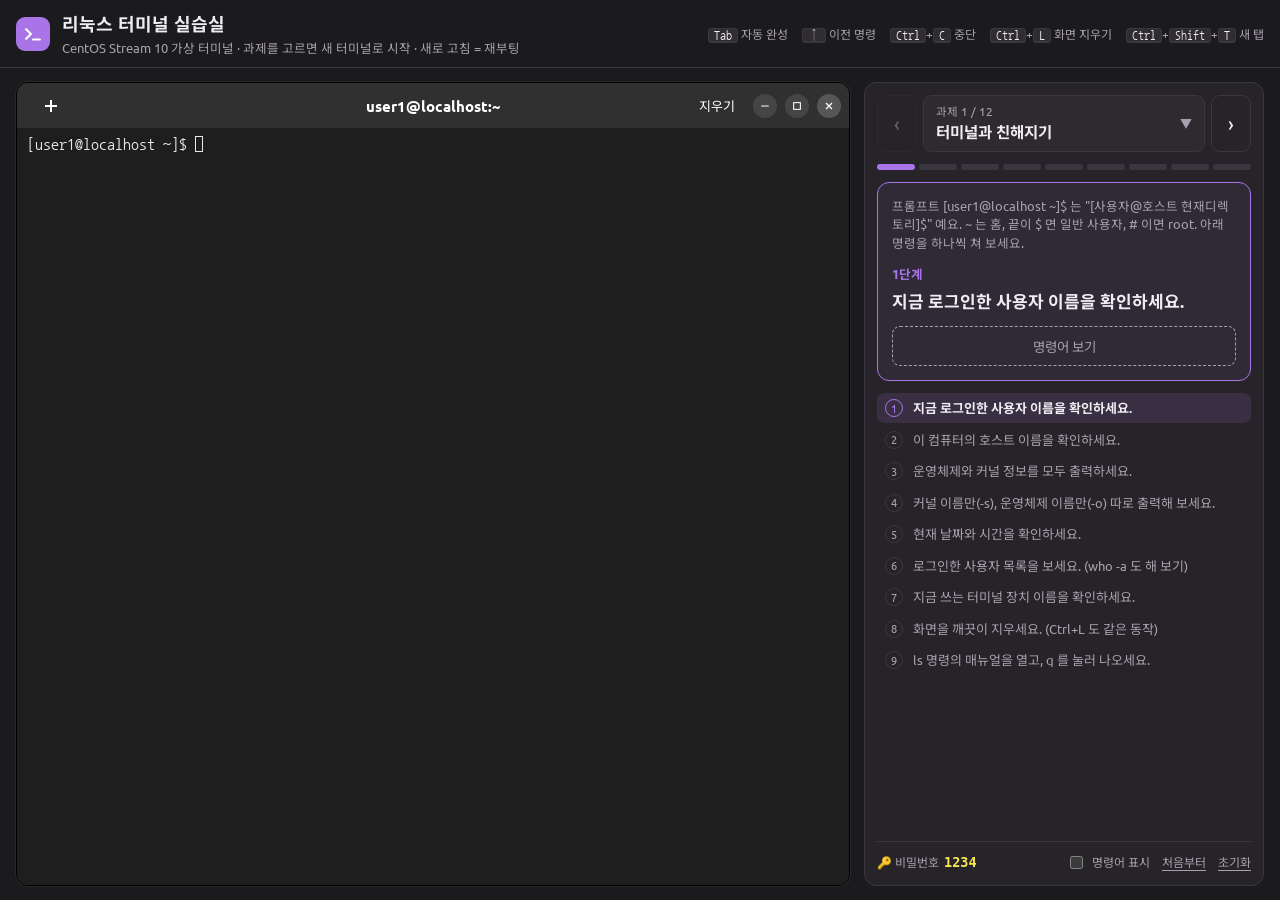
==== commit b41e9ff0: "방문 카운터(track.js)와 주요 활동 기록 추가" ====
--- a/index.html
+++ b/index.html
@@ -2,6 +2,7 @@
 <html lang="ko">
 <head>
 <meta charset="utf-8">
+<script src="https://learningmate-lab.github.io/track.js" data-site="linux-terminal-lab" defer></script>
 <meta name="viewport" content="width=device-width, initial-scale=1, viewport-fit=cover">
 <title>리눅스 터미널 실습실</title>
 <meta name="claude:viewport-fit-sides" content="cover">
@@ -3760,7 +3761,7 @@
           recent = { m: m.id, i: i, fresh: true };
           save();
           render();
-          if (complete(m)) { P.fin = P.fin || {}; P.fin[m.id] = true; save(); }
+          if (complete(m)) { if (!(P.fin && P.fin[m.id])) { window.LMTrack && window.LMTrack.event('mission'); } P.fin = P.fin || {}; P.fin[m.id] = true; save(); }
         }
       }
     }
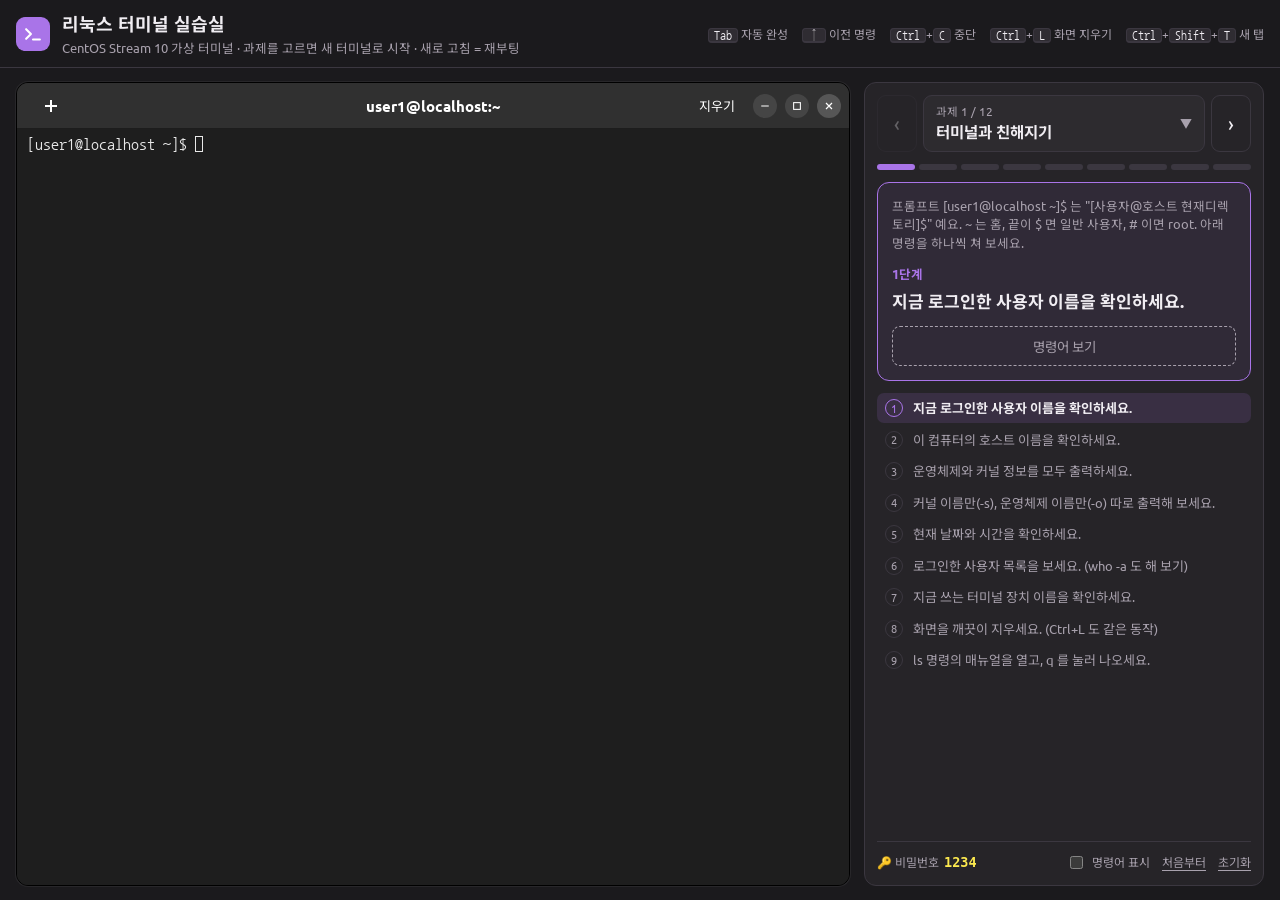
==== commit 24f0067b: "cat > 파일 입력 개선: 한글 입력 상태에서도 Ctrl 단축키 동작, 줄 끝에서 Ctrl+D로 저장, 입력 대기 안내 표시" ====
--- a/index.html
+++ b/index.html
@@ -116,6 +116,10 @@
   .keys { display: none; }
   :root { --term-size: 14px; }
 }
+
+/* cat > 파일 처럼 키보드 입력을 기다릴 때 안내 */
+.term-hint { position: absolute; right: 14px; bottom: 12px; z-index: 3; max-width: calc(100% - 28px); background: #2b2440; color: #ece8ff; border: 1px solid #8b6cf0; border-radius: 8px; padding: 7px 12px; font: 12.5px/1.45 "Noto Sans KR", system-ui, sans-serif; pointer-events: none; box-shadow: 0 4px 14px #0006; }
+.term-hint b { color: #fff; }
 </style>
 
 </head>
@@ -159,6 +163,7 @@
       <div id="term-screen"></div>
       <div id="term-input" class="ln input"></div>
     </div>
+      <div id="term-hint" class="term-hint" hidden>입력 대기 중이에요 · 내용을 치고 <b>Enter</b>로 다음 줄 · 다 쓰면 <b>Ctrl+D</b>로 저장 · 취소는 <b>Ctrl+C</b></div>
       <div id="term-fs" class="fs" hidden></div>
       <div id="term-closed" class="overlay" hidden>
         <p>[프로세스가 종료되었어요]</p>
@@ -696,6 +701,7 @@
   window.addEventListener('resize', () => { cwCache = null; if (active && active.fs) active.fs.render(els.fsLayer); });
 
   function readLineOn(tab, o) {
+    if (tab.pendingEOF) { tab.pendingEOF = false; return Promise.resolve(''); }
     return new Promise(res => { tab.read = { prompt: LAB.tr(o.prompt || ''), hidden: !!o.hidden, res, buf: '' }; tab.buf = ''; if (tab === active) { els.kbd.value = ''; renderInput(); } });
   }
   function setFullscreen(tab, h) {
@@ -720,6 +726,7 @@
     const before = esc(shown.slice(0, reading && tab.read.hidden ? 0 : pos));
     const atRaw = reading && tab.read.hidden ? ' ' : (shown[pos] || ' ');
     const after = esc(reading && tab.read.hidden ? '' : shown.slice(pos + 1));
+    if (els.hint) els.hint.hidden = !(tab === active && reading && tab.read.prompt === '' && !tab.read.hidden && !tab.fs);
     els.inputLine.innerHTML = `${p}<span class="in">${before}<span class="cur${els.focused ? '' : ' blur'}">${esc(atRaw)}</span>${after}</span>`;
     if (tab === active) scrollBottom();
   }
@@ -730,18 +737,20 @@
   };
 
   /* ---------------- 입력 처리 ---------------- */
+  // Ctrl+글자 단축키: 한글 입력 상태면 e.key 가 'ㅇ' 처럼 오므로 키 위치(e.code)로도 확인
+  const ctl = (e, ch) => e.ctrlKey && ((e.key || '').toLowerCase() === ch || e.code === 'Key' + ch.toUpperCase());
   function onKeyDown(e) {
     const tab = active;
     if (tab.closed) return;
     // Ctrl+Shift+T: 새 탭
-    if (e.ctrlKey && e.shiftKey && (e.key === 'T' || e.key === 't')) { e.preventDefault(); openTab(); return; }
+    if (ctl(e, 't') && e.shiftKey) { e.preventDefault(); openTab(); return; }
     if (tab.fs) {
       if (e.isComposing || e.key === 'Process') return;
       const handled = tab.fs.key(e);
       if (handled !== false) e.preventDefault();
       return;
     }
-    if (e.ctrlKey && !e.altKey && (e.key === 'c' || e.key === 'C') && !e.shiftKey) {
+    if (ctl(e, 'c') && !e.altKey && !e.shiftKey) {
       const sel = window.getSelection && String(window.getSelection());
       if (sel && sel.length && !tab.busy) return; // 복사 허용
       e.preventDefault();
@@ -749,19 +758,24 @@
       if (tab.busy) { tab.abort = true; if (tab.onAbort) tab.onAbort(); return; }
       printTo(tab, promptHTML(tab) + esc(els.kbd.value) + '^C\n', 'html'); els.kbd.value = ''; tab.lastExit = 130; renderInput(); return;
     }
-    if (e.ctrlKey && (e.key === 'l' || e.key === 'L')) { e.preventDefault(); if (!tab.busy) { LAB.term.clear(); renderInput(); } return; }
-    if (e.ctrlKey && (e.key === 'd' || e.key === 'D')) {
+    if (ctl(e, 'l')) { e.preventDefault(); if (!tab.busy) { LAB.term.clear(); renderInput(); } return; }
+    if (ctl(e, 'd')) {
       e.preventDefault();
-      if (tab.read) { if (els.kbd.value === '') { const r = tab.read; tab.read = null; r.res('\u0004'); renderInput(); } return; }
+      if (tab.read) {
+        const r = tab.read, v = els.kbd.value;
+        if (v === '') { tab.read = null; r.res('\u0004'); renderInput(); }
+        else if (r.prompt === '' && !r.hidden) { tab.read = null; els.kbd.value = ''; printTo(tab, v + '\n'); tab.pendingEOF = true; r.res(v); renderInput(); }
+        return;
+      }
       if (!tab.busy && els.kbd.value === '') { printTo(tab, promptHTML(tab) + '\n', 'html'); runLine(tab, 'exit', true); }
       return;
     }
-    if (e.ctrlKey && (e.key === 'z' || e.key === 'Z')) { e.preventDefault(); if (tab.read && tab.onStop) tab.onStop(); return; }
-    if (e.ctrlKey && (e.key === 'u' || e.key === 'U')) { e.preventDefault(); const p = els.kbd.selectionStart; els.kbd.value = els.kbd.value.slice(p); els.kbd.setSelectionRange(0, 0); renderInput(); return; }
-    if (e.ctrlKey && (e.key === 'k' || e.key === 'K')) { e.preventDefault(); els.kbd.value = els.kbd.value.slice(0, els.kbd.selectionStart); renderInput(); return; }
-    if (e.ctrlKey && (e.key === 'a' || e.key === 'A')) { e.preventDefault(); els.kbd.setSelectionRange(0, 0); renderInput(); return; }
-    if (e.ctrlKey && (e.key === 'e' || e.key === 'E')) { e.preventDefault(); const n = els.kbd.value.length; els.kbd.setSelectionRange(n, n); renderInput(); return; }
-    if (e.ctrlKey && (e.key === 'w' || e.key === 'W')) { e.preventDefault(); const p = els.kbd.selectionStart; const v = els.kbd.value; const m = v.slice(0, p).match(/\S+\s*$/); const s = m ? p - m[0].length : p; els.kbd.value = v.slice(0, s) + v.slice(p); els.kbd.setSelectionRange(s, s); renderInput(); return; }
+    if (ctl(e, 'z')) { e.preventDefault(); if (tab.read && tab.onStop) tab.onStop(); return; }
+    if (ctl(e, 'u')) { e.preventDefault(); const p = els.kbd.selectionStart; els.kbd.value = els.kbd.value.slice(p); els.kbd.setSelectionRange(0, 0); renderInput(); return; }
+    if (ctl(e, 'k')) { e.preventDefault(); els.kbd.value = els.kbd.value.slice(0, els.kbd.selectionStart); renderInput(); return; }
+    if (ctl(e, 'a')) { e.preventDefault(); els.kbd.setSelectionRange(0, 0); renderInput(); return; }
+    if (ctl(e, 'e')) { e.preventDefault(); const n = els.kbd.value.length; els.kbd.setSelectionRange(n, n); renderInput(); return; }
+    if (ctl(e, 'w')) { e.preventDefault(); const p = els.kbd.selectionStart; const v = els.kbd.value; const m = v.slice(0, p).match(/\S+\s*$/); const s = m ? p - m[0].length : p; els.kbd.value = v.slice(0, s) + v.slice(p); els.kbd.setSelectionRange(s, s); renderInput(); return; }
     if (e.key === 'Enter') {
       e.preventDefault(); if (e.isComposing) return;
       const v = els.kbd.value; els.kbd.value = '';
@@ -1256,7 +1270,7 @@
   LAB.boot = function () {
     els = {
       win: $('#termwin'), body: $('#term-body'), screen: $('#term-screen'), inputLine: $('#term-input'), kbd: $('#term-kbd'), title: $('#term-title'),
-      tabs: $('#term-tabs'), fsLayer: $('#term-fs'), closed: $('#term-closed'), boot: $('#term-boot'), toast: $('#term-toast'), focused: false,
+      tabs: $('#term-tabs'), fsLayer: $('#term-fs'), closed: $('#term-closed'), boot: $('#term-boot'), toast: $('#term-toast'), hint: $('#term-hint'), focused: false,
     };
     if (!load()) { freshState(); save(); }
     const t = makeTab(); switchTab(t); banner(t);
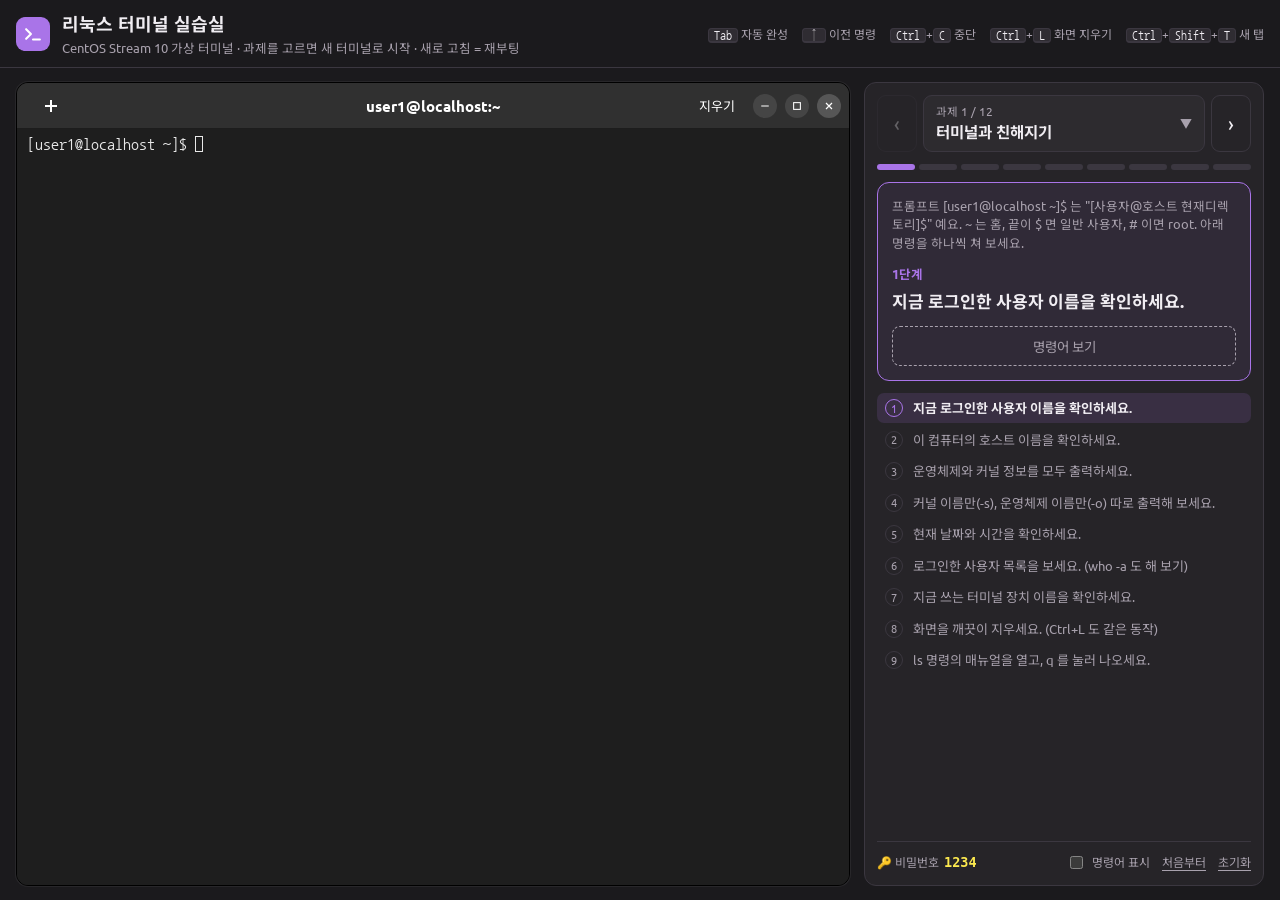
==== commit a57c1779: "과제 채점: cd ~ ; rm -r tmp 처럼 한 줄에 여러 명령을 쓴 경우도 인식" ====
--- a/index.html
+++ b/index.html
@@ -3770,6 +3770,10 @@
       if ((s.on || 'command') === kind) {
         var passed = false;
         try { passed = !!s.chk(e); } catch (x) { passed = false; }
+        // cd ~ ; rm -r tmp 처럼 한 줄에 여러 명령을 쓰면 첫 명령만 argv 에 들어오므로, 줄 안의 명령을 하나씩 따로 확인
+        if (!passed && kind === 'command' && e && e.cmds && e.cmds.length > 1) {
+          for (var k = 0; k < e.cmds.length && !passed; k++) { try { passed = !!s.chk(Object.assign({}, e, { argv: e.cmds[k] })); } catch (x) { } }
+        }
         if (passed) {
           doneSet(m).push(i);
           recent = { m: m.id, i: i, fresh: true };
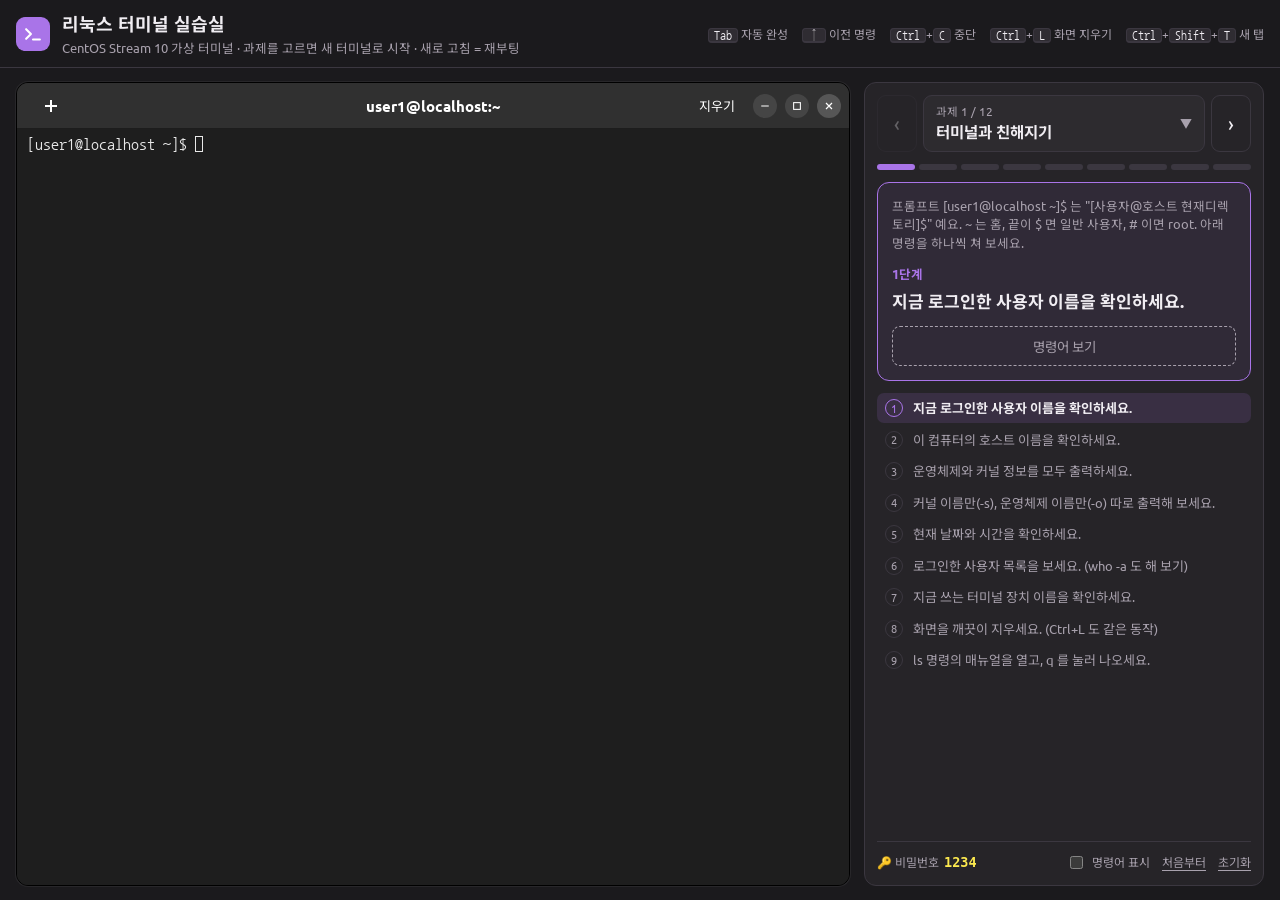
==== commit 1e6f0839: "과제 안내: 명령 두 개가 필요한 단계(경로 이동 ②③, stat 6~8단계)는 안내 칸에 두 명령을 함께 표시" ====
--- a/index.html
+++ b/index.html
@@ -3555,11 +3555,11 @@
         { t: '① 상대경로로 한 번에 temp 로 이동하세요.', hint: 'cd ../temp', chk: function (e) {
             var a = args(e)[0] || ''; return is(e, 'cd') && cwdIs(home() + '/choi/temp') && endsWithPath(prevCwd || '', 'choi/temp2') && a.charAt(0) !== '/' && a.charAt(0) !== '~'; },
           ex: '.. = 상위(choi). 현재 위치를 기준으로 가니까 상대경로예요.' },
-        { t: '② cd ../temp2 로 돌아간 뒤, 절대경로로 한 번에 temp 로 이동하세요.', hint: 'cd /home/user1/choi/temp', chk: function (e) {
-            var a = args(e)[0] || ''; return is(e, 'cd') && cwdIs(home() + '/choi/temp') && endsWithPath(prevCwd || '', 'choi/temp2') && a.charAt(0) === '/' && line(e).indexOf('~') < 0; },
+        { t: '② cd ../temp2 로 돌아간 뒤, 절대경로로 한 번에 temp 로 이동하세요.', hint: 'cd ../temp2 ; cd /home/user1/choi/temp', chk: function (e) {
+            var a = args(e)[0] || ''; return is(e, 'cd') && cwdIs(home() + '/choi/temp') && (endsWithPath(prevCwd || '', 'choi/temp2') || /cd\s+\S*temp2\s*;/.test(line(e))) && a.charAt(0) === '/' && line(e).indexOf('~') < 0; },
           ex: '/ 부터 모든 디렉토리 이름을 적어서 어디서 쳐도 같은 곳으로 가요.' },
-        { t: '③ 다시 temp2 로 돌아간 뒤, ~ 를 써서 한 번에 이동하세요.', hint: 'cd ~/choi/temp', chk: function (e) {
-            return is(e, 'cd') && cwdIs(home() + '/choi/temp') && endsWithPath(prevCwd || '', 'choi/temp2') && /(^|\s|;)cd\s+~/.test(line(e)); },
+        { t: '③ 다시 temp2 로 돌아간 뒤, ~ 를 써서 한 번에 이동하세요.', hint: 'cd ../temp2 ; cd ~/choi/temp', chk: function (e) {
+            return is(e, 'cd') && cwdIs(home() + '/choi/temp') && (endsWithPath(prevCwd || '', 'choi/temp2') || /cd\s+\S*temp2\s*;/.test(line(e))) && /(^|\s|;)cd\s+~/.test(line(e)); },
           ex: '~ = 홈. ~/choi/temp = /home/user1/choi/temp. 시험에선 절대경로·상대경로 두 가지 이상을 쓰면 돼요.' }
       ]
     },
@@ -3641,11 +3641,11 @@
           ex: 'touch = 없으면 빈 파일 생성, 있으면 시간만 갱신.' },
         { t: 'memo.txt 의 상세 정보를 보세요.', hint: 'stat memo.txt', chk: function (e) { return is(e, 'stat') && /Birth|생성/.test(out(e)); },
           ex: 'Access 마지막으로 읽은 시간 · Modify 내용 수정 · Change 정보(권한·소유자 등) 변경 · Birth 생성 시간.' },
-        { t: '파일을 읽은 뒤(cat) 다시 stat 하세요. Access 를 보세요.', hint: 'cat memo.txt', chk: function (e) { return is(e, 'stat') && /memo\.txt/.test(line(e)) && (P.data.m8cat === true); },
+        { t: '파일을 읽은 뒤(cat) 다시 stat 하세요. Access 를 보세요.', hint: 'cat memo.txt ; stat memo.txt', chk: function (e) { return is(e, 'stat') && /memo\.txt/.test(line(e)) && (P.data.m8cat === true); },
           ex: '읽기만 하면 Access 만 바뀌어요.', pre: function (e) { if (is(e, 'cat') && /memo\.txt/.test(line(e)) && line(e).indexOf('>') < 0) P.data.m8cat = true; } },
-        { t: '내용을 덧붙인 뒤 다시 stat 하세요.', hint: 'echo hi >> memo.txt', chk: function (e) { return is(e, 'stat') && /memo\.txt/.test(line(e)) && /hi/.test(content(home() + '/memo.txt')); },
+        { t: '내용을 덧붙인 뒤 다시 stat 하세요.', hint: 'echo hi >> memo.txt ; stat memo.txt', chk: function (e) { return is(e, 'stat') && /memo\.txt/.test(line(e)) && /hi/.test(content(home() + '/memo.txt')); },
           ex: '내용이 바뀌면 Modify 와 Change 가 함께 바뀌어요 (크기 같은 정보도 바뀌니까).' },
-        { t: '권한을 600 으로 바꾼 뒤 다시 stat 하세요.', hint: 'chmod 600 memo.txt', chk: function (e) { var n = node(home() + '/memo.txt'); return is(e, 'stat') && n && (n.mode & 511) === 384; },
+        { t: '권한을 600 으로 바꾼 뒤 다시 stat 하세요.', hint: 'chmod 600 memo.txt ; stat memo.txt', chk: function (e) { var n = node(home() + '/memo.txt'); return is(e, 'stat') && n && (n.mode & 511) === 384; },
           ex: '권한만 바꾸면 Change 만 바뀌어요. Birth 는 처음 만든 시각 그대로예요.' }
       ]
     },
